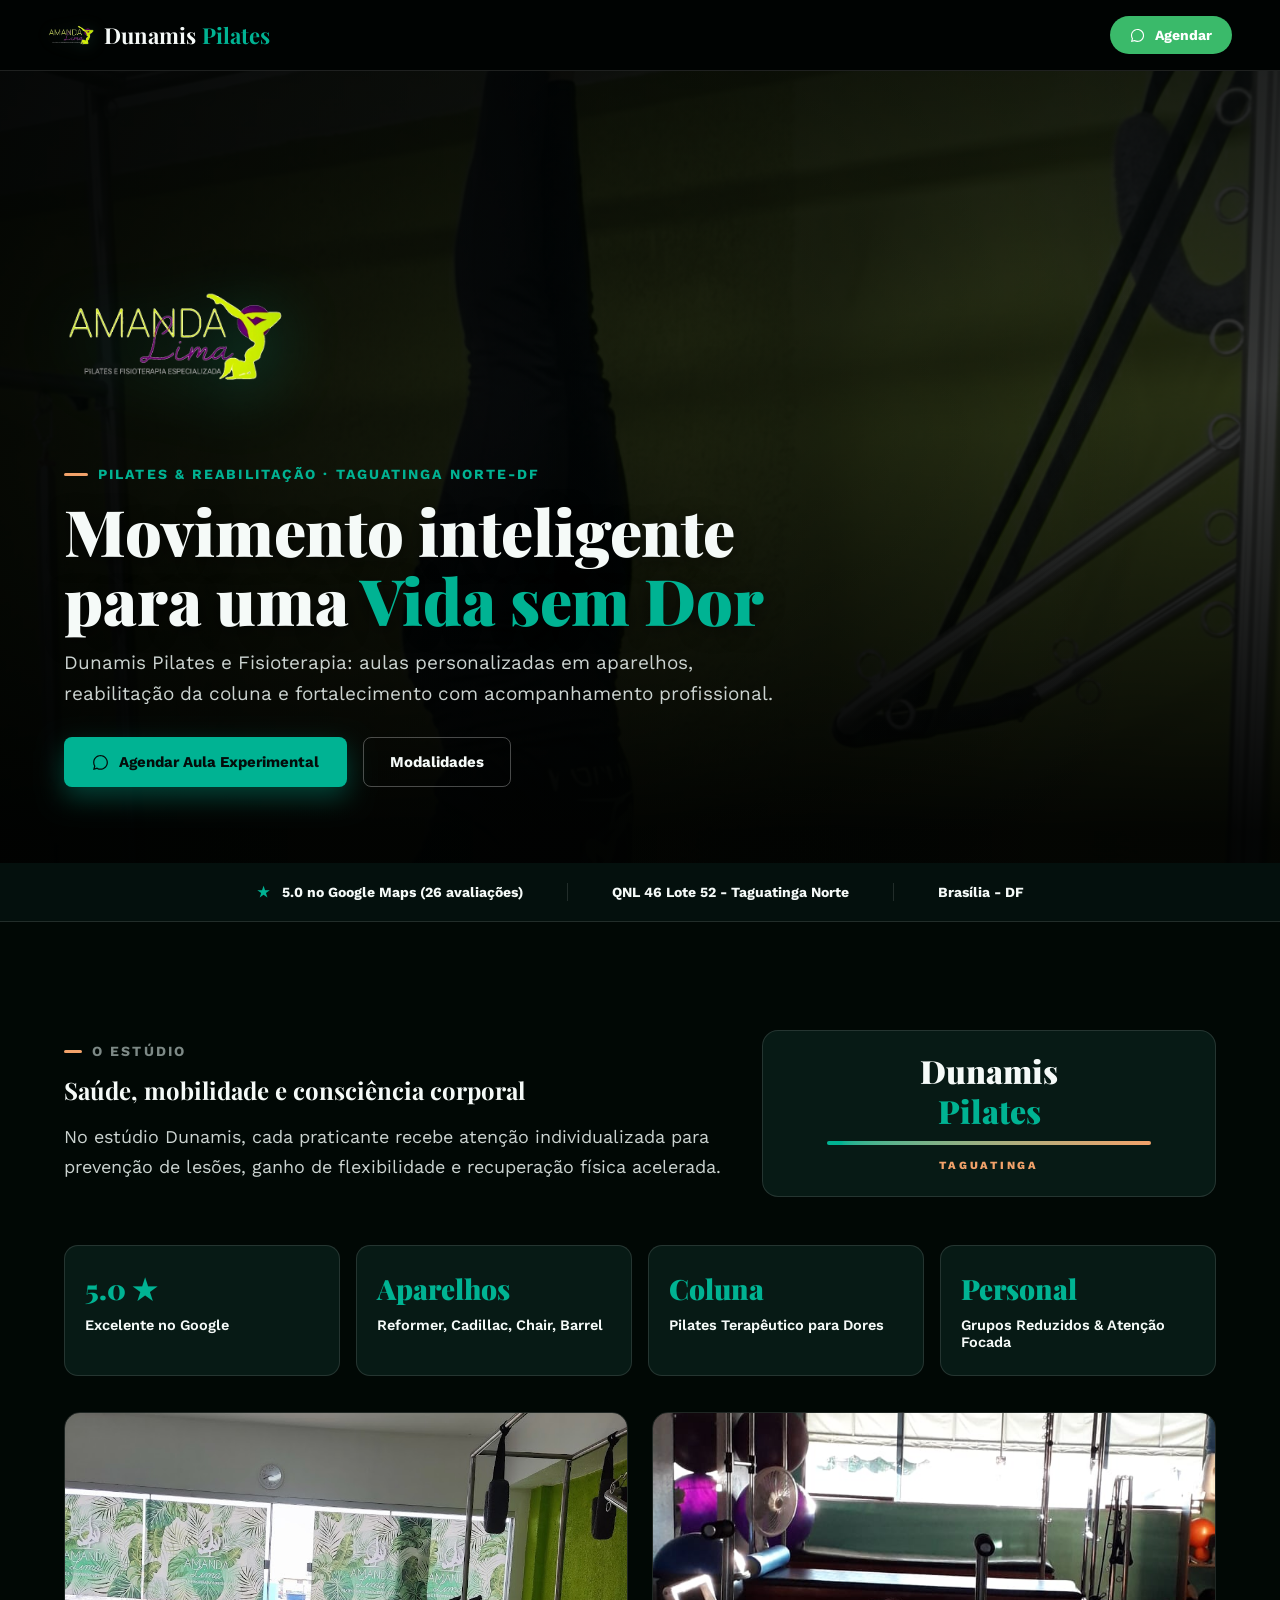
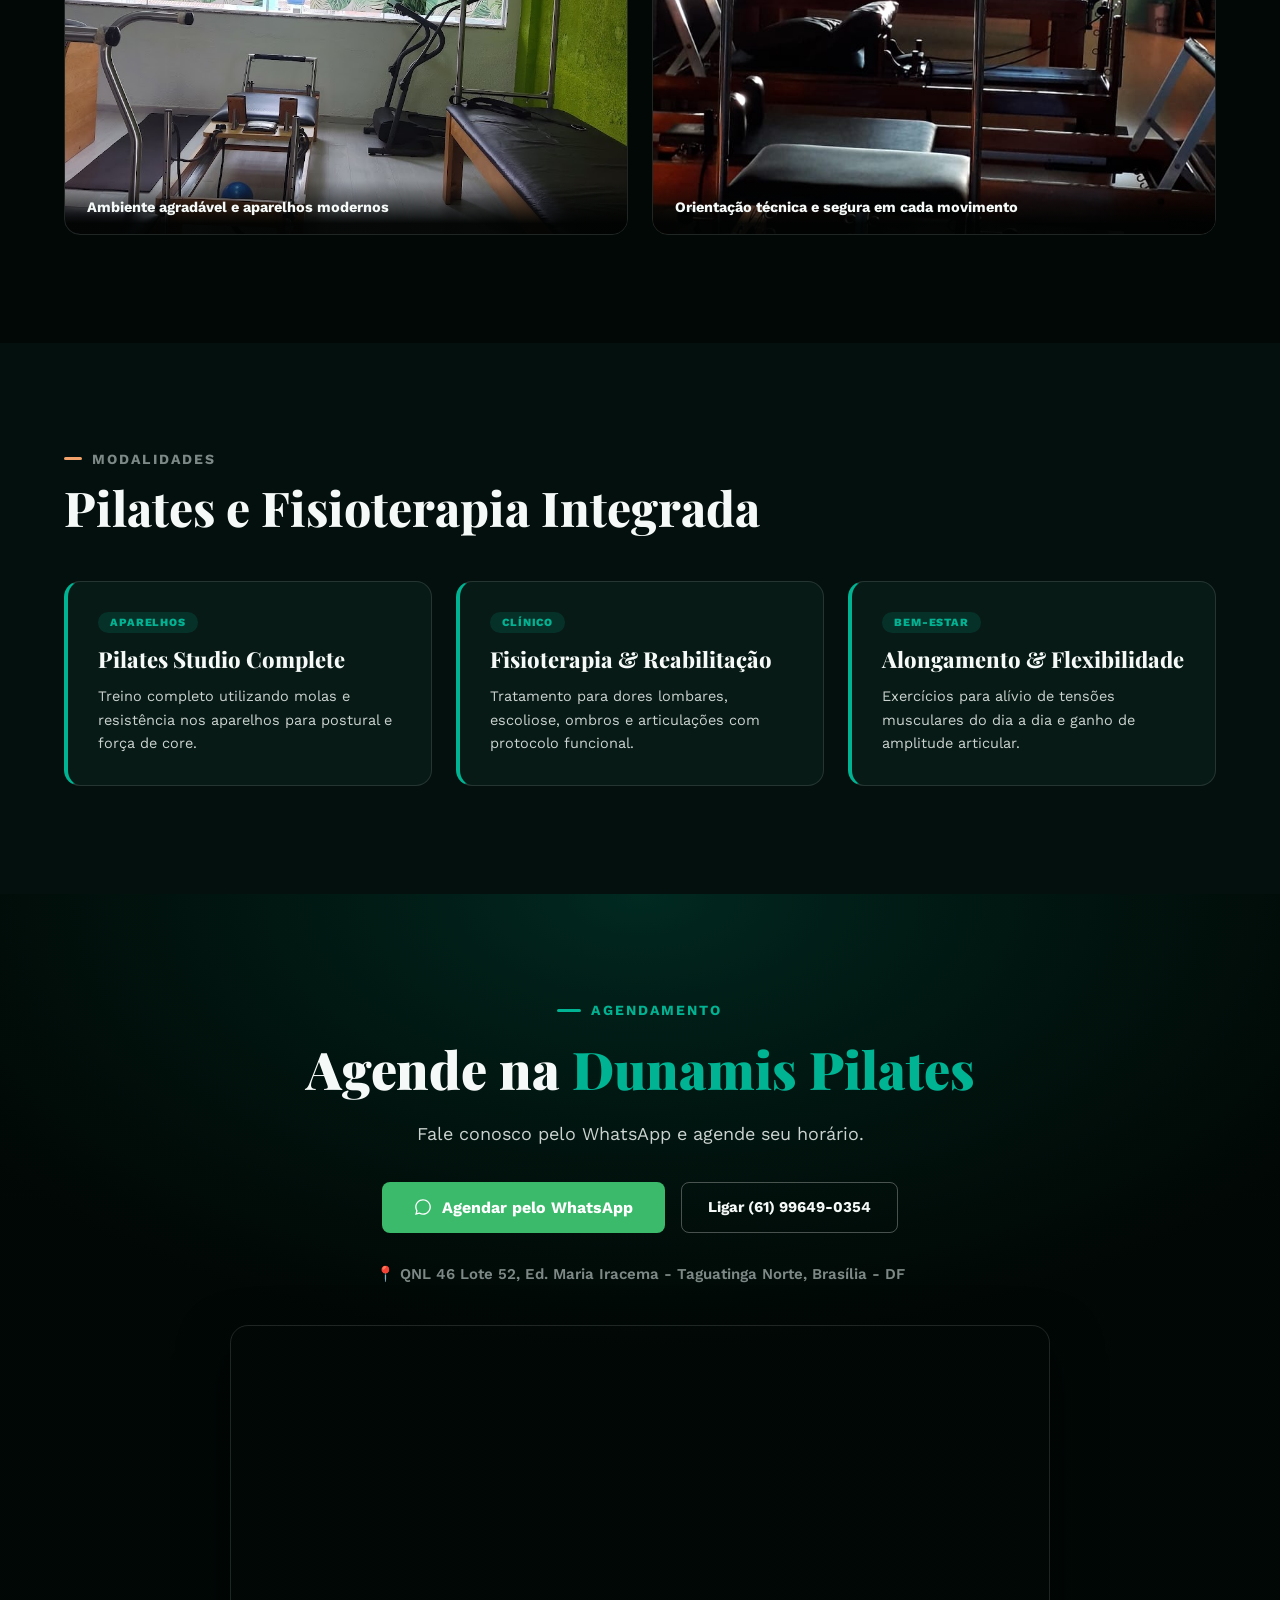
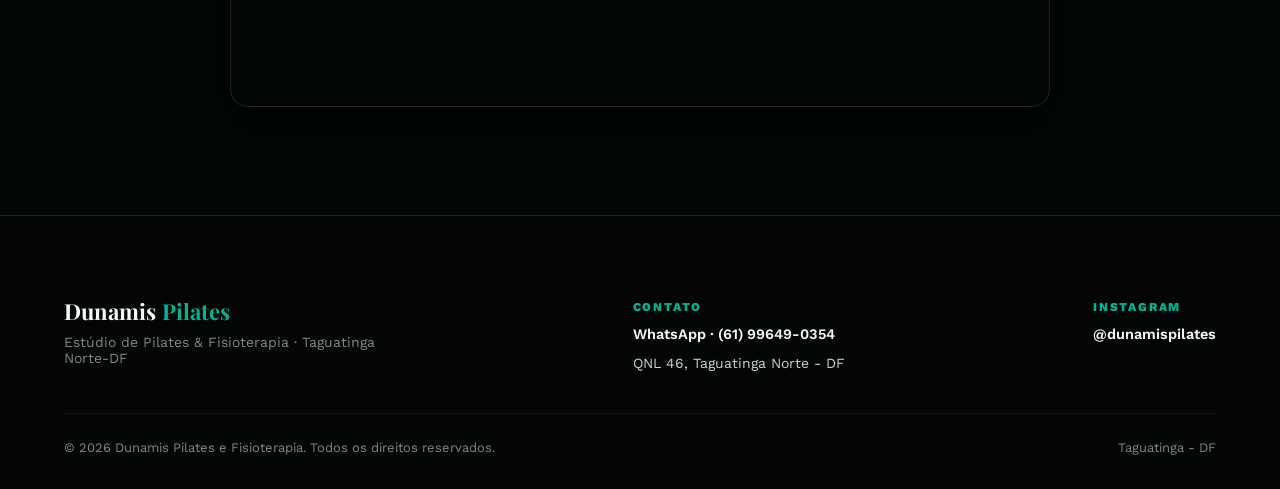
==== index.html @ 95e73da5 "Bespoke DEO benchmark build for Dunamis Pilates e Fisioterapia (Atlas VIP - Mobile-first)" ====
<!DOCTYPE html>
<html lang="pt-BR">
<head>
<meta charset="utf-8">
<meta name="viewport" content="width=device-width, initial-scale=1">
<title>Dunamis Pilates e Fisioterapia — Taguatinga Norte-DF</title>
<meta name="description" content="Dunamis Pilates e Fisioterapia no QNL 46 em Taguatinga Norte: Pilates em aparelhos, reabilitação física, coluna e postura. Nota 5.0 com 26 avaliações.">
<link rel="preconnect" href="https://fonts.googleapis.com">
<link rel="preconnect" href="https://fonts.gstatic.com" crossorigin>
<link href="https://fonts.googleapis.com/css2?family=Playfair+Display:wght@700;800;900&family=Work+Sans:wght@400;500;600;700&display=swap" rel="stylesheet">
<link rel="stylesheet" href="style.css">
</head>
<body>

<header class="site-header">
  <div class="logo-brand-wrap">
    <img src="assets/img/logo.png" alt="Dunamis Pilates Logo" class="logo-brand-img">
    <div class="logo-mark"><span class="logo-w">Dunamis</span><span class="logo-a">Pilates</span></div>
  </div>
  <a href="https://wa.me/5561996490354?text=Ol%C3%A1!%20Gostaria%20de%20agendar%20uma%20aula%20na%20Dunamis%20Pilates." class="btn btn-whatsapp" target="_blank" rel="noopener noreferrer">
    <svg width="15" height="15" viewBox="0 0 448 512" fill="none"><path d="M380.9 97.1C339 55.1 283.2 32 223.9 32c-122.4 0-222 99.6-222 222 0 39.1 10.2 77.3 29.6 111L0 480l117.7-30.9c32.4 17.7 68.9 27 106.1 27h.1c122.3 0 224.1-99.6 224.1-222 0-59.3-25.2-115-67.1-157zm-157 341.6c-33.2 0-65.7-8.9-94.1-25.7l-6.7-4-69.8 18.3L71 359.5l-4.4-7c-18.5-29.4-28.2-63.3-28.2-98.2 0-101.7 82.8-184.5 184.6-184.5 49.3 0 95.6 19.2 130.4 54.1 34.8 34.9 56.2 81.2 56.1 130.5 0 101.8-84.9 184.6-186.6 184.6z" fill="#fff"/></svg>
    Agendar
  </a>
</header>

<section class="hero">
  <img class="hero-bg" src="assets/img/photo_1.jpg" alt="Dunamis Pilates Taguatinga Norte">
  <div class="hero-scrim"></div>
  <div class="hero-content">
    <img class="hero-logo" src="assets/img/logo.png" alt="Dunamis Pilates Logo">
    <div class="hero-heading">
      <span class="eyebrow"><span class="eyebrow-bar"></span>Pilates & Reabilitação · Taguatinga Norte-DF</span>
      <h1>Movimento inteligente para uma <span class="text-accent">Vida sem Dor</span></h1>
      <p class="lede">Dunamis Pilates e Fisioterapia: aulas personalizadas em aparelhos, reabilitação da coluna e fortalecimento com acompanhamento profissional.</p>
    </div>
    <div class="hero-actions">
      <a href="https://wa.me/5561996490354?text=Ol%C3%A1!%20Quero%20agendar%20aula%20experimental%20na%20Dunamis." class="btn btn-primary" target="_blank" rel="noopener noreferrer">
        <svg width="17" height="17" viewBox="0 0 448 512" fill="none"><path d="M380.9 97.1C339 55.1 283.2 32 223.9 32c-122.4 0-222 99.6-222 222 0 39.1 10.2 77.3 29.6 111L0 480l117.7-30.9c32.4 17.7 68.9 27 106.1 27h.1c122.3 0 224.1-99.6 224.1-222 0-59.3-25.2-115-67.1-157zm-157 341.6c-33.2 0-65.7-8.9-94.1-25.7l-6.7-4-69.8 18.3L71 359.5l-4.4-7c-18.5-29.4-28.2-63.3-28.2-98.2 0-101.7 82.8-184.5 184.6-184.5 49.3 0 95.6 19.2 130.4 54.1 34.8 34.9 56.2 81.2 56.1 130.5 0 101.8-84.9 184.6-186.6 184.6z" fill="#040D0B"/></svg>
        Agendar Aula Experimental
      </a>
      <a href="#modalidades" class="btn btn-ghost">Modalidades</a>
    </div>
  </div>
</section>

<div class="trust-strip">
  <span class="trust-item"><span class="text-accent">★</span>&nbsp;5.0 no Google Maps (26 avaliações)</span>
  <span class="trust-sep"></span>
  <span class="trust-item">QNL 46 Lote 52 - Taguatinga Norte</span>
  <span class="trust-sep"></span>
  <span class="trust-item">Brasília - DF</span>
</div>

<section id="sobre" class="section">
  <div class="about-head">
    <div class="about-copy">
      <span class="eyebrow eyebrow-muted"><span class="eyebrow-bar eyebrow-bar-sm"></span>O Estúdio</span>
      <h2>Saúde, mobilidade e consciência corporal</h2>
      <p class="body-text">No estúdio Dunamis, cada praticante recebe atenção individualizada para prevenção de lesões, ganho de flexibilidade e recuperação física acelerada.</p>
    </div>
    <div class="about-wordmark">
      <span class="ww ww-white">Dunamis</span>
      <span class="ww ww-accent">Pilates</span>
      <div class="ww-underline"><span></span></div>
      <span class="ww-sub">Taguatinga</span>
    </div>
  </div>
  <div class="highlight-grid">
    <div class="highlight-cell"><span class="highlight-n">5.0 ★</span><span class="highlight-text">Excelente no Google</span></div>
    <div class="highlight-cell"><span class="highlight-n">Aparelhos</span><span class="highlight-text">Reformer, Cadillac, Chair, Barrel</span></div>
    <div class="highlight-cell"><span class="highlight-n">Coluna</span><span class="highlight-text">Pilates Terapêutico para Dores</span></div>
    <div class="highlight-cell"><span class="highlight-n">Personal</span><span class="highlight-text">Grupos Reduzidos & Atenção Focada</span></div>
  </div>
  <div class="photo-grid-2">
    <figure class="photo-card">
      <img src="assets/img/photo_2.jpg" alt="Estúdio Dunamis Pilates">
      <figcaption>Ambiente agradável e aparelhos modernos</figcaption>
    </figure>
    <figure class="photo-card">
      <img src="assets/img/photo_3.jpg" alt="Instrução de Pilates">
      <figcaption>Orientação técnica e segura em cada movimento</figcaption>
    </figure>
  </div>
</section>

<section id="modalidades" class="section section-elev">
  <div class="section-head">
    <span class="eyebrow eyebrow-muted"><span class="eyebrow-bar eyebrow-bar-sm"></span>Modalidades</span>
    <h2>Pilates e Fisioterapia Integrada</h2>
  </div>
  <div class="service-cards-grid">
    <article class="service-card">
      <span class="tag-badge tag-accent">Aparelhos</span>
      <h3>Pilates Studio Complete</h3>
      <p>Treino completo utilizando molas e resistência nos aparelhos para postural e força de core.</p>
    </article>
    <article class="service-card">
      <span class="tag-badge tag-accent">Clínico</span>
      <h3>Fisioterapia & Reabilitação</h3>
      <p>Tratamento para dores lombares, escoliose, ombros e articulações com protocolo funcional.</p>
    </article>
    <article class="service-card">
      <span class="tag-badge tag-accent">Bem-Estar</span>
      <h3>Alongamento & Flexibilidade</h3>
      <p>Exercícios para alívio de tensões musculares do dia a dia e ganho de amplitude articular.</p>
    </article>
  </div>
</section>

<section id="contato" class="section section-cta">
  <div class="cta-inner">
    <span class="eyebrow" style="color:var(--mint)"><span class="eyebrow-bar" style="background:var(--mint)"></span>Agendamento</span>
    <h2>Agende na <span class="text-accent">Dunamis Pilates</span></h2>
    <p class="body-text">Fale conosco pelo WhatsApp e agende seu horário.</p>
    <div style="display:flex;flex-wrap:wrap;gap:16px;justify-content:center;margin-top:10px">
      <a href="https://wa.me/5561996490354?text=Ol%C3%A1!%20Quero%20agendar%20aula%20experimental." class="btn btn-whatsapp" target="_blank" rel="noopener noreferrer" style="font-size:16px;padding:16px 32px;border-radius:8px">
        <svg width="18" height="18" viewBox="0 0 448 512" fill="none"><path d="M380.9 97.1C339 55.1 283.2 32 223.9 32c-122.4 0-222 99.6-222 222 0 39.1 10.2 77.3 29.6 111L0 480l117.7-30.9c32.4 17.7 68.9 27 106.1 27h.1c122.3 0 224.1-99.6 224.1-222 0-59.3-25.2-115-67.1-157zm-157 341.6c-33.2 0-65.7-8.9-94.1-25.7l-6.7-4-69.8 18.3L71 359.5l-4.4-7c-18.5-29.4-28.2-63.3-28.2-98.2 0-101.7 82.8-184.5 184.6-184.5 49.3 0 95.6 19.2 130.4 54.1 34.8 34.9 56.2 81.2 56.1 130.5 0 101.8-84.9 184.6-186.6 184.6z" fill="#fff"/></svg>
        Agendar pelo WhatsApp
      </a>
      <a href="tel:5561996490354" class="btn btn-ghost">Ligar (61) 99649-0354</a>
    </div>
    <p class="cta-address">📍 QNL 46 Lote 52, Ed. Maria Iracema - Taguatinga Norte, Brasília - DF</p>
    <div class="map-embed">
      <iframe src="https://www.google.com/maps/embed?pb=!1m18!1m12!1m3!1d30000!2d-48.07!3d-15.82!2m3!1f0!2f0!3f0!3m2!1i1024!2i768!4f13.1!3m3!1m2!1s0x0%3A0x0!2zMTXCsDQ5JzEyLjAiUyA0N8KwMDQnMTIuMCJX!5e0!3m2!1spt-BR!2sbr!4v1700000000000!5m2!1spt-BR!2sbr" title="Localização Dunamis Pilates" loading="lazy"></iframe>
    </div>
  </div>
</section>

<footer class="site-footer">
  <div class="footer-top">
    <div class="footer-brand">
      <div class="logo-mark"><span class="logo-w">Dunamis</span><span class="logo-a">Pilates</span></div>
      <span class="footer-tagline">Estúdio de Pilates & Fisioterapia · Taguatinga Norte-DF</span>
    </div>
    <div class="footer-col">
      <span class="footer-heading">Contato</span>
      <a href="https://wa.me/5561996490354" class="footer-link" target="_blank" rel="noopener noreferrer">WhatsApp · (61) 99649-0354</a>
      <span class="footer-static">QNL 46, Taguatinga Norte - DF</span>
    </div>
    <div class="footer-col">
      <span class="footer-heading">Instagram</span>
      <a href="https://www.instagram.com/dunamispilates" target="_blank" rel="noopener noreferrer" class="footer-link">@dunamispilates</a>
    </div>
  </div>
  <div class="footer-bottom">
    <span>© 2026 Dunamis Pilates e Fisioterapia. Todos os direitos reservados.</span>
    <span>Taguatinga - DF</span>
  </div>
</footer>

<script src="script.js"></script>
</body>
</html>
---- style.css ----
/* ==========================================================================
   DUNAMIS PILATES E FISIOTERAPIA — BESPOKE DESIGN SYSTEM
   DEO JIU-JITSU HQ BENCHMARK · MOBILE-FIRST
   Nordic Mint / Bronze Wellness Palette
   ========================================================================== */

@import url('https://fonts.googleapis.com/css2?family=Playfair+Display:wght@700;800;900&family=Work+Sans:wght@400;500;600;700&display=swap');

:root {
  --bg: oklch(0.12 0.018 175);
  --bg-elev: oklch(0.16 0.022 175);
  --bg-elev2: oklch(0.20 0.028 175);
  --mint: oklch(0.68 0.14 175);
  --mint-hover: oklch(0.74 0.14 175);
  --mint-tint: oklch(0.68 0.14 175 / 15%);
  --bronze: oklch(0.78 0.12 55);
  --white: oklch(0.98 0.005 175);
  --ink: oklch(0.86 0.01 175);
  --muted: oklch(0.62 0.015 175);
  --line: oklch(1 0 0 / 12%);
  --line-soft: oklch(1 0 0 / 6%);
  --wa-green: oklch(0.70 0.16 152);
  --wa-green-hover: oklch(0.76 0.16 152);
}

*{box-sizing:border-box}html{scroll-behavior:smooth}
body{margin:0;background:var(--bg);color:var(--ink);font-family:'Work Sans',sans-serif;-webkit-font-smoothing:antialiased;text-rendering:optimizeLegibility;overflow-x:hidden}
h1,h2,h3,h4{margin:0;font-family:'Playfair Display',serif;color:var(--white);line-height:1.1}
p{margin:0}a{color:inherit;text-decoration:none}a:hover{color:var(--mint)}img{max-width:100%;display:block}
::selection{background:var(--mint);color:#000}
.text-accent{color:var(--mint)}.text-bronze{color:var(--bronze)}

@keyframes underlineDraw{0%{transform:scaleX(0);opacity:.6}50%{transform:scaleX(1);opacity:1}100%{transform:scaleX(0);opacity:.6}}

.btn{display:inline-flex;align-items:center;justify-content:center;gap:10px;font-weight:700;font-size:15px;padding:16px 28px;border-radius:8px;white-space:nowrap;min-height:50px;border:none;cursor:pointer;transition:all .25s ease}
.btn-primary{background:var(--mint);color:#040D0B;box-shadow:0 10px 26px oklch(0.68 0.14 175 / 0.35)}
.btn-primary:hover{background:var(--mint-hover);color:#040D0B;transform:translateY(-2px);box-shadow:0 14px 30px oklch(0.68 0.14 175 / 0.5)}
.btn-whatsapp{background:var(--wa-green);color:#fff;padding:11px 20px;min-height:auto;font-size:14px;border-radius:24px}
.btn-whatsapp:hover{background:var(--wa-green-hover);color:#fff;transform:translateY(-2px)}
.btn-ghost{background:transparent;color:var(--white);border:1.5px solid oklch(1 0 0 / 28%);padding:15px 26px}
.btn-ghost:hover{border-color:var(--mint);background:oklch(1 0 0 / 6%);color:var(--white)}

.site-header{position:sticky;top:0;z-index:50;display:flex;align-items:center;justify-content:space-between;gap:12px;padding:12px clamp(14px,4vw,48px);background:oklch(0.09 0.018 175 / 0.92);backdrop-filter:blur(14px);-webkit-backdrop-filter:blur(14px);border-bottom:1px solid var(--line)}
.logo-brand-wrap{display:flex;align-items:center;gap:10px}
.logo-brand-img{height:clamp(36px,8vw,46px);width:auto;object-fit:contain;filter:drop-shadow(0 2px 8px rgba(60,160,140,0.3))}
.logo-mark{display:flex;align-items:baseline;gap:6px;font-family:'Playfair Display',serif;font-weight:700;font-size:clamp(16px,2.8vw,22px);line-height:1}
.logo-w{color:var(--white)}.logo-a{color:var(--mint)}

.hero{position:relative;min-height:88vh;display:flex;align-items:flex-end;overflow:hidden}
.hero-bg{position:absolute;inset:0;width:100%;height:100%;object-fit:cover;object-position:50% 25%;filter:saturate(.85) contrast(1.05) brightness(.42)}
.hero-scrim{position:absolute;inset:0;background:linear-gradient(90deg,oklch(0.07 0.018 175 / 0.82) 0%,oklch(0.07 0.018 175 / 0.3) 60%,transparent 90%),linear-gradient(180deg,oklch(0.08 0.018 175 / 0.7) 0%,oklch(0.08 0.018 175 / 0.5) 40%,oklch(0.06 0.018 175 / 0.96) 96%)}
.hero-content{position:relative;width:100%;padding:clamp(28px,6vw,64px) clamp(20px,5vw,64px) clamp(44px,7vw,76px);display:flex;flex-direction:column;gap:20px;max-width:920px}
.hero-logo{width:clamp(160px,28vw,220px);height:auto;filter:drop-shadow(0 12px 32px oklch(0.68 0.14 175 / 0.4))}
.hero-heading{display:flex;flex-direction:column;gap:14px}
.eyebrow{display:flex;align-items:center;font-weight:700;font-size:clamp(12px,1.8vw,14px);letter-spacing:.15em;text-transform:uppercase;color:var(--mint);font-family:'Work Sans',sans-serif}
.eyebrow-bar{display:inline-block;width:24px;height:3px;background:var(--bronze);margin-right:10px;border-radius:2px}.eyebrow-bar-sm{width:18px}
.eyebrow-muted{color:var(--muted)}
.hero-content h1{font-size:clamp(34px,6.5vw,64px);font-weight:900;line-height:1.08;text-shadow:0 4px 20px rgba(0,0,0,0.6)}
.lede{max-width:62ch;font-size:clamp(16px,2.2vw,19px);line-height:1.6;color:var(--ink)}
.hero-actions{display:flex;flex-wrap:wrap;gap:16px;margin-top:8px}

.trust-strip{display:flex;flex-wrap:wrap;align-items:center;justify-content:center;gap:clamp(16px,4vw,44px);padding:20px clamp(16px,4vw,48px);background:var(--bg-elev);border-bottom:1px solid var(--line)}
.trust-item{font-size:14px;font-weight:700;color:var(--white);display:flex;align-items:center;gap:8px}
.trust-sep{width:1px;height:18px;background:var(--line)}

.section{padding:clamp(64px,9vw,108px) clamp(20px,5vw,64px);background:var(--bg)}
.section-elev{background:var(--bg-elev)}
.section-head{max-width:740px;display:flex;flex-direction:column;gap:14px;margin-bottom:48px}
.section-head h2{font-size:clamp(30px,4.5vw,48px);font-weight:800}
.body-text{font-size:clamp(15.5px,2vw,18px);line-height:1.7;color:var(--ink)}

.about-head{display:flex;flex-wrap:wrap;align-items:center;justify-content:space-between;gap:38px;margin-bottom:48px}
.about-copy{max-width:660px;flex:2 1 420px;display:flex;flex-direction:column;gap:18px}
.about-wordmark{flex:1 1 240px;min-width:240px;display:flex;flex-direction:column;align-items:center;gap:8px;padding:24px;background:var(--bg-elev2);border-radius:16px;border:1px solid var(--line)}
.ww{font-family:'Playfair Display',serif;font-weight:900;font-size:clamp(22px,3.2vw,32px);line-height:1}
.ww-white{color:var(--white)}.ww-accent{color:var(--mint)}
.ww-underline{width:80%;height:3.5px;background:var(--line-soft);position:relative;overflow:hidden;margin:6px 0;border-radius:2px}
.ww-underline span{position:absolute;inset:0;background:linear-gradient(90deg,var(--mint),var(--bronze));animation:underlineDraw 3.5s ease-in-out infinite}
.ww-sub{font-weight:800;text-transform:uppercase;font-size:11px;letter-spacing:.25em;color:var(--bronze);font-family:'Work Sans',sans-serif}

.highlight-grid{display:grid;grid-template-columns:repeat(auto-fit,minmax(180px,1fr));gap:16px;margin-bottom:36px}
.highlight-cell{background:var(--bg-elev2);border:1px solid var(--line);border-radius:14px;padding:24px 20px;display:flex;flex-direction:column;gap:10px;transition:all .25s ease}
.highlight-cell:hover{transform:translateY(-4px);border-color:var(--mint)}
.highlight-n{font-family:'Playfair Display',serif;font-weight:900;font-size:28px;color:var(--mint)}
.highlight-text{font-size:14.5px;font-weight:600;color:var(--white)}

.photo-grid-2{display:grid;grid-template-columns:repeat(auto-fit,minmax(280px,1fr));gap:24px}
.photo-card{position:relative;border-radius:16px;overflow:hidden;border:1px solid var(--line);aspect-ratio:4/3;margin:0}
.photo-card img{width:100%;height:100%;object-fit:cover;transition:transform .5s ease}
.photo-card:hover img{transform:scale(1.06)}
.photo-card figcaption{position:absolute;inset:auto 0 0 0;padding:18px 22px;background:linear-gradient(0deg,oklch(0.08 0.018 175 / 0.96) 20%,transparent);font-size:14.5px;font-weight:700;color:var(--white)}

.service-cards-grid{display:grid;grid-template-columns:repeat(auto-fit,minmax(290px,1fr));gap:24px}
.service-card{background:var(--bg-elev2);border:1px solid var(--line);border-left:4px solid var(--mint);border-radius:16px;padding:30px;display:flex;flex-direction:column;gap:14px;transition:all .3s ease}
.service-card:hover{transform:translateY(-5px);border-color:var(--mint);border-left-color:var(--bronze);box-shadow:0 16px 36px oklch(0 0 0 / 0.4)}
.service-card h3{font-size:22px;font-weight:800}
.service-card p{font-size:14.5px;color:var(--ink);line-height:1.6}
.tag-badge{display:inline-flex;padding:4px 12px;border-radius:12px;font-size:11px;font-weight:800;text-transform:uppercase;letter-spacing:.08em;width:fit-content;font-family:'Work Sans',sans-serif}
.tag-accent{background:var(--mint-tint);color:var(--mint)}

.section-cta{background:radial-gradient(ellipse 85% 65% at 50% 0%,oklch(0.68 0.14 175 / 0.2),var(--bg) 75%)}
.cta-inner{display:flex;flex-direction:column;align-items:center;text-align:center;gap:22px;max-width:820px;margin:0 auto}
.cta-inner h2{font-size:clamp(30px,5vw,52px);font-weight:900}
.cta-address{font-size:15px;color:var(--muted);font-weight:600;margin-top:10px}
.map-embed{width:100%;border-radius:18px;overflow:hidden;border:1px solid var(--line);box-shadow:0 20px 50px rgba(0,0,0,0.5);margin-top:20px}
.map-embed iframe{width:100%;height:380px;border:0;display:block;filter:grayscale(.2) invert(.92) contrast(.95)}

.site-footer{padding:clamp(56px,8vw,84px) clamp(20px,5vw,64px) 34px;background:#040606;border-top:1px solid var(--line);display:flex;flex-direction:column;gap:42px}
.footer-top{display:flex;flex-wrap:wrap;justify-content:space-between;gap:38px}
.footer-brand{display:flex;flex-direction:column;gap:12px;max-width:320px}
.footer-tagline{font-size:14px;color:var(--muted)}
.footer-col{display:flex;flex-direction:column;gap:12px}
.footer-heading{font-weight:800;font-size:12px;letter-spacing:.15em;text-transform:uppercase;color:var(--mint);font-family:'Work Sans',sans-serif}
.footer-link{font-size:14.5px;color:var(--white);font-weight:600}.footer-link:hover{color:var(--mint)}
.footer-static{font-size:14px;color:var(--ink)}
.footer-bottom{display:flex;flex-wrap:wrap;justify-content:space-between;gap:16px;padding-top:26px;border-top:1px solid var(--line-soft);font-size:13px;color:var(--muted)}

@media(max-width:640px){
  .site-header{padding:10px 14px}
  .logo-mark{display:none}
  .btn-whatsapp{padding:8px 14px;font-size:13px;border-radius:20px}
  .hero-content{padding:24px 16px 40px}
  .hero-actions{flex-direction:column;width:100%;gap:10px}
  .btn-primary,.btn-ghost{width:100%;justify-content:center;box-sizing:border-box}
  .about-wordmark{width:100%}
}
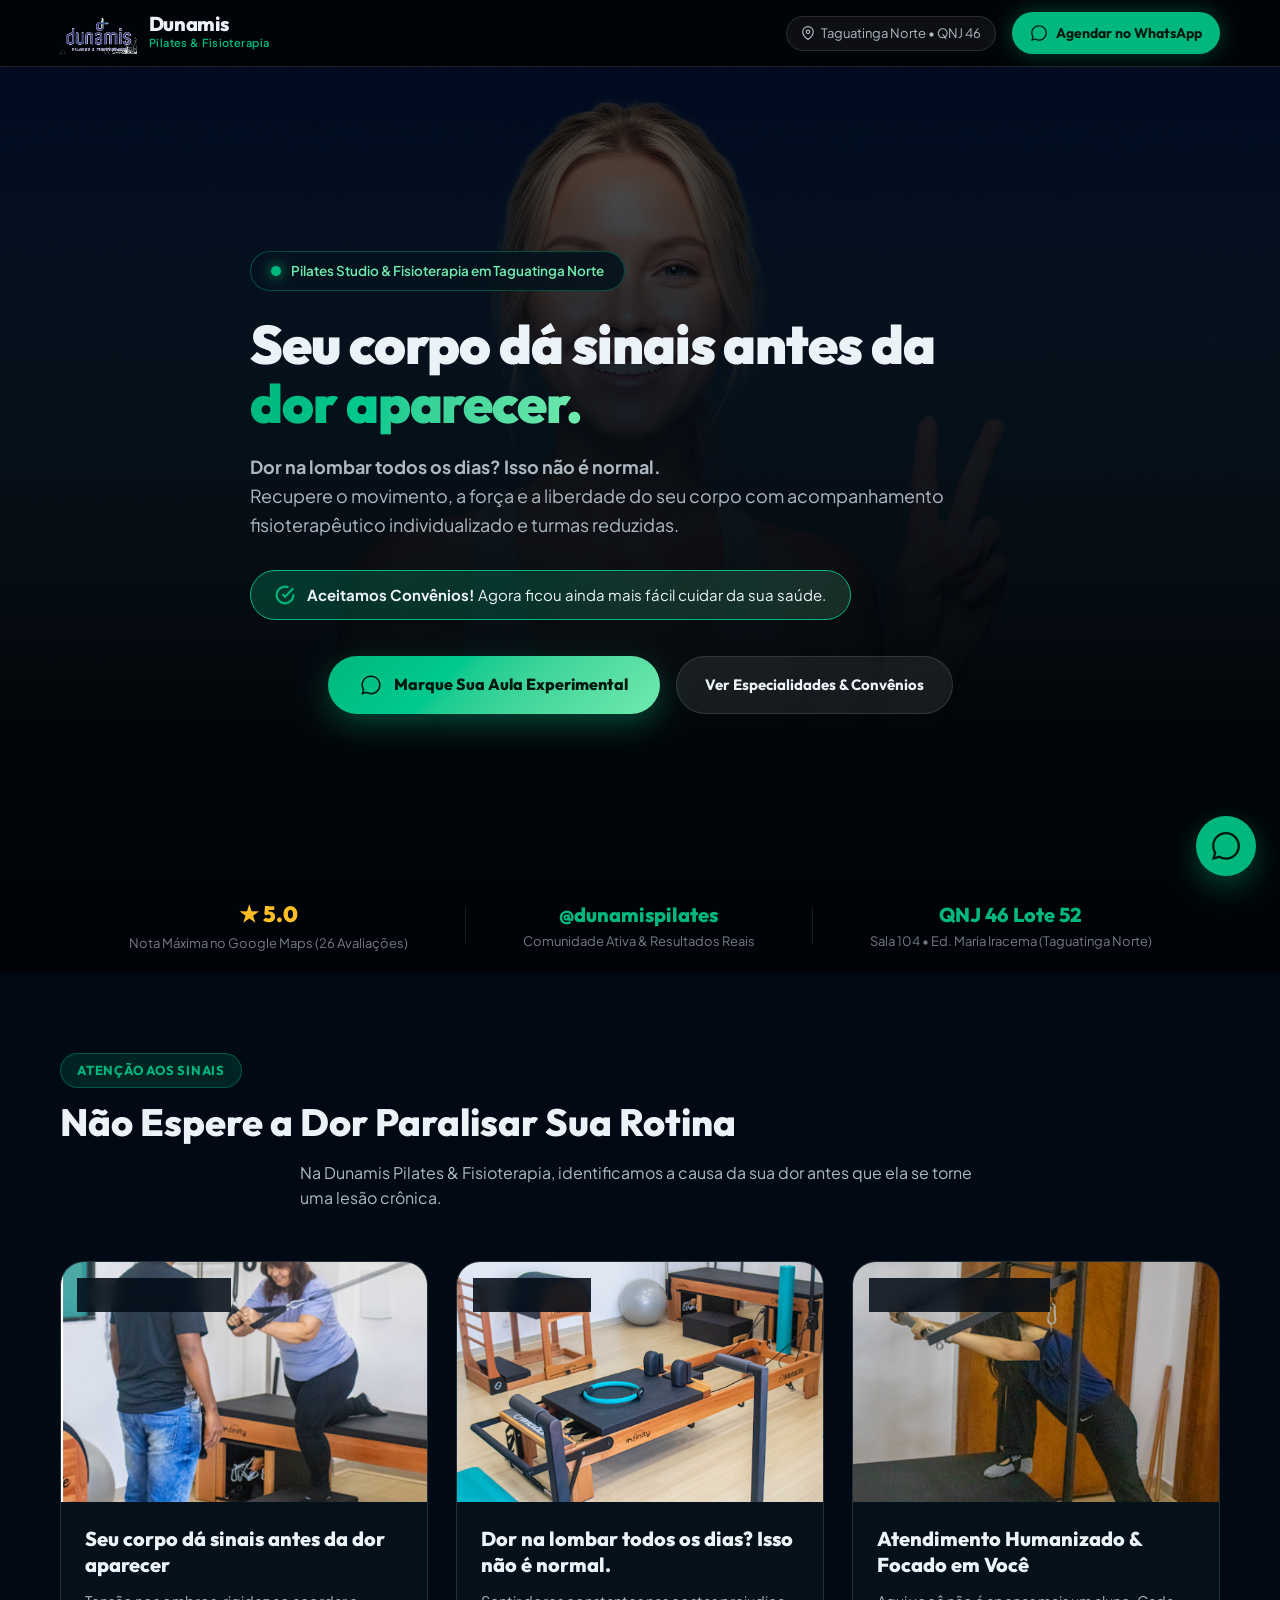
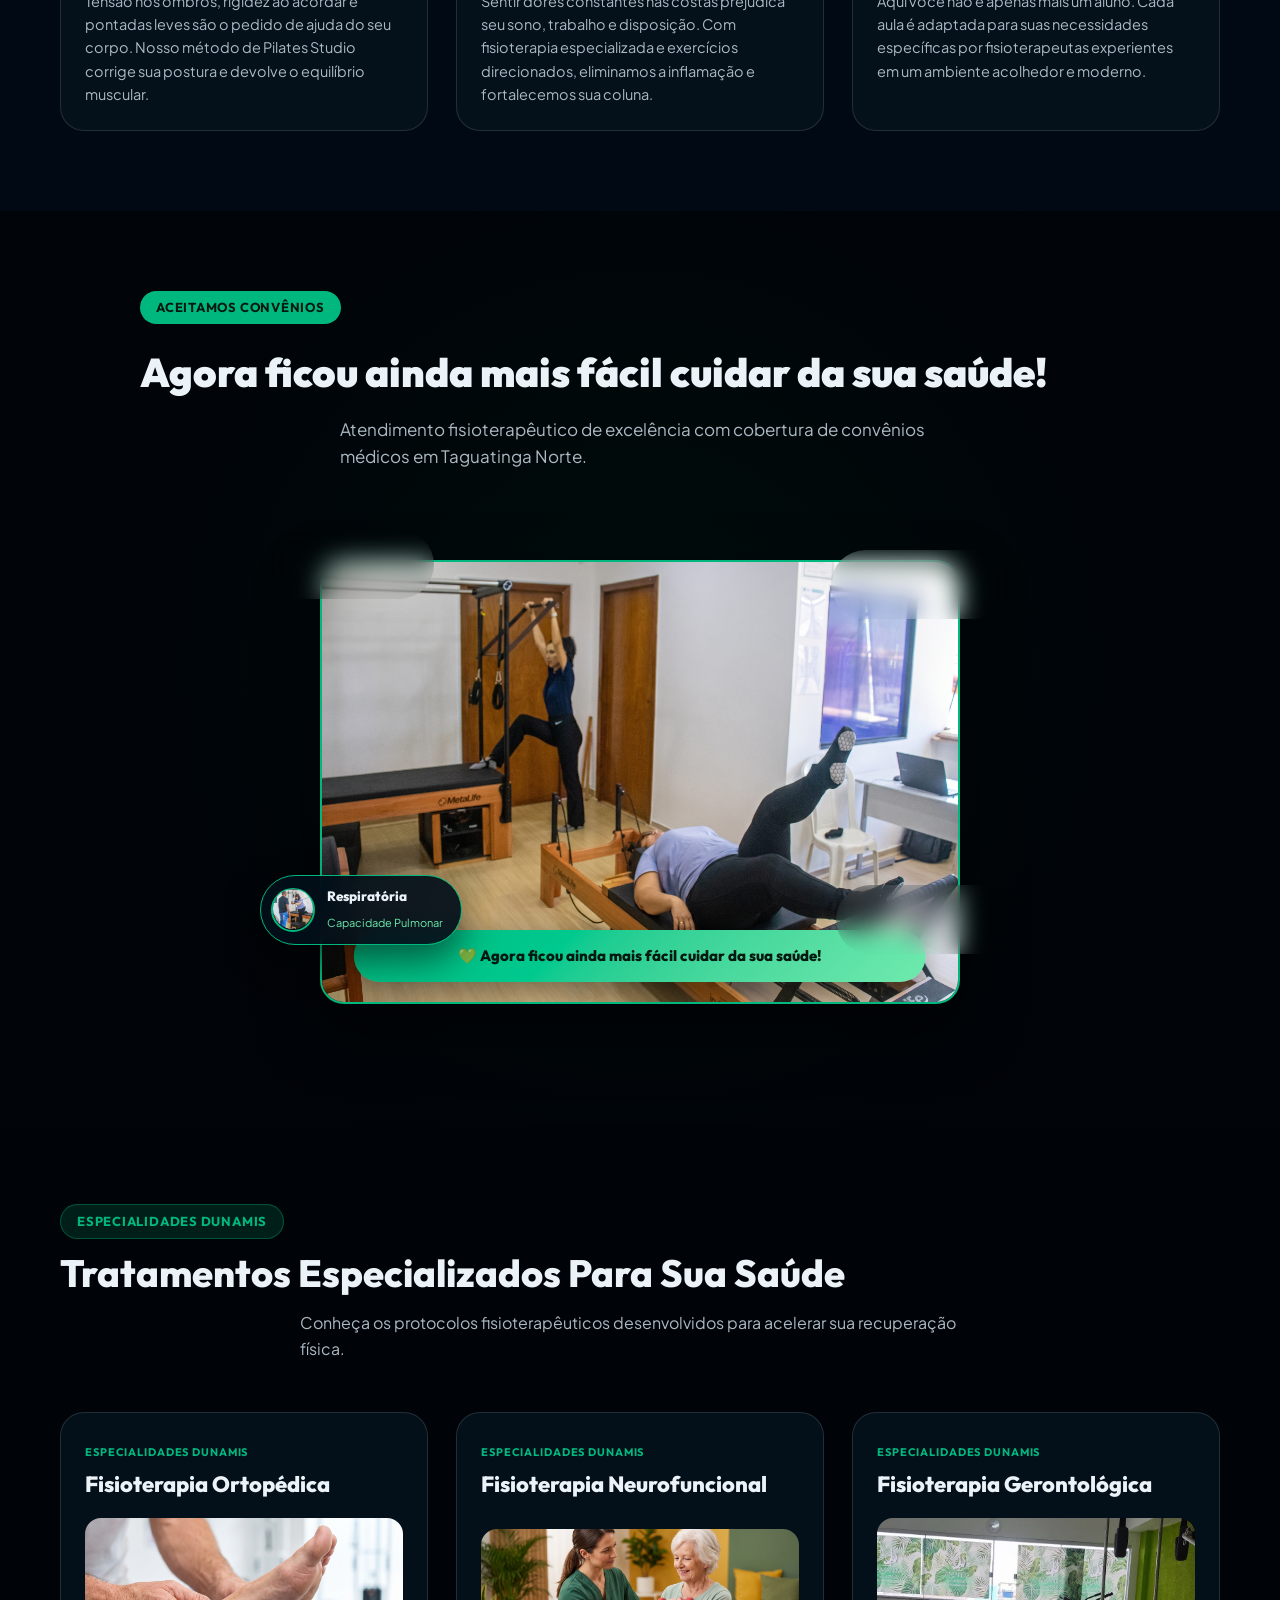
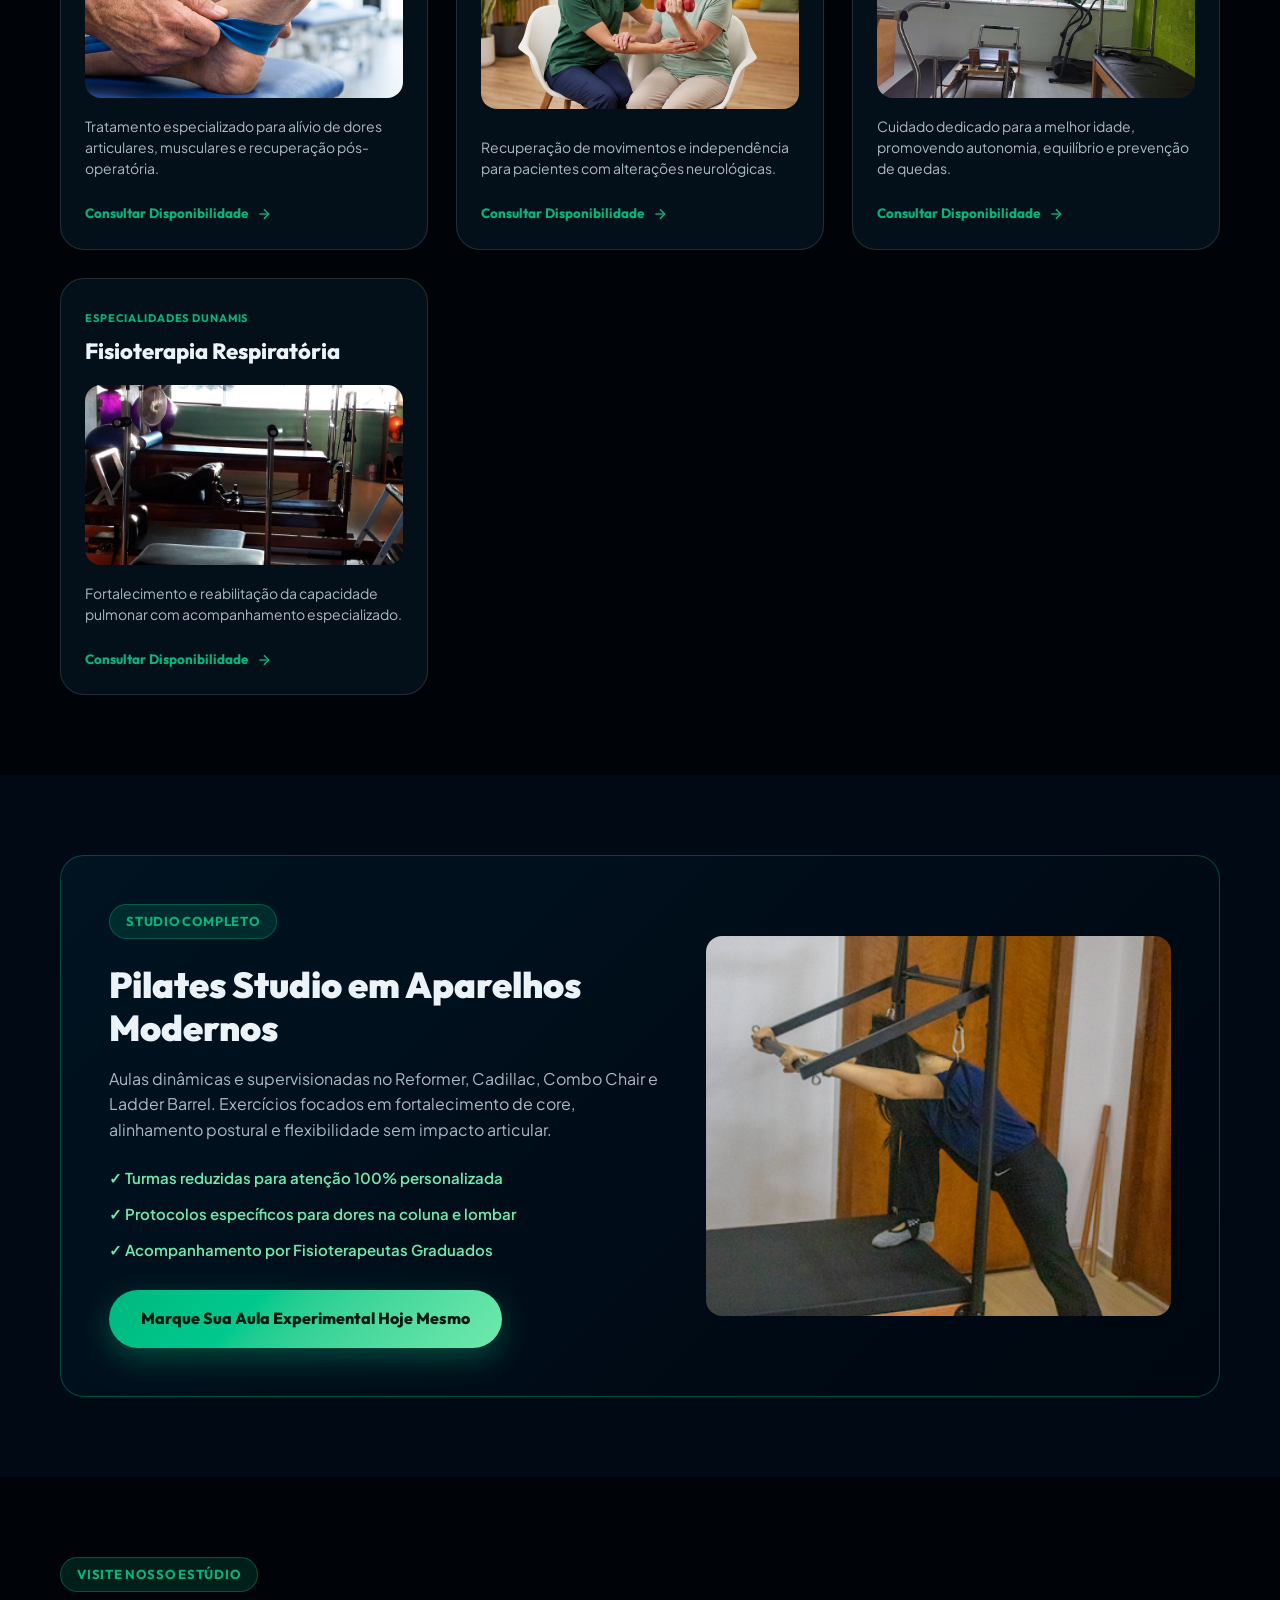
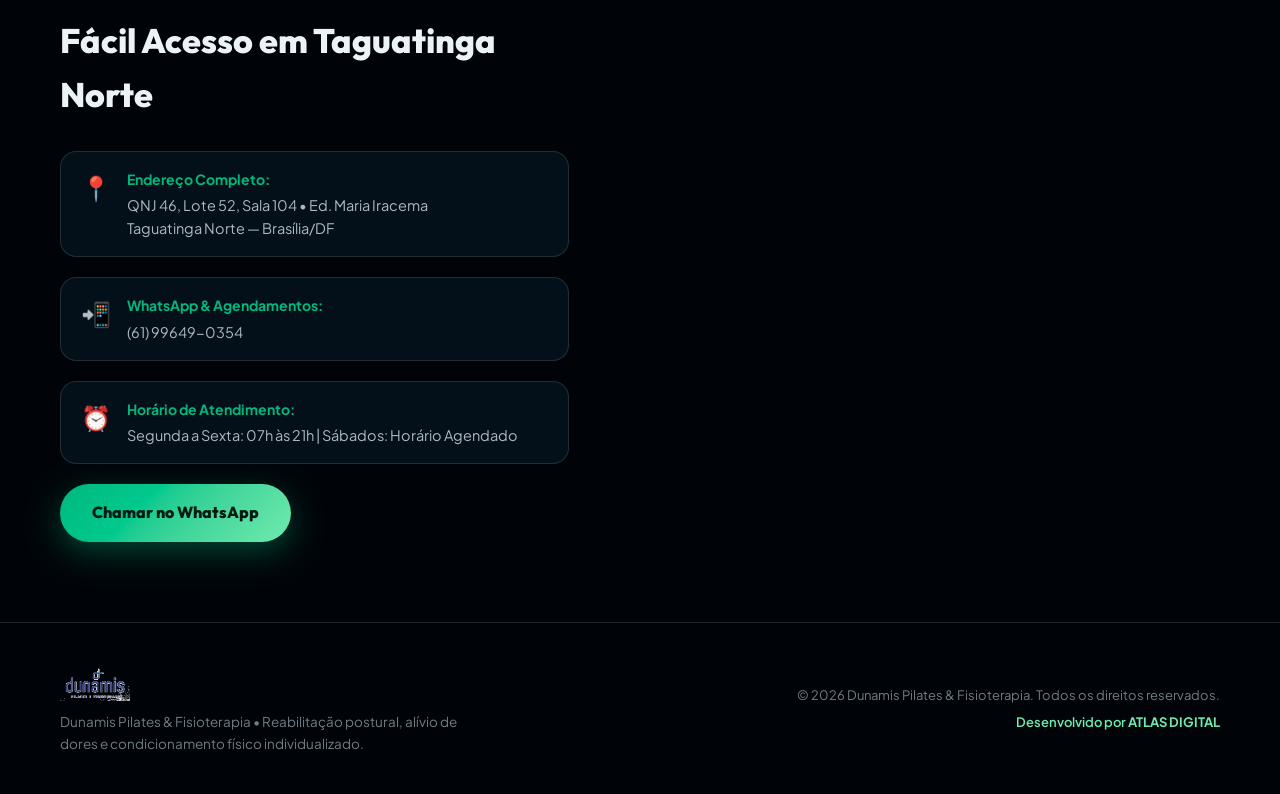
==== commit 43ec5b34: "Full bespoke UI/UX redesign for Dunamis Pilates with authentic brand assets & convenios section" ====
--- a/index.html
+++ b/index.html
@@ -3,150 +3,392 @@
 <head>
 <meta charset="utf-8">
 <meta name="viewport" content="width=device-width, initial-scale=1">
-<title>Dunamis Pilates e Fisioterapia — Taguatinga Norte-DF</title>
-<meta name="description" content="Dunamis Pilates e Fisioterapia no QNL 46 em Taguatinga Norte: Pilates em aparelhos, reabilitação física, coluna e postura. Nota 5.0 com 26 avaliações.">
+<title>Dunamis Pilates & Fisioterapia — Taguatinga Norte-DF</title>
+<meta name="description" content="Dunamis Pilates & Fisioterapia em Taguatinga Norte (QNJ 46 Ed. Maria Iracema): Pilates Studio em aparelhos, fisioterapia ortopédica, neurofuncional e gerontológica. Aceitamos Convênios. Nota 5.0 no Google.">
+
+<!-- Google Fonts -->
 <link rel="preconnect" href="https://fonts.googleapis.com">
 <link rel="preconnect" href="https://fonts.gstatic.com" crossorigin>
-<link href="https://fonts.googleapis.com/css2?family=Playfair+Display:wght@700;800;900&family=Work+Sans:wght@400;500;600;700&display=swap" rel="stylesheet">
+<link href="https://fonts.googleapis.com/css2?family=Outfit:wght@500;600;700;800;900&family=Plus+Jakarta+Sans:ital,wght@0,400;0,500;0,600;0,700;1,400&display=swap" rel="stylesheet">
+
 <link rel="stylesheet" href="style.css">
 </head>
 <body>
 
+<!-- STICKY HEADER -->
 <header class="site-header">
-  <div class="logo-brand-wrap">
-    <img src="assets/img/logo.png" alt="Dunamis Pilates Logo" class="logo-brand-img">
-    <div class="logo-mark"><span class="logo-w">Dunamis</span><span class="logo-a">Pilates</span></div>
-  </div>
-  <a href="https://wa.me/5561996490354?text=Ol%C3%A1!%20Gostaria%20de%20agendar%20uma%20aula%20na%20Dunamis%20Pilates." class="btn btn-whatsapp" target="_blank" rel="noopener noreferrer">
-    <svg width="15" height="15" viewBox="0 0 448 512" fill="none"><path d="M380.9 97.1C339 55.1 283.2 32 223.9 32c-122.4 0-222 99.6-222 222 0 39.1 10.2 77.3 29.6 111L0 480l117.7-30.9c32.4 17.7 68.9 27 106.1 27h.1c122.3 0 224.1-99.6 224.1-222 0-59.3-25.2-115-67.1-157zm-157 341.6c-33.2 0-65.7-8.9-94.1-25.7l-6.7-4-69.8 18.3L71 359.5l-4.4-7c-18.5-29.4-28.2-63.3-28.2-98.2 0-101.7 82.8-184.5 184.6-184.5 49.3 0 95.6 19.2 130.4 54.1 34.8 34.9 56.2 81.2 56.1 130.5 0 101.8-84.9 184.6-186.6 184.6z" fill="#fff"/></svg>
-    Agendar
-  </a>
+  <div class="header-container">
+    <div class="logo-brand-wrap">
+      <img src="assets/img/logo.png" alt="Dunamis Pilates & Fisioterapia Logo" class="logo-brand-img">
+      <div class="logo-text">
+        <span class="logo-main">Dunamis</span>
+        <span class="logo-sub">Pilates & Fisioterapia</span>
+      </div>
+    </div>
+    
+    <div class="header-right">
+      <span class="header-location">
+        <svg width="14" height="14" viewBox="0 0 24 24" fill="none" stroke="currentColor" stroke-width="2"><path d="M21 10c0 7-9 13-9 13s-9-6-9-13a9 9 0 0 1 18 0z"></path><circle cx="12" cy="10" r="3"></circle></svg>
+        Taguatinga Norte • QNJ 46
+      </span>
+      <a href="https://wa.me/5561996490354?text=Ol%C3%A1!%20Vim%20pelo%20site%20da%20Dunamis%20e%20gostaria%20de%20agendar%20uma%20aula%20experimental." class="btn btn-whatsapp-header" target="_blank" rel="noopener noreferrer">
+        <svg width="18" height="18" viewBox="0 0 448 512" fill="currentColor"><path d="M380.9 97.1C339 55.1 283.2 32 223.9 32c-122.4 0-222 99.6-222 222 0 39.1 10.2 77.3 29.6 111L0 480l117.7-30.9c32.4 17.7 68.9 27 106.1 27h.1c122.3 0 224.1-99.6 224.1-222 0-59.3-25.2-115-67.1-157zm-157 341.6c-33.2 0-65.7-8.9-94.1-25.7l-6.7-4-69.8 18.3L71 359.5l-4.4-7c-18.5-29.4-28.2-63.3-28.2-98.2 0-101.7 82.8-184.5 184.6-184.5 49.3 0 95.6 19.2 130.4 54.1 34.8 34.9 56.2 81.2 56.1 130.5 0 101.8-84.9 184.6-186.6 184.6z"/></svg>
+        <span>Agendar no WhatsApp</span>
+      </a>
+    </div>
+  </div>
 </header>
 
-<section class="hero">
-  <img class="hero-bg" src="assets/img/photo_1.jpg" alt="Dunamis Pilates Taguatinga Norte">
-  <div class="hero-scrim"></div>
-  <div class="hero-content">
-    <img class="hero-logo" src="assets/img/logo.png" alt="Dunamis Pilates Logo">
-    <div class="hero-heading">
-      <span class="eyebrow"><span class="eyebrow-bar"></span>Pilates & Reabilitação · Taguatinga Norte-DF</span>
-      <h1>Movimento inteligente para uma <span class="text-accent">Vida sem Dor</span></h1>
-      <p class="lede">Dunamis Pilates e Fisioterapia: aulas personalizadas em aparelhos, reabilitação da coluna e fortalecimento com acompanhamento profissional.</p>
-    </div>
-    <div class="hero-actions">
-      <a href="https://wa.me/5561996490354?text=Ol%C3%A1!%20Quero%20agendar%20aula%20experimental%20na%20Dunamis." class="btn btn-primary" target="_blank" rel="noopener noreferrer">
-        <svg width="17" height="17" viewBox="0 0 448 512" fill="none"><path d="M380.9 97.1C339 55.1 283.2 32 223.9 32c-122.4 0-222 99.6-222 222 0 39.1 10.2 77.3 29.6 111L0 480l117.7-30.9c32.4 17.7 68.9 27 106.1 27h.1c122.3 0 224.1-99.6 224.1-222 0-59.3-25.2-115-67.1-157zm-157 341.6c-33.2 0-65.7-8.9-94.1-25.7l-6.7-4-69.8 18.3L71 359.5l-4.4-7c-18.5-29.4-28.2-63.3-28.2-98.2 0-101.7 82.8-184.5 184.6-184.5 49.3 0 95.6 19.2 130.4 54.1 34.8 34.9 56.2 81.2 56.1 130.5 0 101.8-84.9 184.6-186.6 184.6z" fill="#040D0B"/></svg>
-        Agendar Aula Experimental
+<!-- HERO SECTION -->
+<section class="hero-section">
+  <div class="hero-bg-media">
+    <img src="assets/img/hero_woman.jpg" alt="Dunamis Pilates Taguatinga" class="hero-bg-img">
+    <div class="hero-scrim-overlay"></div>
+  </div>
+  
+  <div class="hero-container">
+    <div class="hero-badge">
+      <span class="badge-pulse"></span>
+      <span>Pilates Studio & Fisioterapia em Taguatinga Norte</span>
+    </div>
+    
+    <h1 class="hero-title">
+      Seu corpo dá sinais antes da <span class="highlight-teal">dor aparecer.</span>
+    </h1>
+    
+    <p class="hero-subtitle">
+      <strong>Dor na lombar todos os dias? Isso não é normal.</strong><br>
+      Recupere o movimento, a força e a liberdade do seu corpo com acompanhamento fisioterapêutico individualizado e turmas reduzidas.
+    </p>
+
+    <!-- CONVENIOS PILL HIGHLIGHT -->
+    <div class="convenios-pill-hero">
+      <div class="pill-icon">
+        <svg width="20" height="20" viewBox="0 0 24 24" fill="none" stroke="currentColor" stroke-width="2.5"><path d="M22 11.08V12a10 10 0 1 1-5.93-9.14"></path><polyline points="22 4 12 14.01 9 11.01"></polyline></svg>
+      </div>
+      <span><strong>Aceitamos Convênios!</strong> Agora ficou ainda mais fácil cuidar da sua saúde.</span>
+    </div>
+    
+    <div class="hero-cta-group">
+      <a href="https://wa.me/5561996490354?text=Ol%C3%A1!%20Quero%20agendar%20minha%20aula%20experimental%20na%20Dunamis." class="btn btn-primary-lg" target="_blank" rel="noopener noreferrer">
+        <svg width="22" height="22" viewBox="0 0 448 512" fill="currentColor"><path d="M380.9 97.1C339 55.1 283.2 32 223.9 32c-122.4 0-222 99.6-222 222 0 39.1 10.2 77.3 29.6 111L0 480l117.7-30.9c32.4 17.7 68.9 27 106.1 27h.1c122.3 0 224.1-99.6 224.1-222 0-59.3-25.2-115-67.1-157zm-157 341.6c-33.2 0-65.7-8.9-94.1-25.7l-6.7-4-69.8 18.3L71 359.5l-4.4-7c-18.5-29.4-28.2-63.3-28.2-98.2 0-101.7 82.8-184.5 184.6-184.5 49.3 0 95.6 19.2 130.4 54.1 34.9 34.9 56.2 81.2 56.1 130.5 0 101.8-84.9 184.6-186.6 184.6z"/></svg>
+        <span>Marque Sua Aula Experimental</span>
       </a>
-      <a href="#modalidades" class="btn btn-ghost">Modalidades</a>
-    </div>
-  </div>
-</section>
-
-<div class="trust-strip">
-  <span class="trust-item"><span class="text-accent">★</span>&nbsp;5.0 no Google Maps (26 avaliações)</span>
-  <span class="trust-sep"></span>
-  <span class="trust-item">QNL 46 Lote 52 - Taguatinga Norte</span>
-  <span class="trust-sep"></span>
-  <span class="trust-item">Brasília - DF</span>
+      <a href="#convenios-secao" class="btn btn-secondary-lg">
+        <span>Ver Especialidades & Convênios</span>
+      </a>
+    </div>
+  </div>
+</section>
+
+<!-- TRUST BAR / INSTAGRAM PROOF STRIP -->
+<div class="trust-bar">
+  <div class="trust-container">
+    <div class="trust-item">
+      <span class="trust-star">★ 5.0</span>
+      <span class="trust-desc">Nota Máxima no Google Maps (26 Avaliações)</span>
+    </div>
+    <div class="trust-divider"></div>
+    <div class="trust-item">
+      <span class="trust-highlight">@dunamispilates</span>
+      <span class="trust-desc">Comunidade Ativa & Resultados Reais</span>
+    </div>
+    <div class="trust-divider"></div>
+    <div class="trust-item">
+      <span class="trust-highlight">QNJ 46 Lote 52</span>
+      <span class="trust-desc">Sala 104 • Ed. Maria Iracema (Taguatinga Norte)</span>
+    </div>
+  </div>
 </div>
 
-<section id="sobre" class="section">
-  <div class="about-head">
-    <div class="about-copy">
-      <span class="eyebrow eyebrow-muted"><span class="eyebrow-bar eyebrow-bar-sm"></span>O Estúdio</span>
-      <h2>Saúde, mobilidade e consciência corporal</h2>
-      <p class="body-text">No estúdio Dunamis, cada praticante recebe atenção individualizada para prevenção de lesões, ganho de flexibilidade e recuperação física acelerada.</p>
-    </div>
-    <div class="about-wordmark">
-      <span class="ww ww-white">Dunamis</span>
-      <span class="ww ww-accent">Pilates</span>
-      <div class="ww-underline"><span></span></div>
-      <span class="ww-sub">Taguatinga</span>
-    </div>
-  </div>
-  <div class="highlight-grid">
-    <div class="highlight-cell"><span class="highlight-n">5.0 ★</span><span class="highlight-text">Excelente no Google</span></div>
-    <div class="highlight-cell"><span class="highlight-n">Aparelhos</span><span class="highlight-text">Reformer, Cadillac, Chair, Barrel</span></div>
-    <div class="highlight-cell"><span class="highlight-n">Coluna</span><span class="highlight-text">Pilates Terapêutico para Dores</span></div>
-    <div class="highlight-cell"><span class="highlight-n">Personal</span><span class="highlight-text">Grupos Reduzidos & Atenção Focada</span></div>
-  </div>
-  <div class="photo-grid-2">
-    <figure class="photo-card">
-      <img src="assets/img/photo_2.jpg" alt="Estúdio Dunamis Pilates">
-      <figcaption>Ambiente agradável e aparelhos modernos</figcaption>
-    </figure>
-    <figure class="photo-card">
-      <img src="assets/img/photo_3.jpg" alt="Instrução de Pilates">
-      <figcaption>Orientação técnica e segura em cada movimento</figcaption>
-    </figure>
-  </div>
-</section>
-
-<section id="modalidades" class="section section-elev">
-  <div class="section-head">
-    <span class="eyebrow eyebrow-muted"><span class="eyebrow-bar eyebrow-bar-sm"></span>Modalidades</span>
-    <h2>Pilates e Fisioterapia Integrada</h2>
-  </div>
-  <div class="service-cards-grid">
-    <article class="service-card">
-      <span class="tag-badge tag-accent">Aparelhos</span>
-      <h3>Pilates Studio Complete</h3>
-      <p>Treino completo utilizando molas e resistência nos aparelhos para postural e força de core.</p>
-    </article>
-    <article class="service-card">
-      <span class="tag-badge tag-accent">Clínico</span>
-      <h3>Fisioterapia & Reabilitação</h3>
-      <p>Tratamento para dores lombares, escoliose, ombros e articulações com protocolo funcional.</p>
-    </article>
-    <article class="service-card">
-      <span class="tag-badge tag-accent">Bem-Estar</span>
-      <h3>Alongamento & Flexibilidade</h3>
-      <p>Exercícios para alívio de tensões musculares do dia a dia e ganho de amplitude articular.</p>
-    </article>
-  </div>
-</section>
-
-<section id="contato" class="section section-cta">
-  <div class="cta-inner">
-    <span class="eyebrow" style="color:var(--mint)"><span class="eyebrow-bar" style="background:var(--mint)"></span>Agendamento</span>
-    <h2>Agende na <span class="text-accent">Dunamis Pilates</span></h2>
-    <p class="body-text">Fale conosco pelo WhatsApp e agende seu horário.</p>
-    <div style="display:flex;flex-wrap:wrap;gap:16px;justify-content:center;margin-top:10px">
-      <a href="https://wa.me/5561996490354?text=Ol%C3%A1!%20Quero%20agendar%20aula%20experimental." class="btn btn-whatsapp" target="_blank" rel="noopener noreferrer" style="font-size:16px;padding:16px 32px;border-radius:8px">
-        <svg width="18" height="18" viewBox="0 0 448 512" fill="none"><path d="M380.9 97.1C339 55.1 283.2 32 223.9 32c-122.4 0-222 99.6-222 222 0 39.1 10.2 77.3 29.6 111L0 480l117.7-30.9c32.4 17.7 68.9 27 106.1 27h.1c122.3 0 224.1-99.6 224.1-222 0-59.3-25.2-115-67.1-157zm-157 341.6c-33.2 0-65.7-8.9-94.1-25.7l-6.7-4-69.8 18.3L71 359.5l-4.4-7c-18.5-29.4-28.2-63.3-28.2-98.2 0-101.7 82.8-184.5 184.6-184.5 49.3 0 95.6 19.2 130.4 54.1 34.8 34.9 56.2 81.2 56.1 130.5 0 101.8-84.9 184.6-186.6 184.6z" fill="#fff"/></svg>
-        Agendar pelo WhatsApp
-      </a>
-      <a href="tel:5561996490354" class="btn btn-ghost">Ligar (61) 99649-0354</a>
-    </div>
-    <p class="cta-address">📍 QNL 46 Lote 52, Ed. Maria Iracema - Taguatinga Norte, Brasília - DF</p>
-    <div class="map-embed">
-      <iframe src="https://www.google.com/maps/embed?pb=!1m18!1m12!1m3!1d30000!2d-48.07!3d-15.82!2m3!1f0!2f0!3f0!3m2!1i1024!2i768!4f13.1!3m3!1m2!1s0x0%3A0x0!2zMTXCsDQ5JzEyLjAiUyA0N8KwMDQnMTIuMCJX!5e0!3m2!1spt-BR!2sbr!4v1700000000000!5m2!1spt-BR!2sbr" title="Localização Dunamis Pilates" loading="lazy"></iframe>
-    </div>
-  </div>
-</section>
-
+<!-- SECTION 1: ALERTAS E SINAIS DO CORPO -->
+<section class="section-padding bg-dark">
+  <div class="container">
+    <div class="section-header text-center">
+      <span class="tag-eyebrow">Atenção aos Sinais</span>
+      <h2 class="section-title">Não Espere a Dor Paralisar Sua Rotina</h2>
+      <p class="section-sub">Na Dunamis Pilates & Fisioterapia, identificamos a causa da sua dor antes que ela se torne uma lesão crônica.</p>
+    </div>
+
+    <div class="sinais-cards-grid">
+      <!-- CARD 1 -->
+      <div class="sinais-card">
+        <div class="card-media">
+          <img src="assets/img/card_sinais.png" alt="Seu corpo dá sinais antes da dor aparecer">
+          <div class="card-overlay-badge">Prevenção Inteligente</div>
+        </div>
+        <div class="card-body">
+          <h3>Seu corpo dá sinais antes da dor aparecer</h3>
+          <p>Tensão nos ombros, rigidez ao acordar e pontadas leves são o pedido de ajuda do seu corpo. Nosso método de Pilates Studio corrige sua postura e devolve o equilíbrio muscular.</p>
+        </div>
+      </div>
+
+      <!-- CARD 2 -->
+      <div class="sinais-card">
+        <div class="card-media">
+          <img src="assets/img/card_lombar.png" alt="Dor na lombar todos os dias? Isso não é normal.">
+          <div class="card-overlay-badge warning">Alerta de Saúde</div>
+        </div>
+        <div class="card-body">
+          <h3>Dor na lombar todos os dias? Isso não é normal.</h3>
+          <p>Sentir dores constantes nas costas prejudica seu sono, trabalho e disposição. Com fisioterapia especializada e exercícios direcionados, eliminamos a inflamação e fortalecemos sua coluna.</p>
+        </div>
+      </div>
+
+      <!-- CARD 3 -->
+      <div class="sinais-card">
+        <div class="card-media">
+          <img src="assets/img/card_equipe.png" alt="Atendimento Profissional Dunamis">
+          <div class="card-overlay-badge teal">Fisioterapeutas Graduados</div>
+        </div>
+        <div class="card-body">
+          <h3>Atendimento Humanizado & Focado em Você</h3>
+          <p>Aqui você não é apenas mais um aluno. Cada aula é adaptada para suas necessidades específicas por fisioterapeutas experientes em um ambiente acolhedor e moderno.</p>
+        </div>
+      </div>
+    </div>
+  </div>
+</section>
+
+<!-- SECTION 2: ACEITAMOS CONVÊNIOS COM BOLINHAS FLUTUANTES (DESIGN BENCHMARK) -->
+<section id="convenios-secao" class="section-padding bg-gradient-convenios">
+  <div class="container">
+    <div class="convenios-stage-wrapper">
+      
+      <div class="convenios-intro text-center">
+        <span class="tag-badge-bright">Aceitamos Convênios</span>
+        <h2 class="title-bright">Agora ficou ainda mais fácil cuidar da sua saúde!</h2>
+        <p class="sub-bright">Atendimento fisioterapêutico de excelência com cobertura de convênios médicos em Taguatinga Norte.</p>
+      </div>
+
+      <!-- CENTRAL HERO WITH FLOATING BUBBLE BADGES (DESIGN MATCH) -->
+      <div class="floating-bubbles-container">
+        
+        <!-- CENTRAL HERO IMAGE -->
+        <div class="central-hero-card">
+          <img src="assets/img/convenios_main.jpeg" alt="Atendimento Dunamis Pilates e Convênios" class="central-hero-img">
+          <div class="central-heart-overlay"></div>
+          
+          <div class="central-banner-pill">
+            <span>💚 Agora ficou ainda mais fácil cuidar da sua saúde!</span>
+          </div>
+        </div>
+
+        <!-- FLOATING BUBBLE BADGES AROUND THE IMAGE -->
+        <div class="floating-badge bubble-1">
+          <div class="bubble-thumb"><img src="assets/img/physio_hands.jpg" alt="Ortopédica"></div>
+          <div class="bubble-text">
+            <strong>Ortopédica</strong>
+            <span>Alívio de Dores</span>
+          </div>
+        </div>
+
+        <div class="floating-badge bubble-2">
+          <div class="bubble-thumb"><img src="assets/img/physio_elderly.jpg" alt="Gerontológica"></div>
+          <div class="bubble-text">
+            <strong>Gerontológica</strong>
+            <span>Melhor Idade</span>
+          </div>
+        </div>
+
+        <div class="floating-badge bubble-3">
+          <div class="bubble-thumb"><img src="assets/img/card_sinais.png" alt="Respiratória"></div>
+          <div class="bubble-text">
+            <strong>Respiratória</strong>
+            <span>Capacidade Pulmonar</span>
+          </div>
+        </div>
+
+        <div class="floating-badge bubble-4">
+          <div class="bubble-thumb"><img src="assets/img/card_lombar.png" alt="Neurofuncional"></div>
+          <div class="bubble-text">
+            <strong>Neurofuncional</strong>
+            <span>Independência</span>
+          </div>
+        </div>
+
+      </div>
+
+    </div>
+  </div>
+</section>
+
+<!-- SECTION 3: ESPECIALIDADES DUNAMIS -->
+<section id="especialidades" class="section-padding bg-darker">
+  <div class="container">
+    <div class="section-header text-center">
+      <span class="tag-eyebrow">Especialidades Dunamis</span>
+      <h2 class="section-title">Tratamentos Especializados Para Sua Saúde</h2>
+      <p class="section-sub">Conheça os protocolos fisioterapêuticos desenvolvidos para acelerar sua recuperação física.</p>
+    </div>
+
+    <div class="especialidades-grid">
+
+      <!-- ESPECIALIDADE 1 -->
+      <div class="especialidade-card">
+        <div class="esp-header">
+          <span class="esp-tag">Especialidades Dunamis</span>
+          <h3>Fisioterapia Ortopédica</h3>
+        </div>
+        <div class="esp-image-wrap">
+          <img src="assets/img/physio_hands.jpg" alt="Fisioterapia Ortopédica Taguatinga">
+        </div>
+        <div class="esp-body">
+          <p class="esp-legenda">Tratamento especializado para alívio de dores articulares, musculares e recuperação pós-operatória.</p>
+          <a href="https://wa.me/5561996490354?text=Ol%C3%A1!%20Gostaria%20de%20saber%20mais%20sobre%20Fisioterapia%20Ortop%C3%A9dica." class="esp-link" target="_blank" rel="noopener noreferrer">
+            <span>Consultar Disponibilidade</span>
+            <svg width="16" height="16" viewBox="0 0 24 24" fill="none" stroke="currentColor" stroke-width="2"><line x1="5" y1="12" x2="19" y2="12"></line><polyline points="12 5 19 12 12 19"></polyline></svg>
+          </a>
+        </div>
+      </div>
+
+      <!-- ESPECIALIDADE 2 -->
+      <div class="especialidade-card">
+        <div class="esp-header">
+          <span class="esp-tag">Especialidades Dunamis</span>
+          <h3>Fisioterapia Neurofuncional</h3>
+        </div>
+        <div class="esp-image-wrap">
+          <img src="assets/img/physio_elderly.jpg" alt="Fisioterapia Neurofuncional Taguatinga">
+        </div>
+        <div class="esp-body">
+          <p class="esp-legenda">Recuperação de movimentos e independência para pacientes com alterações neurológicas.</p>
+          <a href="https://wa.me/5561996490354?text=Ol%C3%A1!%20Gostaria%20de%20saber%20mais%20sobre%20Fisioterapia%20Neurofuncional." class="esp-link" target="_blank" rel="noopener noreferrer">
+            <span>Consultar Disponibilidade</span>
+            <svg width="16" height="16" viewBox="0 0 24 24" fill="none" stroke="currentColor" stroke-width="2"><line x1="5" y1="12" x2="19" y2="12"></line><polyline points="12 5 19 12 12 19"></polyline></svg>
+          </a>
+        </div>
+      </div>
+
+      <!-- ESPECIALIDADE 3 -->
+      <div class="especialidade-card">
+        <div class="esp-header">
+          <span class="esp-tag">Especialidades Dunamis</span>
+          <h3>Fisioterapia Gerontológica</h3>
+        </div>
+        <div class="esp-image-wrap">
+          <img src="assets/img/photo_2.jpg" alt="Fisioterapia Gerontológica Taguatinga">
+        </div>
+        <div class="esp-body">
+          <p class="esp-legenda">Cuidado dedicado para a melhor idade, promovendo autonomia, equilíbrio e prevenção de quedas.</p>
+          <a href="https://wa.me/5561996490354?text=Ol%C3%A1!%20Gostaria%20de%20saber%20mais%20sobre%20Fisioterapia%20Gerontol%C3%B3gica." class="esp-link" target="_blank" rel="noopener noreferrer">
+            <span>Consultar Disponibilidade</span>
+            <svg width="16" height="16" viewBox="0 0 24 24" fill="none" stroke="currentColor" stroke-width="2"><line x1="5" y1="12" x2="19" y2="12"></line><polyline points="12 5 19 12 12 19"></polyline></svg>
+          </a>
+        </div>
+      </div>
+
+      <!-- ESPECIALIDADE 4 -->
+      <div class="especialidade-card">
+        <div class="esp-header">
+          <span class="esp-tag">Especialidades Dunamis</span>
+          <h3>Fisioterapia Respiratória</h3>
+        </div>
+        <div class="esp-image-wrap">
+          <img src="assets/img/photo_3.jpg" alt="Fisioterapia Respiratória Taguatinga">
+        </div>
+        <div class="esp-body">
+          <p class="esp-legenda">Fortalecimento e reabilitação da capacidade pulmonar com acompanhamento especializado.</p>
+          <a href="https://wa.me/5561996490354?text=Ol%C3%A1!%20Gostaria%20de%20saber%20mais%20sobre%20Fisioterapia%20Respirat%C3%B3ria." class="esp-link" target="_blank" rel="noopener noreferrer">
+            <span>Consultar Disponibilidade</span>
+            <svg width="16" height="16" viewBox="0 0 24 24" fill="none" stroke="currentColor" stroke-width="2"><line x1="5" y1="12" x2="19" y2="12"></line><polyline points="12 5 19 12 12 19"></polyline></svg>
+          </a>
+        </div>
+      </div>
+
+    </div>
+  </div>
+</section>
+
+<!-- SECTION 4: PILATES STUDIO & APARELHOS -->
+<section class="section-padding bg-dark">
+  <div class="container">
+    <div class="pilates-studio-banner">
+      <div class="banner-content">
+        <span class="tag-eyebrow">Studio Completo</span>
+        <h2>Pilates Studio em Aparelhos Modernos</h2>
+        <p>Aulas dinâmicas e supervisionadas no Reformer, Cadillac, Combo Chair e Ladder Barrel. Exercícios focados em fortalecimento de core, alinhamento postural e flexibilidade sem impacto articular.</p>
+        
+        <ul class="pilates-benefits-list">
+          <li>✓ Turmas reduzidas para atenção 100% personalizada</li>
+          <li>✓ Protocolos específicos para dores na coluna e lombar</li>
+          <li>✓ Acompanhamento por Fisioterapeutas Graduados</li>
+        </ul>
+
+        <a href="https://wa.me/5561996490354?text=Ol%C3%A1!%20Quero%20agendar%20uma%20aula%20experimental%20no%20Pilates%20Studio." class="btn btn-primary-lg mt-4" target="_blank" rel="noopener noreferrer">
+          <span>Marque Sua Aula Experimental Hoje Mesmo</span>
+        </a>
+      </div>
+
+      <div class="banner-image">
+        <img src="assets/img/card_equipe.png" alt="Equipe Dunamis Pilates Taguatinga">
+      </div>
+    </div>
+  </div>
+</section>
+
+<!-- SECTION 5: LOCALIZAÇÃO E CONTATO COM GOOGLE MAPS DARK -->
+<section class="section-padding bg-darker">
+  <div class="container">
+    <div class="location-wrapper">
+      <div class="location-info">
+        <span class="tag-eyebrow">Visite Nosso Estúdio</span>
+        <h2>Fácil Acesso em Taguatinga Norte</h2>
+        
+        <div class="info-box">
+          <div class="info-icon">📍</div>
+          <div>
+            <strong>Endereço Completo:</strong>
+            <p>QNJ 46, Lote 52, Sala 104 • Ed. Maria Iracema<br>Taguatinga Norte — Brasília/DF</p>
+          </div>
+        </div>
+
+        <div class="info-box">
+          <div class="info-icon">📲</div>
+          <div>
+            <strong>WhatsApp & Agendamentos:</strong>
+            <p>(61) 99649-0354</p>
+          </div>
+        </div>
+
+        <div class="info-box">
+          <div class="info-icon">⏰</div>
+          <div>
+            <strong>Horário de Atendimento:</strong>
+            <p>Segunda a Sexta: 07h às 21h | Sábados: Horário Agendado</p>
+          </div>
+        </div>
+
+        <a href="https://wa.me/5561996490354?text=Ol%C3%A1!%20Quero%20agendar%20um%20hor%C3%A1rio%20na%20Dunamis." class="btn btn-primary-lg w-100 text-center mt-3" target="_blank" rel="noopener noreferrer">
+          <span>Chamar no WhatsApp</span>
+        </a>
+      </div>
+
+      <div class="location-map">
+        <iframe src="https://www.google.com/maps/embed?pb=!1m18!1m12!1m3!1d3838.487823485078!2d-48.08412!3d-15.80492!2m3!1f0!2f0!3f0!3m2!1i1024!2i768!4f13.1!3m3!1m2!1s0x935a331df2501659%3A0xb36712bcbe4efeb2!2sQNJ%2046%20-%20Taguatinga%2C%20Bras%C3%ADlia%20-%20DF!5e0!3m2!1spt-BR!2sbr!4v1700000000000!5m2!1spt-BR!2sbr" width="100%" height="450" style="border:0; border-radius: 20px; filter: grayscale(0.6) invert(0.9) hue-rotate(180deg);" allowfullscreen="" loading="lazy" referrerpolicy="no-referrer-when-downgrade"></iframe>
+      </div>
+    </div>
+  </div>
+</section>
+
+<!-- FOOTER -->
 <footer class="site-footer">
-  <div class="footer-top">
+  <div class="container footer-content">
     <div class="footer-brand">
-      <div class="logo-mark"><span class="logo-w">Dunamis</span><span class="logo-a">Pilates</span></div>
-      <span class="footer-tagline">Estúdio de Pilates & Fisioterapia · Taguatinga Norte-DF</span>
-    </div>
-    <div class="footer-col">
-      <span class="footer-heading">Contato</span>
-      <a href="https://wa.me/5561996490354" class="footer-link" target="_blank" rel="noopener noreferrer">WhatsApp · (61) 99649-0354</a>
-      <span class="footer-static">QNL 46, Taguatinga Norte - DF</span>
-    </div>
-    <div class="footer-col">
-      <span class="footer-heading">Instagram</span>
-      <a href="https://www.instagram.com/dunamispilates" target="_blank" rel="noopener noreferrer" class="footer-link">@dunamispilates</a>
-    </div>
-  </div>
-  <div class="footer-bottom">
-    <span>© 2026 Dunamis Pilates e Fisioterapia. Todos os direitos reservados.</span>
-    <span>Taguatinga - DF</span>
+      <img src="assets/img/logo.png" alt="Dunamis Pilates Logo" class="footer-logo">
+      <p>Dunamis Pilates & Fisioterapia • Reabilitação postural, alívio de dores e condicionamento físico individualizado.</p>
+    </div>
+    <div class="footer-copy">
+      <p>© 2026 Dunamis Pilates & Fisioterapia. Todos os direitos reservados.</p>
+      <p class="atlas-credit">Desenvolvido por <strong>ATLAS DIGITAL</strong></p>
+    </div>
   </div>
 </footer>
+
+<!-- FLOATING WHATSAPP BUTTON -->
+<a href="https://wa.me/5561996490354?text=Ol%C3%A1!%20Vim%20pelo%20site%20da%20Dunamis%20e%20quero%20agendar%20uma%20aula." class="floating-whatsapp-btn" target="_blank" rel="noopener noreferrer" aria-label="Contato via WhatsApp">
+  <svg width="32" height="32" viewBox="0 0 448 512" fill="currentColor"><path d="M380.9 97.1C339 55.1 283.2 32 223.9 32c-122.4 0-222 99.6-222 222 0 39.1 10.2 77.3 29.6 111L0 480l117.7-30.9c32.4 17.7 68.9 27 106.1 27h.1c122.3 0 224.1-99.6 224.1-222 0-59.3-25.2-115-67.1-157zm-157 341.6c-33.2 0-65.7-8.9-94.1-25.7l-6.7-4-69.8 18.3L71 359.5l-4.4-7c-18.5-29.4-28.2-63.3-28.2-98.2 0-101.7 82.8-184.5 184.6-184.5 49.3 0 95.6 19.2 130.4 54.1 34.9 34.9 56.2 81.2 56.1 130.5 0 101.8-84.9 184.6-186.6 184.6z"/></svg>
+</a>
 
 <script src="script.js"></script>
 </body>
--- a/style.css
+++ b/style.css
@@ -1,126 +1,910 @@
-/* ==========================================================================
-   DUNAMIS PILATES E FISIOTERAPIA — BESPOKE DESIGN SYSTEM
-   DEO JIU-JITSU HQ BENCHMARK · MOBILE-FIRST
-   Nordic Mint / Bronze Wellness Palette
-   ========================================================================== */
-
-@import url('https://fonts.googleapis.com/css2?family=Playfair+Display:wght@700;800;900&family=Work+Sans:wght@400;500;600;700&display=swap');
-
+/* RESET & VARIABLES */
 :root {
-  --bg: oklch(0.12 0.018 175);
-  --bg-elev: oklch(0.16 0.022 175);
-  --bg-elev2: oklch(0.20 0.028 175);
-  --mint: oklch(0.68 0.14 175);
-  --mint-hover: oklch(0.74 0.14 175);
-  --mint-tint: oklch(0.68 0.14 175 / 15%);
-  --bronze: oklch(0.78 0.12 55);
-  --white: oklch(0.98 0.005 175);
-  --ink: oklch(0.86 0.01 175);
-  --muted: oklch(0.62 0.015 175);
-  --line: oklch(1 0 0 / 12%);
-  --line-soft: oklch(1 0 0 / 6%);
-  --wa-green: oklch(0.70 0.16 152);
-  --wa-green-hover: oklch(0.76 0.16 152);
-}
-
-*{box-sizing:border-box}html{scroll-behavior:smooth}
-body{margin:0;background:var(--bg);color:var(--ink);font-family:'Work Sans',sans-serif;-webkit-font-smoothing:antialiased;text-rendering:optimizeLegibility;overflow-x:hidden}
-h1,h2,h3,h4{margin:0;font-family:'Playfair Display',serif;color:var(--white);line-height:1.1}
-p{margin:0}a{color:inherit;text-decoration:none}a:hover{color:var(--mint)}img{max-width:100%;display:block}
-::selection{background:var(--mint);color:#000}
-.text-accent{color:var(--mint)}.text-bronze{color:var(--bronze)}
-
-@keyframes underlineDraw{0%{transform:scaleX(0);opacity:.6}50%{transform:scaleX(1);opacity:1}100%{transform:scaleX(0);opacity:.6}}
-
-.btn{display:inline-flex;align-items:center;justify-content:center;gap:10px;font-weight:700;font-size:15px;padding:16px 28px;border-radius:8px;white-space:nowrap;min-height:50px;border:none;cursor:pointer;transition:all .25s ease}
-.btn-primary{background:var(--mint);color:#040D0B;box-shadow:0 10px 26px oklch(0.68 0.14 175 / 0.35)}
-.btn-primary:hover{background:var(--mint-hover);color:#040D0B;transform:translateY(-2px);box-shadow:0 14px 30px oklch(0.68 0.14 175 / 0.5)}
-.btn-whatsapp{background:var(--wa-green);color:#fff;padding:11px 20px;min-height:auto;font-size:14px;border-radius:24px}
-.btn-whatsapp:hover{background:var(--wa-green-hover);color:#fff;transform:translateY(-2px)}
-.btn-ghost{background:transparent;color:var(--white);border:1.5px solid oklch(1 0 0 / 28%);padding:15px 26px}
-.btn-ghost:hover{border-color:var(--mint);background:oklch(1 0 0 / 6%);color:var(--white)}
-
-.site-header{position:sticky;top:0;z-index:50;display:flex;align-items:center;justify-content:space-between;gap:12px;padding:12px clamp(14px,4vw,48px);background:oklch(0.09 0.018 175 / 0.92);backdrop-filter:blur(14px);-webkit-backdrop-filter:blur(14px);border-bottom:1px solid var(--line)}
-.logo-brand-wrap{display:flex;align-items:center;gap:10px}
-.logo-brand-img{height:clamp(36px,8vw,46px);width:auto;object-fit:contain;filter:drop-shadow(0 2px 8px rgba(60,160,140,0.3))}
-.logo-mark{display:flex;align-items:baseline;gap:6px;font-family:'Playfair Display',serif;font-weight:700;font-size:clamp(16px,2.8vw,22px);line-height:1}
-.logo-w{color:var(--white)}.logo-a{color:var(--mint)}
-
-.hero{position:relative;min-height:88vh;display:flex;align-items:flex-end;overflow:hidden}
-.hero-bg{position:absolute;inset:0;width:100%;height:100%;object-fit:cover;object-position:50% 25%;filter:saturate(.85) contrast(1.05) brightness(.42)}
-.hero-scrim{position:absolute;inset:0;background:linear-gradient(90deg,oklch(0.07 0.018 175 / 0.82) 0%,oklch(0.07 0.018 175 / 0.3) 60%,transparent 90%),linear-gradient(180deg,oklch(0.08 0.018 175 / 0.7) 0%,oklch(0.08 0.018 175 / 0.5) 40%,oklch(0.06 0.018 175 / 0.96) 96%)}
-.hero-content{position:relative;width:100%;padding:clamp(28px,6vw,64px) clamp(20px,5vw,64px) clamp(44px,7vw,76px);display:flex;flex-direction:column;gap:20px;max-width:920px}
-.hero-logo{width:clamp(160px,28vw,220px);height:auto;filter:drop-shadow(0 12px 32px oklch(0.68 0.14 175 / 0.4))}
-.hero-heading{display:flex;flex-direction:column;gap:14px}
-.eyebrow{display:flex;align-items:center;font-weight:700;font-size:clamp(12px,1.8vw,14px);letter-spacing:.15em;text-transform:uppercase;color:var(--mint);font-family:'Work Sans',sans-serif}
-.eyebrow-bar{display:inline-block;width:24px;height:3px;background:var(--bronze);margin-right:10px;border-radius:2px}.eyebrow-bar-sm{width:18px}
-.eyebrow-muted{color:var(--muted)}
-.hero-content h1{font-size:clamp(34px,6.5vw,64px);font-weight:900;line-height:1.08;text-shadow:0 4px 20px rgba(0,0,0,0.6)}
-.lede{max-width:62ch;font-size:clamp(16px,2.2vw,19px);line-height:1.6;color:var(--ink)}
-.hero-actions{display:flex;flex-wrap:wrap;gap:16px;margin-top:8px}
-
-.trust-strip{display:flex;flex-wrap:wrap;align-items:center;justify-content:center;gap:clamp(16px,4vw,44px);padding:20px clamp(16px,4vw,48px);background:var(--bg-elev);border-bottom:1px solid var(--line)}
-.trust-item{font-size:14px;font-weight:700;color:var(--white);display:flex;align-items:center;gap:8px}
-.trust-sep{width:1px;height:18px;background:var(--line)}
-
-.section{padding:clamp(64px,9vw,108px) clamp(20px,5vw,64px);background:var(--bg)}
-.section-elev{background:var(--bg-elev)}
-.section-head{max-width:740px;display:flex;flex-direction:column;gap:14px;margin-bottom:48px}
-.section-head h2{font-size:clamp(30px,4.5vw,48px);font-weight:800}
-.body-text{font-size:clamp(15.5px,2vw,18px);line-height:1.7;color:var(--ink)}
-
-.about-head{display:flex;flex-wrap:wrap;align-items:center;justify-content:space-between;gap:38px;margin-bottom:48px}
-.about-copy{max-width:660px;flex:2 1 420px;display:flex;flex-direction:column;gap:18px}
-.about-wordmark{flex:1 1 240px;min-width:240px;display:flex;flex-direction:column;align-items:center;gap:8px;padding:24px;background:var(--bg-elev2);border-radius:16px;border:1px solid var(--line)}
-.ww{font-family:'Playfair Display',serif;font-weight:900;font-size:clamp(22px,3.2vw,32px);line-height:1}
-.ww-white{color:var(--white)}.ww-accent{color:var(--mint)}
-.ww-underline{width:80%;height:3.5px;background:var(--line-soft);position:relative;overflow:hidden;margin:6px 0;border-radius:2px}
-.ww-underline span{position:absolute;inset:0;background:linear-gradient(90deg,var(--mint),var(--bronze));animation:underlineDraw 3.5s ease-in-out infinite}
-.ww-sub{font-weight:800;text-transform:uppercase;font-size:11px;letter-spacing:.25em;color:var(--bronze);font-family:'Work Sans',sans-serif}
-
-.highlight-grid{display:grid;grid-template-columns:repeat(auto-fit,minmax(180px,1fr));gap:16px;margin-bottom:36px}
-.highlight-cell{background:var(--bg-elev2);border:1px solid var(--line);border-radius:14px;padding:24px 20px;display:flex;flex-direction:column;gap:10px;transition:all .25s ease}
-.highlight-cell:hover{transform:translateY(-4px);border-color:var(--mint)}
-.highlight-n{font-family:'Playfair Display',serif;font-weight:900;font-size:28px;color:var(--mint)}
-.highlight-text{font-size:14.5px;font-weight:600;color:var(--white)}
-
-.photo-grid-2{display:grid;grid-template-columns:repeat(auto-fit,minmax(280px,1fr));gap:24px}
-.photo-card{position:relative;border-radius:16px;overflow:hidden;border:1px solid var(--line);aspect-ratio:4/3;margin:0}
-.photo-card img{width:100%;height:100%;object-fit:cover;transition:transform .5s ease}
-.photo-card:hover img{transform:scale(1.06)}
-.photo-card figcaption{position:absolute;inset:auto 0 0 0;padding:18px 22px;background:linear-gradient(0deg,oklch(0.08 0.018 175 / 0.96) 20%,transparent);font-size:14.5px;font-weight:700;color:var(--white)}
-
-.service-cards-grid{display:grid;grid-template-columns:repeat(auto-fit,minmax(290px,1fr));gap:24px}
-.service-card{background:var(--bg-elev2);border:1px solid var(--line);border-left:4px solid var(--mint);border-radius:16px;padding:30px;display:flex;flex-direction:column;gap:14px;transition:all .3s ease}
-.service-card:hover{transform:translateY(-5px);border-color:var(--mint);border-left-color:var(--bronze);box-shadow:0 16px 36px oklch(0 0 0 / 0.4)}
-.service-card h3{font-size:22px;font-weight:800}
-.service-card p{font-size:14.5px;color:var(--ink);line-height:1.6}
-.tag-badge{display:inline-flex;padding:4px 12px;border-radius:12px;font-size:11px;font-weight:800;text-transform:uppercase;letter-spacing:.08em;width:fit-content;font-family:'Work Sans',sans-serif}
-.tag-accent{background:var(--mint-tint);color:var(--mint)}
-
-.section-cta{background:radial-gradient(ellipse 85% 65% at 50% 0%,oklch(0.68 0.14 175 / 0.2),var(--bg) 75%)}
-.cta-inner{display:flex;flex-direction:column;align-items:center;text-align:center;gap:22px;max-width:820px;margin:0 auto}
-.cta-inner h2{font-size:clamp(30px,5vw,52px);font-weight:900}
-.cta-address{font-size:15px;color:var(--muted);font-weight:600;margin-top:10px}
-.map-embed{width:100%;border-radius:18px;overflow:hidden;border:1px solid var(--line);box-shadow:0 20px 50px rgba(0,0,0,0.5);margin-top:20px}
-.map-embed iframe{width:100%;height:380px;border:0;display:block;filter:grayscale(.2) invert(.92) contrast(.95)}
-
-.site-footer{padding:clamp(56px,8vw,84px) clamp(20px,5vw,64px) 34px;background:#040606;border-top:1px solid var(--line);display:flex;flex-direction:column;gap:42px}
-.footer-top{display:flex;flex-wrap:wrap;justify-content:space-between;gap:38px}
-.footer-brand{display:flex;flex-direction:column;gap:12px;max-width:320px}
-.footer-tagline{font-size:14px;color:var(--muted)}
-.footer-col{display:flex;flex-direction:column;gap:12px}
-.footer-heading{font-weight:800;font-size:12px;letter-spacing:.15em;text-transform:uppercase;color:var(--mint);font-family:'Work Sans',sans-serif}
-.footer-link{font-size:14.5px;color:var(--white);font-weight:600}.footer-link:hover{color:var(--mint)}
-.footer-static{font-size:14px;color:var(--ink)}
-.footer-bottom{display:flex;flex-wrap:wrap;justify-content:space-between;gap:16px;padding-top:26px;border-top:1px solid var(--line-soft);font-size:13px;color:var(--muted)}
-
-@media(max-width:640px){
-  .site-header{padding:10px 14px}
-  .logo-mark{display:none}
-  .btn-whatsapp{padding:8px 14px;font-size:13px;border-radius:20px}
-  .hero-content{padding:24px 16px 40px}
-  .hero-actions{flex-direction:column;width:100%;gap:10px}
-  .btn-primary,.btn-ghost{width:100%;justify-content:center;box-sizing:border-box}
-  .about-wordmark{width:100%}
-}
+  --bg-dark: oklch(0.14 0.03 240);
+  --bg-darker: oklch(0.10 0.02 240);
+  --bg-card: oklch(0.18 0.03 240 / 0.85);
+  --bg-card-hover: oklch(0.22 0.04 240 / 0.95);
+  
+  --primary-teal: oklch(0.68 0.17 165);
+  --primary-teal-glow: oklch(0.68 0.17 165 / 0.35);
+  --accent-mint: oklch(0.85 0.14 160);
+  --accent-blue: oklch(0.60 0.18 240);
+  --warning-pink: oklch(0.65 0.22 15);
+
+  --text-main: oklch(0.96 0.01 240);
+  --text-sub: oklch(0.78 0.02 240);
+  --text-muted: oklch(0.58 0.02 240);
+
+  --font-heading: 'Outfit', sans-serif;
+  --font-body: 'Plus Jakarta Sans', sans-serif;
+
+  --border-glass: 1px solid oklch(1 0 0 / 0.12);
+  --border-teal: 1px solid oklch(0.68 0.17 165 / 0.35);
+  --radius-lg: 24px;
+  --radius-md: 16px;
+  --radius-sm: 10px;
+}
+
+*, *::before, *::after {
+  box-sizing: border-box;
+  margin: 0;
+  padding: 0;
+}
+
+html {
+  scroll-behavior: smooth;
+  font-family: var(--font-body);
+  background-color: var(--bg-darker);
+  color: var(--text-main);
+  line-height: 1.6;
+}
+
+body {
+  overflow-x: hidden;
+}
+
+a {
+  color: inherit;
+  text-decoration: none;
+}
+
+img {
+  max-width: 100%;
+  height: auto;
+  display: block;
+}
+
+.container {
+  width: 100%;
+  max-width: 1200px;
+  margin: 0 auto;
+  padding: 0 20px;
+}
+
+.section-padding {
+  padding: 80px 0;
+}
+
+@media (max-width: 768px) {
+  .section-padding {
+    padding: 50px 0;
+  }
+}
+
+/* TYPOGRAPHY UTILS */
+.tag-eyebrow, .tag-badge-bright, .tag-badge {
+  display: inline-flex;
+  align-items: center;
+  gap: 6px;
+  padding: 6px 16px;
+  border-radius: 50px;
+  font-family: var(--font-heading);
+  font-size: 13px;
+  font-weight: 700;
+  letter-spacing: 0.06em;
+  text-transform: uppercase;
+}
+
+.tag-eyebrow {
+  background: oklch(0.68 0.17 165 / 0.15);
+  color: var(--primary-teal);
+  border: var(--border-teal);
+  margin-bottom: 12px;
+}
+
+.tag-badge-bright {
+  background: var(--accent-mint);
+  color: #061e14;
+}
+
+.section-title {
+  font-family: var(--font-heading);
+  font-size: 38px;
+  font-weight: 800;
+  line-height: 1.2;
+  color: var(--text-main);
+  margin-bottom: 14px;
+}
+
+.section-sub {
+  font-size: 16px;
+  color: var(--text-sub);
+  max-width: 680px;
+  margin: 0 auto;
+}
+
+@media (max-width: 768px) {
+  .section-title {
+    font-size: 28px;
+  }
+}
+
+/* STICKY HEADER */
+.site-header {
+  position: sticky;
+  top: 0;
+  z-index: 100;
+  background: oklch(0.10 0.02 240 / 0.88);
+  backdrop-filter: blur(12px);
+  border-bottom: var(--border-glass);
+  padding: 12px 0;
+}
+
+.header-container {
+  display: flex;
+  align-items: center;
+  justify-content: space-between;
+  max-width: 1200px;
+  margin: 0 auto;
+  padding: 0 20px;
+}
+
+.logo-brand-wrap {
+  display: flex;
+  align-items: center;
+  gap: 12px;
+}
+
+.logo-brand-img {
+  height: 42px;
+  width: auto;
+  object-fit: contain;
+}
+
+.logo-text {
+  display: flex;
+  flex-direction: column;
+}
+
+.logo-main {
+  font-family: var(--font-heading);
+  font-size: 20px;
+  font-weight: 800;
+  letter-spacing: -0.02em;
+  color: var(--text-main);
+  line-height: 1;
+}
+
+.logo-sub {
+  font-size: 11px;
+  color: var(--primary-teal);
+  font-weight: 600;
+  letter-spacing: 0.04em;
+}
+
+.header-right {
+  display: flex;
+  align-items: center;
+  gap: 16px;
+}
+
+.header-location {
+  display: flex;
+  align-items: center;
+  gap: 6px;
+  font-size: 13px;
+  color: var(--text-sub);
+  background: oklch(1 0 0 / 0.05);
+  padding: 6px 14px;
+  border-radius: 30px;
+  border: var(--border-glass);
+}
+
+@media (max-width: 768px) {
+  .header-location {
+    display: none;
+  }
+}
+
+.btn-whatsapp-header {
+  display: inline-flex;
+  align-items: center;
+  gap: 8px;
+  background: var(--primary-teal);
+  color: #041a10;
+  font-family: var(--font-heading);
+  font-weight: 700;
+  font-size: 14px;
+  padding: 10px 18px;
+  border-radius: 30px;
+  box-shadow: 0 0 20px var(--primary-teal-glow);
+  transition: all 0.3s ease;
+}
+
+.btn-whatsapp-header:hover {
+  transform: translateY(-2px);
+  background: var(--accent-mint);
+}
+
+/* HERO SECTION */
+.hero-section {
+  position: relative;
+  min-height: 90vh;
+  display: flex;
+  align-items: center;
+  padding: 100px 0 80px;
+  overflow: hidden;
+}
+
+.hero-bg-media {
+  position: absolute;
+  inset: 0;
+  z-index: 1;
+}
+
+.hero-bg-img {
+  width: 100%;
+  height: 100%;
+  object-fit: cover;
+  object-position: center;
+  filter: contrast(1.1) brightness(0.65);
+}
+
+.hero-scrim-overlay {
+  position: absolute;
+  inset: 0;
+  background: linear-gradient(0deg, var(--bg-darker) 15%, oklch(0.14 0.03 240 / 0.85) 60%, oklch(0.14 0.03 240 / 0.4) 100%);
+}
+
+.hero-container {
+  position: relative;
+  z-index: 2;
+  max-width: 820px;
+  margin: 0 auto;
+  padding: 0 20px;
+  text-center: center;
+}
+
+.hero-badge {
+  display: inline-flex;
+  align-items: center;
+  gap: 10px;
+  background: oklch(0.18 0.03 240 / 0.9);
+  border: var(--border-teal);
+  padding: 8px 20px;
+  border-radius: 50px;
+  font-size: 13.5px;
+  font-weight: 600;
+  color: var(--accent-mint);
+  margin-bottom: 24px;
+  backdrop-filter: blur(10px);
+}
+
+.badge-pulse {
+  width: 10px;
+  height: 10px;
+  background: var(--primary-teal);
+  border-radius: 50%;
+  box-shadow: 0 0 12px var(--primary-teal);
+  animation: pulse 1.8s infinite;
+}
+
+@keyframes pulse {
+  0% { transform: scale(0.95); box-shadow: 0 0 0 0 oklch(0.68 0.17 165 / 0.7); }
+  70% { transform: scale(1.1); box-shadow: 0 0 0 10px oklch(0.68 0.17 165 / 0); }
+  100% { transform: scale(0.95); box-shadow: 0 0 0 0 oklch(0.68 0.17 165 / 0); }
+}
+
+.hero-title {
+  font-family: var(--font-heading);
+  font-size: 54px;
+  font-weight: 900;
+  line-height: 1.1;
+  color: var(--text-main);
+  margin-bottom: 20px;
+  letter-spacing: -0.02em;
+}
+
+.highlight-teal {
+  color: var(--primary-teal);
+  background: linear-gradient(90deg, var(--primary-teal), var(--accent-mint));
+  -webkit-background-clip: text;
+  -webkit-text-fill-color: transparent;
+}
+
+.hero-subtitle {
+  font-size: 18px;
+  color: var(--text-sub);
+  margin-bottom: 30px;
+  line-height: 1.6;
+}
+
+.convenios-pill-hero {
+  display: inline-flex;
+  align-items: center;
+  gap: 12px;
+  background: linear-gradient(135deg, oklch(0.68 0.17 165 / 0.25), oklch(0.85 0.14 160 / 0.15));
+  border: 1px solid var(--primary-teal);
+  padding: 12px 24px;
+  border-radius: 50px;
+  color: var(--text-main);
+  font-size: 15px;
+  margin-bottom: 36px;
+  backdrop-filter: blur(8px);
+}
+
+.pill-icon {
+  color: var(--primary-teal);
+  display: flex;
+}
+
+.hero-cta-group {
+  display: flex;
+  align-items: center;
+  justify-content: center;
+  gap: 16px;
+  flex-wrap: wrap;
+}
+
+.btn-primary-lg {
+  display: inline-flex;
+  align-items: center;
+  gap: 12px;
+  background: linear-gradient(135deg, var(--primary-teal), var(--accent-mint));
+  color: #041a10;
+  font-family: var(--font-heading);
+  font-weight: 800;
+  font-size: 16px;
+  padding: 16px 32px;
+  border-radius: 40px;
+  box-shadow: 0 10px 30px var(--primary-teal-glow);
+  transition: all 0.3s ease;
+}
+
+.btn-primary-lg:hover {
+  transform: translateY(-3px);
+  box-shadow: 0 15px 40px var(--primary-teal-glow);
+}
+
+.btn-secondary-lg {
+  display: inline-flex;
+  align-items: center;
+  gap: 10px;
+  background: oklch(1 0 0 / 0.08);
+  border: var(--border-glass);
+  color: var(--text-main);
+  font-family: var(--font-heading);
+  font-weight: 700;
+  font-size: 15px;
+  padding: 16px 28px;
+  border-radius: 40px;
+  transition: all 0.3s ease;
+}
+
+.btn-secondary-lg:hover {
+  background: oklch(1 0 0 / 0.15);
+  transform: translateY(-2px);
+}
+
+@media (max-width: 768px) {
+  .hero-title { font-size: 36px; }
+  .hero-subtitle { font-size: 16px; }
+  .convenios-pill-hero { font-size: 13.5px; padding: 10px 18px; }
+  .btn-primary-lg, .btn-secondary-lg { width: 100%; justify-content: center; }
+}
+
+/* TRUST BAR */
+.trust-bar {
+  background: var(--bg-darker);
+  border-y: var(--border-glass);
+  padding: 20px 0;
+}
+
+.trust-container {
+  display: flex;
+  align-items: center;
+  justify-content: space-around;
+  max-width: 1100px;
+  margin: 0 auto;
+  padding: 0 20px;
+  flex-wrap: wrap;
+  gap: 20px;
+}
+
+.trust-item {
+  display: flex;
+  flex-direction: column;
+  align-items: center;
+  text-align: center;
+}
+
+.trust-star {
+  font-family: var(--font-heading);
+  font-size: 22px;
+  font-weight: 900;
+  color: #fbbf24;
+}
+
+.trust-highlight {
+  font-family: var(--font-heading);
+  font-size: 20px;
+  font-weight: 800;
+  color: var(--primary-teal);
+}
+
+.trust-desc {
+  font-size: 13px;
+  color: var(--text-muted);
+}
+
+.trust-divider {
+  width: 1px;
+  height: 36px;
+  background: oklch(1 0 0 / 0.1);
+}
+
+@media (max-width: 768px) {
+  .trust-divider { display: none; }
+  .trust-container { justify-content: center; }
+}
+
+/* SECTION UTILS */
+.bg-dark { background: var(--bg-dark); }
+.bg-darker { background: var(--bg-darker); }
+
+/* SINAIS CARDS GRID */
+.sinais-cards-grid {
+  display: grid;
+  grid-template-columns: repeat(auto-fit, minmax(320px, 1fr));
+  gap: 28px;
+  margin-top: 50px;
+}
+
+.sinais-card {
+  background: var(--bg-card);
+  border: var(--border-glass);
+  border-radius: var(--radius-lg);
+  overflow: hidden;
+  transition: all 0.35s ease;
+}
+
+.sinais-card:hover {
+  transform: translateY(-6px);
+  border-color: var(--primary-teal);
+  box-shadow: 0 20px 40px oklch(0 0 0 / 0.4);
+}
+
+.card-media {
+  position: relative;
+  height: 240px;
+  overflow: hidden;
+}
+
+.card-media img {
+  width: 100%;
+  height: 100%;
+  object-fit: cover;
+  transition: transform 0.5s ease;
+}
+
+.sinais-card:hover .card-media img {
+  transform: scale(1.06);
+}
+
+.card-overlay-badge {
+  position: absolute;
+  top: 16px;
+  left: 16px;
+  background: oklch(0.14 0.03 240 / 0.85);
+  border: var(--border-teal);
+  color: var(--primary-teal);
+  font-family: var(--font-heading);
+  font-weight: 700;
+  font-size: 12px;
+  padding: 6px 14px;
+  border-radius: 20px;
+  backdrop-filter: blur(8px);
+}
+
+.card-overlay-badge.warning {
+  border-color: var(--warning-pink);
+  color: var(--warning-pink);
+}
+
+.card-overlay-badge.teal {
+  border-color: var(--accent-mint);
+  color: var(--accent-mint);
+}
+
+.card-body {
+  padding: 24px;
+}
+
+.card-body h3 {
+  font-family: var(--font-heading);
+  font-size: 20px;
+  font-weight: 800;
+  margin-bottom: 12px;
+  color: var(--text-main);
+  line-height: 1.3;
+}
+
+.card-body p {
+  font-size: 14.5px;
+  color: var(--text-sub);
+  line-height: 1.6;
+}
+
+/* SECTION 2: ACEITAMOS CONVÊNIOS WITH FLOATING BUBBLES */
+.bg-gradient-convenios {
+  background: radial-gradient(circle at 50% 50%, oklch(0.20 0.05 165 / 0.4), var(--bg-darker) 70%);
+  position: relative;
+}
+
+.convenios-stage-wrapper {
+  max-width: 1000px;
+  margin: 0 auto;
+}
+
+.tag-badge-bright {
+  background: var(--primary-teal);
+  color: #041a10;
+  margin-bottom: 16px;
+}
+
+.title-bright {
+  font-family: var(--font-heading);
+  font-size: 40px;
+  font-weight: 900;
+  color: var(--text-main);
+  margin-bottom: 12px;
+}
+
+.sub-bright {
+  font-size: 17px;
+  color: var(--text-sub);
+  max-width: 600px;
+  margin: 0 auto 50px;
+}
+
+/* FLOATING BUBBLES CONTAINER */
+.floating-bubbles-container {
+  position: relative;
+  max-width: 640px;
+  margin: 0 auto;
+  padding: 40px 0;
+}
+
+.central-hero-card {
+  position: relative;
+  border-radius: var(--radius-lg);
+  overflow: hidden;
+  border: 2px solid var(--primary-teal);
+  box-shadow: 0 25px 60px oklch(0 0 0 / 0.6);
+}
+
+.central-hero-img {
+  width: 100%;
+  height: 440px;
+  object-fit: cover;
+  object-position: center;
+}
+
+.central-banner-pill {
+  position: absolute;
+  bottom: 20px;
+  left: 50%;
+  transform: translateX(-50%);
+  width: 90%;
+  background: linear-gradient(135deg, var(--primary-teal), var(--accent-mint));
+  color: #041a10;
+  font-family: var(--font-heading);
+  font-weight: 800;
+  font-size: 15px;
+  padding: 14px 20px;
+  border-radius: 40px;
+  text-align: center;
+  box-shadow: 0 10px 30px oklch(0 0 0 / 0.4);
+}
+
+/* BUBBLES */
+.floating-badge {
+  position: absolute;
+  z-index: 10;
+  display: flex;
+  align-items: center;
+  gap: 12px;
+  background: oklch(0.16 0.03 240 / 0.92);
+  border: 1px solid var(--primary-teal);
+  padding: 10px 18px 10px 10px;
+  border-radius: 50px;
+  backdrop-filter: blur(12px);
+  box-shadow: 0 15px 35px oklch(0 0 0 / 0.5);
+  animation: floatBubble 4s ease-in-out infinite alternate;
+}
+
+.bubble-thumb {
+  width: 44px;
+  height: 44px;
+  border-radius: 50%;
+  overflow: hidden;
+  border: 2px solid var(--primary-teal);
+}
+
+.bubble-thumb img {
+  width: 100%;
+  height: 100%;
+  object-fit: cover;
+}
+
+.bubble-text strong {
+  display: block;
+  font-family: var(--font-heading);
+  font-size: 13.5px;
+  font-weight: 800;
+  color: var(--text-main);
+}
+
+.bubble-text span {
+  font-size: 11px;
+  color: var(--accent-mint);
+}
+
+/* POSITIONS FOR BUBBLES */
+.bubble-1 { top: 10px; left: -50px; }
+.bubble-2 { top: 30px; right: -50px; animation-delay: 1s; }
+.bubble-3 { bottom: 100px; left: -60px; animation-delay: 2s; }
+.bubble-4 { bottom: 90px; right: -60px; animation-delay: 1.5s; }
+
+@keyframes floatBubble {
+  0% { transform: translateY(0px); }
+  100% { transform: translateY(-10px); }
+}
+
+@media (max-width: 992px) {
+  .floating-badge { position: relative; inset: auto; margin: 10px auto; width: max-content; }
+  .floating-bubbles-container { padding: 0; }
+  .title-bright { font-size: 30px; }
+}
+
+/* SECTION 3: ESPECIALIDADES DUNAMIS */
+.especialidades-grid {
+  display: grid;
+  grid-template-columns: repeat(auto-fit, minmax(280px, 1fr));
+  gap: 28px;
+  margin-top: 50px;
+}
+
+.especialidade-card {
+  background: var(--bg-card);
+  border: var(--border-glass);
+  border-radius: var(--radius-lg);
+  padding: 24px;
+  display: flex;
+  flex-direction: column;
+  justify-content: space-between;
+  transition: all 0.35s ease;
+}
+
+.especialidade-card:hover {
+  background: var(--bg-card-hover);
+  border-color: var(--primary-teal);
+  transform: translateY(-5px);
+}
+
+.esp-tag {
+  display: inline-block;
+  font-family: var(--font-heading);
+  font-size: 11px;
+  font-weight: 700;
+  color: var(--primary-teal);
+  text-transform: uppercase;
+  letter-spacing: 0.08em;
+  margin-bottom: 6px;
+}
+
+.esp-header h3 {
+  font-family: var(--font-heading);
+  font-size: 22px;
+  font-weight: 800;
+  color: var(--text-main);
+  margin-bottom: 16px;
+}
+
+.esp-image-wrap {
+  height: 180px;
+  border-radius: var(--radius-md);
+  overflow: hidden;
+  margin-bottom: 18px;
+}
+
+.esp-image-wrap img {
+  width: 100%;
+  height: 100%;
+  object-fit: cover;
+}
+
+.esp-legenda {
+  font-size: 14px;
+  color: var(--text-sub);
+  margin-bottom: 20px;
+  line-height: 1.5;
+}
+
+.esp-link {
+  display: inline-flex;
+  align-items: center;
+  gap: 8px;
+  font-family: var(--font-heading);
+  font-size: 13.5px;
+  font-weight: 700;
+  color: var(--primary-teal);
+  transition: gap 0.2s ease;
+}
+
+.esp-link:hover {
+  gap: 12px;
+  color: var(--accent-mint);
+}
+
+/* PILATES STUDIO BANNER */
+.pilates-studio-banner {
+  display: grid;
+  grid-template-columns: 1.2fr 1fr;
+  gap: 40px;
+  align-items: center;
+  background: linear-gradient(135deg, oklch(0.18 0.04 240), oklch(0.12 0.03 240));
+  border: var(--border-teal);
+  border-radius: var(--radius-lg);
+  padding: 48px;
+  overflow: hidden;
+}
+
+.banner-content h2 {
+  font-family: var(--font-heading);
+  font-size: 36px;
+  font-weight: 900;
+  margin: 12px 0 16px;
+  line-height: 1.2;
+}
+
+.banner-content p {
+  font-size: 16px;
+  color: var(--text-sub);
+  margin-bottom: 24px;
+}
+
+.pilates-benefits-list {
+  list-style: none;
+  display: flex;
+  flex-direction: column;
+  gap: 12px;
+  margin-bottom: 28px;
+}
+
+.pilates-benefits-list li {
+  font-size: 15px;
+  font-weight: 600;
+  color: var(--accent-mint);
+}
+
+.banner-image {
+  border-radius: var(--radius-md);
+  overflow: hidden;
+}
+
+.banner-image img {
+  width: 100%;
+  height: 380px;
+  object-fit: cover;
+}
+
+@media (max-width: 992px) {
+  .pilates-studio-banner {
+    grid-template-columns: 1fr;
+    padding: 28px;
+  }
+  .banner-image img { height: 260px; }
+  .banner-content h2 { font-size: 26px; }
+}
+
+/* LOCATION SECTION */
+.location-wrapper {
+  display: grid;
+  grid-template-columns: 1fr 1.2fr;
+  gap: 40px;
+  align-items: center;
+}
+
+.location-info h2 {
+  font-family: var(--font-heading);
+  font-size: 34px;
+  font-weight: 800;
+  margin: 10px 0 28px;
+}
+
+.info-box {
+  display: flex;
+  gap: 16px;
+  margin-bottom: 20px;
+  background: var(--bg-card);
+  padding: 16px 20px;
+  border-radius: var(--radius-md);
+  border: var(--border-glass);
+}
+
+.info-icon {
+  font-size: 24px;
+}
+
+.info-box strong {
+  display: block;
+  font-size: 14px;
+  color: var(--primary-teal);
+  margin-bottom: 4px;
+}
+
+.info-box p {
+  font-size: 14.5px;
+  color: var(--text-sub);
+}
+
+@media (max-width: 992px) {
+  .location-wrapper { grid-template-columns: 1fr; }
+}
+
+/* FOOTER */
+.site-footer {
+  background: var(--bg-darker);
+  border-top: var(--border-glass);
+  padding: 40px 0;
+}
+
+.footer-content {
+  display: flex;
+  align-items: center;
+  justify-content: space-between;
+  flex-wrap: wrap;
+  gap: 20px;
+}
+
+.footer-logo {
+  height: 38px;
+  margin-bottom: 10px;
+}
+
+.footer-brand p {
+  font-size: 13.5px;
+  color: var(--text-muted);
+  max-width: 420px;
+}
+
+.footer-copy {
+  text-align: right;
+  font-size: 13px;
+  color: var(--text-muted);
+}
+
+.atlas-credit {
+  margin-top: 6px;
+  color: var(--accent-mint);
+  font-weight: 600;
+}
+
+@media (max-width: 768px) {
+  .footer-content { flex-direction: column; text-align: center; }
+  .footer-copy { text-align: center; }
+}
+
+/* FLOATING WHATSAPP BUTTON */
+.floating-whatsapp-btn {
+  position: fixed;
+  bottom: 24px;
+  right: 24px;
+  z-index: 999;
+  width: 60px;
+  height: 60px;
+  background: var(--primary-teal);
+  color: #041a10;
+  border-radius: 50%;
+  display: flex;
+  align-items: center;
+  justify-content: center;
+  box-shadow: 0 10px 30px var(--primary-teal-glow);
+  transition: all 0.3s ease;
+}
+
+.floating-whatsapp-btn:hover {
+  transform: scale(1.1);
+  background: var(--accent-mint);
+}
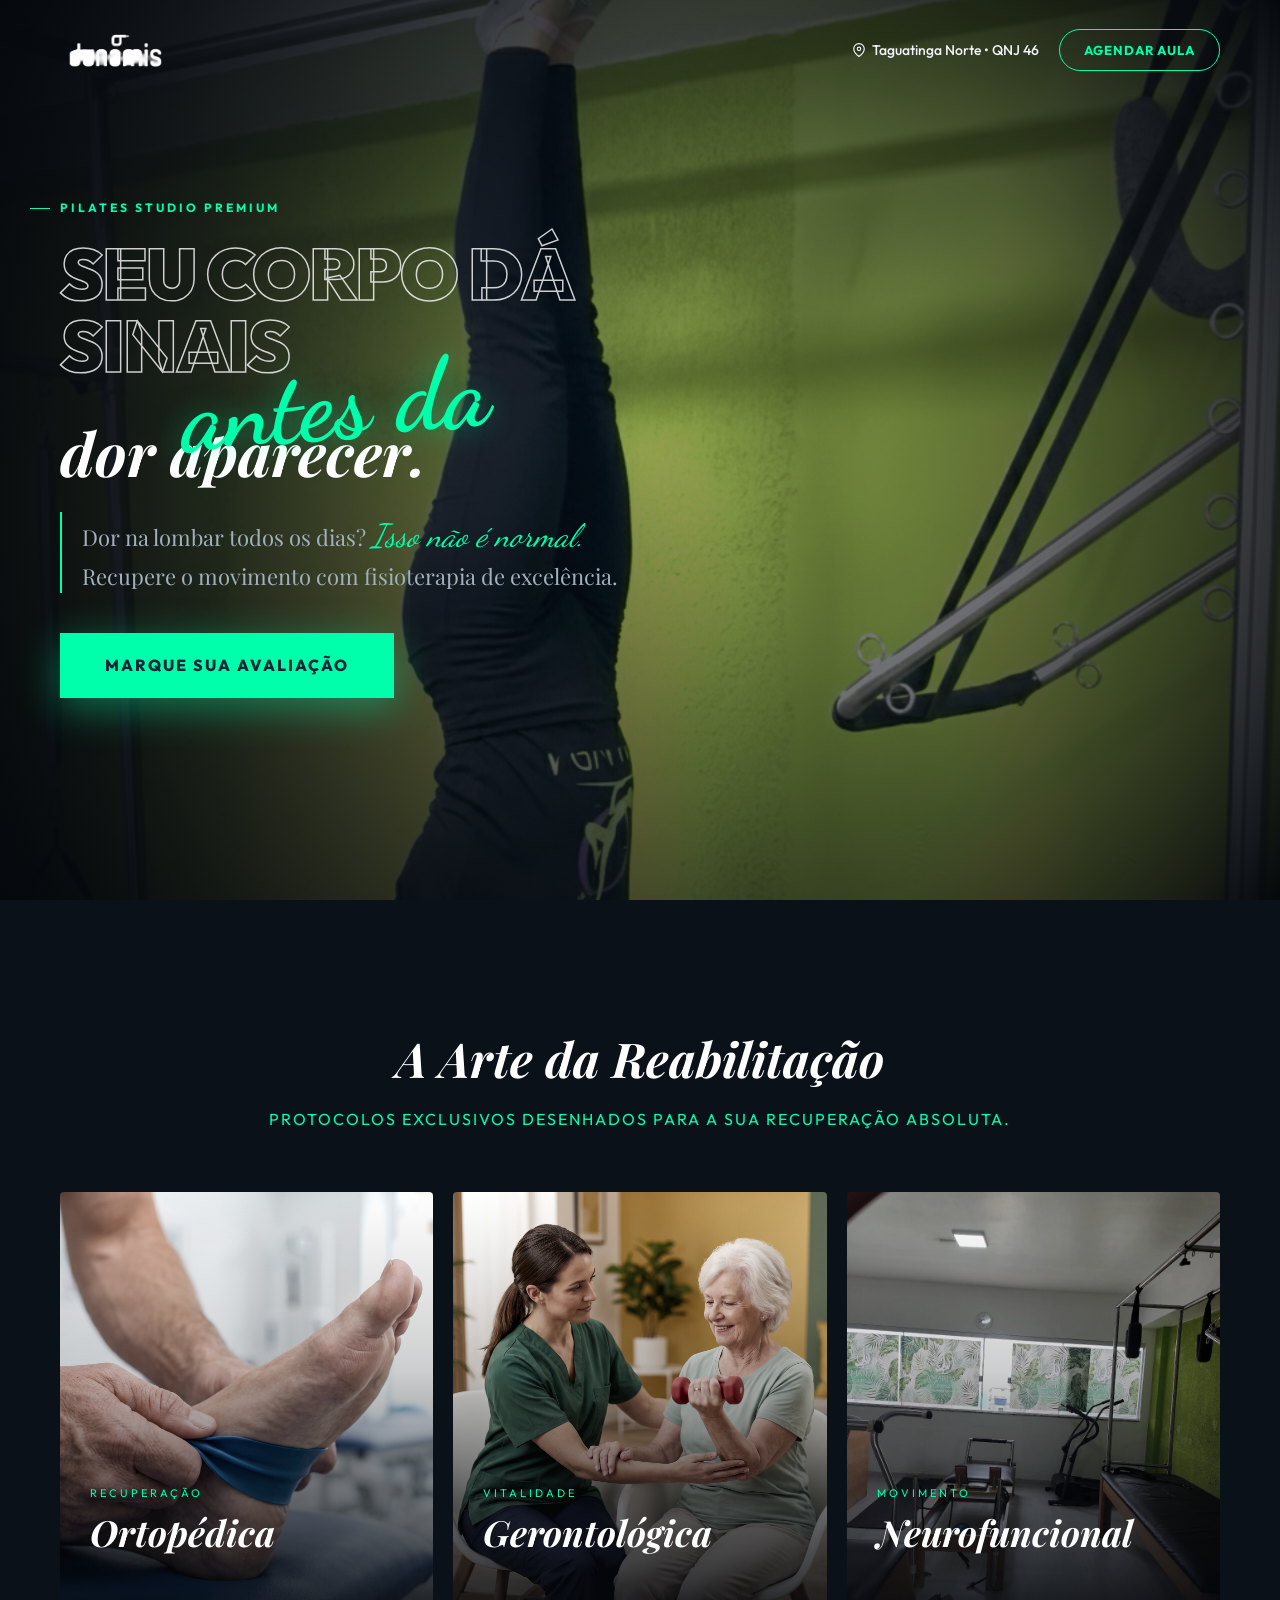
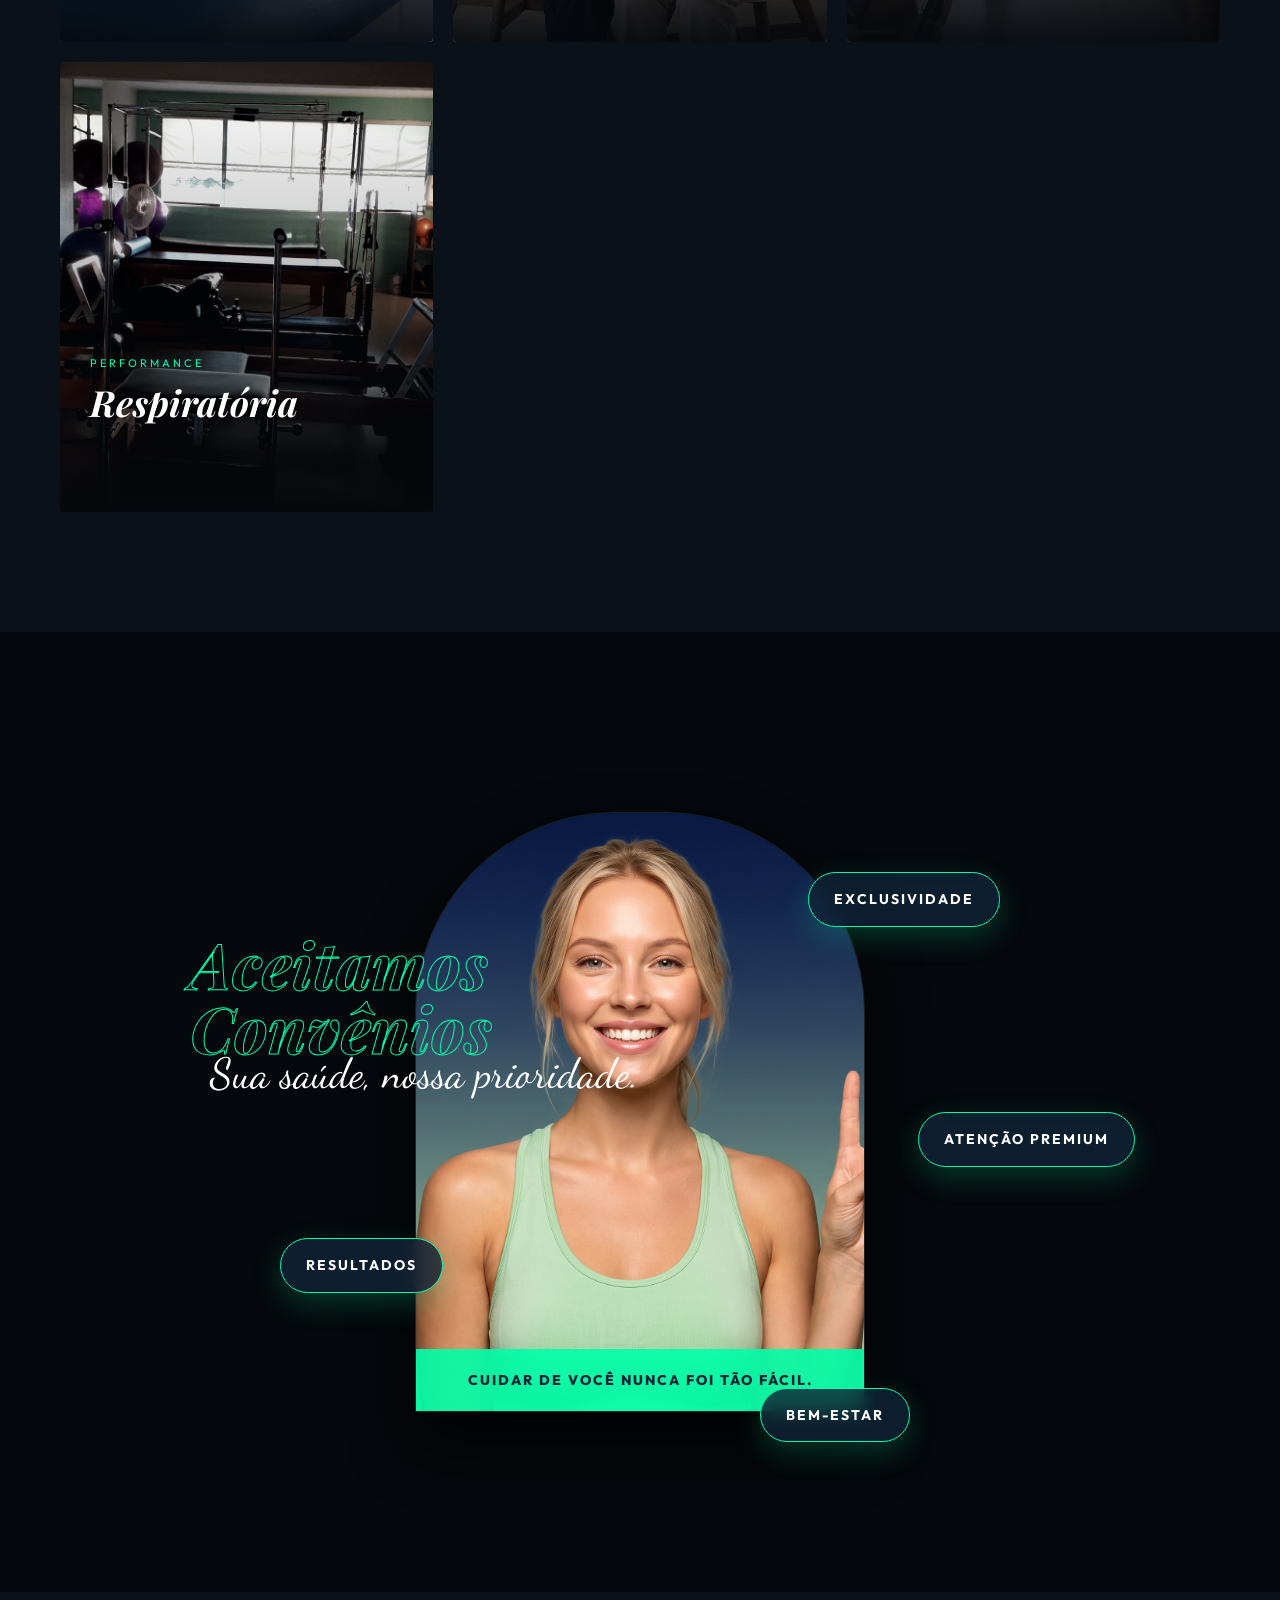
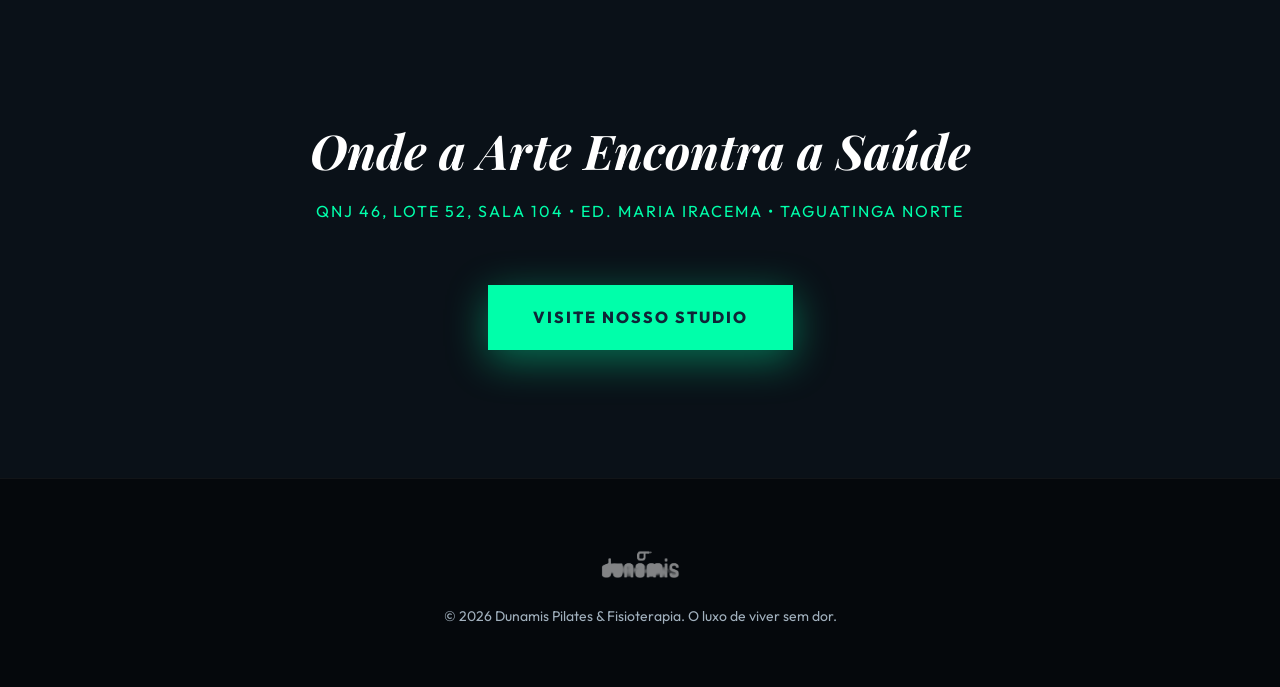
==== commit e660a02a: "Boutique redesign e atualizações" ====
--- a/index.html
+++ b/index.html
@@ -3,13 +3,13 @@
 <head>
 <meta charset="utf-8">
 <meta name="viewport" content="width=device-width, initial-scale=1">
-<title>Dunamis Pilates & Fisioterapia — Taguatinga Norte-DF</title>
-<meta name="description" content="Dunamis Pilates & Fisioterapia em Taguatinga Norte (QNJ 46 Ed. Maria Iracema): Pilates Studio em aparelhos, fisioterapia ortopédica, neurofuncional e gerontológica. Aceitamos Convênios. Nota 5.0 no Google.">
-
-<!-- Google Fonts -->
+<title>Dunamis Pilates & Fisioterapia — Premium Studio</title>
+<meta name="description" content="Dunamis Pilates & Fisioterapia em Taguatinga Norte. Uma experiência boutique em reabilitação e condicionamento físico.">
+
+<!-- Google Fonts: Playfair Display for elegant serif/handwritten feel, Outfit for modern sans-serif -->
 <link rel="preconnect" href="https://fonts.googleapis.com">
 <link rel="preconnect" href="https://fonts.gstatic.com" crossorigin>
-<link href="https://fonts.googleapis.com/css2?family=Outfit:wght@500;600;700;800;900&family=Plus+Jakarta+Sans:ital,wght@0,400;0,500;0,600;0,700;1,400&display=swap" rel="stylesheet">
+<link href="https://fonts.googleapis.com/css2?family=Outfit:wght@300;400;500;700;900&family=Playfair+Display:ital,wght@0,400;0,700;1,400;1,700&family=Dancing+Script:wght@700&display=swap" rel="stylesheet">
 
 <link rel="stylesheet" href="style.css">
 </head>
@@ -19,11 +19,7 @@
 <header class="site-header">
   <div class="header-container">
     <div class="logo-brand-wrap">
-      <img src="assets/img/logo.png" alt="Dunamis Pilates & Fisioterapia Logo" class="logo-brand-img">
-      <div class="logo-text">
-        <span class="logo-main">Dunamis</span>
-        <span class="logo-sub">Pilates & Fisioterapia</span>
-      </div>
+      <img src="assets/img/logo.png" alt="Dunamis Pilates Logo" class="logo-brand-img">
     </div>
     
     <div class="header-right">
@@ -31,364 +27,176 @@
         <svg width="14" height="14" viewBox="0 0 24 24" fill="none" stroke="currentColor" stroke-width="2"><path d="M21 10c0 7-9 13-9 13s-9-6-9-13a9 9 0 0 1 18 0z"></path><circle cx="12" cy="10" r="3"></circle></svg>
         Taguatinga Norte • QNJ 46
       </span>
-      <a href="https://wa.me/5561996490354?text=Ol%C3%A1!%20Vim%20pelo%20site%20da%20Dunamis%20e%20gostaria%20de%20agendar%20uma%20aula%20experimental." class="btn btn-whatsapp-header" target="_blank" rel="noopener noreferrer">
-        <svg width="18" height="18" viewBox="0 0 448 512" fill="currentColor"><path d="M380.9 97.1C339 55.1 283.2 32 223.9 32c-122.4 0-222 99.6-222 222 0 39.1 10.2 77.3 29.6 111L0 480l117.7-30.9c32.4 17.7 68.9 27 106.1 27h.1c122.3 0 224.1-99.6 224.1-222 0-59.3-25.2-115-67.1-157zm-157 341.6c-33.2 0-65.7-8.9-94.1-25.7l-6.7-4-69.8 18.3L71 359.5l-4.4-7c-18.5-29.4-28.2-63.3-28.2-98.2 0-101.7 82.8-184.5 184.6-184.5 49.3 0 95.6 19.2 130.4 54.1 34.8 34.9 56.2 81.2 56.1 130.5 0 101.8-84.9 184.6-186.6 184.6z"/></svg>
-        <span>Agendar no WhatsApp</span>
+      <a href="https://wa.me/5561996490354" class="btn btn-whatsapp-header" target="_blank">
+        Agendar Aula
       </a>
     </div>
   </div>
 </header>
 
-<!-- HERO SECTION -->
+<!-- HERO SECTION: Boutique Typography Overlay -->
 <section class="hero-section">
   <div class="hero-bg-media">
-    <img src="assets/img/hero_woman.jpg" alt="Dunamis Pilates Taguatinga" class="hero-bg-img">
+    <img src="assets/img/photo_1.jpg" alt="Dunamis Pilates Taguatinga" class="hero-bg-img">
     <div class="hero-scrim-overlay"></div>
   </div>
   
   <div class="hero-container">
-    <div class="hero-badge">
-      <span class="badge-pulse"></span>
-      <span>Pilates Studio & Fisioterapia em Taguatinga Norte</span>
-    </div>
-    
-    <h1 class="hero-title">
-      Seu corpo dá sinais antes da <span class="highlight-teal">dor aparecer.</span>
-    </h1>
-    
-    <p class="hero-subtitle">
-      <strong>Dor na lombar todos os dias? Isso não é normal.</strong><br>
-      Recupere o movimento, a força e a liberdade do seu corpo com acompanhamento fisioterapêutico individualizado e turmas reduzidas.
-    </p>
-
-    <!-- CONVENIOS PILL HIGHLIGHT -->
-    <div class="convenios-pill-hero">
-      <div class="pill-icon">
-        <svg width="20" height="20" viewBox="0 0 24 24" fill="none" stroke="currentColor" stroke-width="2.5"><path d="M22 11.08V12a10 10 0 1 1-5.93-9.14"></path><polyline points="22 4 12 14.01 9 11.01"></polyline></svg>
-      </div>
-      <span><strong>Aceitamos Convênios!</strong> Agora ficou ainda mais fácil cuidar da sua saúde.</span>
-    </div>
-    
-    <div class="hero-cta-group">
-      <a href="https://wa.me/5561996490354?text=Ol%C3%A1!%20Quero%20agendar%20minha%20aula%20experimental%20na%20Dunamis." class="btn btn-primary-lg" target="_blank" rel="noopener noreferrer">
-        <svg width="22" height="22" viewBox="0 0 448 512" fill="currentColor"><path d="M380.9 97.1C339 55.1 283.2 32 223.9 32c-122.4 0-222 99.6-222 222 0 39.1 10.2 77.3 29.6 111L0 480l117.7-30.9c32.4 17.7 68.9 27 106.1 27h.1c122.3 0 224.1-99.6 224.1-222 0-59.3-25.2-115-67.1-157zm-157 341.6c-33.2 0-65.7-8.9-94.1-25.7l-6.7-4-69.8 18.3L71 359.5l-4.4-7c-18.5-29.4-28.2-63.3-28.2-98.2 0-101.7 82.8-184.5 184.6-184.5 49.3 0 95.6 19.2 130.4 54.1 34.9 34.9 56.2 81.2 56.1 130.5 0 101.8-84.9 184.6-186.6 184.6z"/></svg>
-        <span>Marque Sua Aula Experimental</span>
-      </a>
-      <a href="#convenios-secao" class="btn btn-secondary-lg">
-        <span>Ver Especialidades & Convênios</span>
-      </a>
-    </div>
-  </div>
-</section>
-
-<!-- TRUST BAR / INSTAGRAM PROOF STRIP -->
-<div class="trust-bar">
-  <div class="trust-container">
-    <div class="trust-item">
-      <span class="trust-star">★ 5.0</span>
-      <span class="trust-desc">Nota Máxima no Google Maps (26 Avaliações)</span>
-    </div>
-    <div class="trust-divider"></div>
-    <div class="trust-item">
-      <span class="trust-highlight">@dunamispilates</span>
-      <span class="trust-desc">Comunidade Ativa & Resultados Reais</span>
-    </div>
-    <div class="trust-divider"></div>
-    <div class="trust-item">
-      <span class="trust-highlight">QNJ 46 Lote 52</span>
-      <span class="trust-desc">Sala 104 • Ed. Maria Iracema (Taguatinga Norte)</span>
-    </div>
-  </div>
-</div>
-
-<!-- SECTION 1: ALERTAS E SINAIS DO CORPO -->
-<section class="section-padding bg-dark">
+    <div class="hero-content-box">
+      <div class="hero-badge">Pilates Studio Premium</div>
+      
+      <h1 class="hero-title">
+        <span class="title-line-1">Seu corpo dá sinais</span>
+        <span class="title-line-2">antes da</span>
+        <span class="title-line-3">dor aparecer.</span>
+      </h1>
+      
+      <p class="hero-subtitle">
+        Dor na lombar todos os dias? <em>Isso não é normal.</em><br>
+        Recupere o movimento com fisioterapia de excelência.
+      </p>
+      
+      <div class="hero-cta-group">
+        <a href="https://wa.me/5561996490354" class="btn btn-primary-lux" target="_blank">
+          Marque Sua Avaliação
+        </a>
+      </div>
+    </div>
+  </div>
+</section>
+
+<!-- GRID DE ESPECIALIDADES: Artistic Poster Style -->
+<section id="especialidades" class="section-padding bg-dark">
   <div class="container">
     <div class="section-header text-center">
-      <span class="tag-eyebrow">Atenção aos Sinais</span>
-      <h2 class="section-title">Não Espere a Dor Paralisar Sua Rotina</h2>
-      <p class="section-sub">Na Dunamis Pilates & Fisioterapia, identificamos a causa da sua dor antes que ela se torne uma lesão crônica.</p>
-    </div>
-
-    <div class="sinais-cards-grid">
-      <!-- CARD 1 -->
-      <div class="sinais-card">
-        <div class="card-media">
-          <img src="assets/img/card_sinais.png" alt="Seu corpo dá sinais antes da dor aparecer">
-          <div class="card-overlay-badge">Prevenção Inteligente</div>
-        </div>
-        <div class="card-body">
-          <h3>Seu corpo dá sinais antes da dor aparecer</h3>
-          <p>Tensão nos ombros, rigidez ao acordar e pontadas leves são o pedido de ajuda do seu corpo. Nosso método de Pilates Studio corrige sua postura e devolve o equilíbrio muscular.</p>
-        </div>
-      </div>
-
-      <!-- CARD 2 -->
-      <div class="sinais-card">
-        <div class="card-media">
-          <img src="assets/img/card_lombar.png" alt="Dor na lombar todos os dias? Isso não é normal.">
-          <div class="card-overlay-badge warning">Alerta de Saúde</div>
-        </div>
-        <div class="card-body">
-          <h3>Dor na lombar todos os dias? Isso não é normal.</h3>
-          <p>Sentir dores constantes nas costas prejudica seu sono, trabalho e disposição. Com fisioterapia especializada e exercícios direcionados, eliminamos a inflamação e fortalecemos sua coluna.</p>
-        </div>
-      </div>
-
-      <!-- CARD 3 -->
-      <div class="sinais-card">
-        <div class="card-media">
-          <img src="assets/img/card_equipe.png" alt="Atendimento Profissional Dunamis">
-          <div class="card-overlay-badge teal">Fisioterapeutas Graduados</div>
-        </div>
-        <div class="card-body">
-          <h3>Atendimento Humanizado & Focado em Você</h3>
-          <p>Aqui você não é apenas mais um aluno. Cada aula é adaptada para suas necessidades específicas por fisioterapeutas experientes em um ambiente acolhedor e moderno.</p>
-        </div>
-      </div>
-    </div>
-  </div>
-</section>
-
-<!-- SECTION 2: ACEITAMOS CONVÊNIOS COM BOLINHAS FLUTUANTES (DESIGN BENCHMARK) -->
-<section id="convenios-secao" class="section-padding bg-gradient-convenios">
+      <h2 class="section-title">A Arte da Reabilitação</h2>
+      <p class="section-sub">Protocolos exclusivos desenhados para a sua recuperação absoluta.</p>
+    </div>
+
+    <div class="art-grid">
+      
+      <!-- Especialidade 1 -->
+      <div class="art-card">
+        <img src="assets/img/physio_hands.jpg" alt="Ortopédica" class="art-card-img">
+        <div class="art-card-overlay">
+          <div class="art-card-content">
+            <span class="art-card-tag">Recuperação</span>
+            <h3 class="art-card-title">Ortopédica</h3>
+            <p class="art-card-desc">Alívio profundo para dores articulares e musculares.</p>
+          </div>
+        </div>
+      </div>
+
+      <!-- Especialidade 2 -->
+      <div class="art-card">
+        <img src="assets/img/physio_elderly.jpg" alt="Gerontológica" class="art-card-img">
+        <div class="art-card-overlay">
+          <div class="art-card-content">
+            <span class="art-card-tag">Vitalidade</span>
+            <h3 class="art-card-title">Gerontológica</h3>
+            <p class="art-card-desc">Autonomia e equilíbrio para a melhor idade, com cuidado premium.</p>
+          </div>
+        </div>
+      </div>
+
+      <!-- Especialidade 3 -->
+      <div class="art-card">
+        <img src="assets/img/photo_2.jpg" alt="Neurofuncional" class="art-card-img">
+        <div class="art-card-overlay">
+          <div class="art-card-content">
+            <span class="art-card-tag">Movimento</span>
+            <h3 class="art-card-title">Neurofuncional</h3>
+            <p class="art-card-desc">Independência e precisão no tratamento neurológico.</p>
+          </div>
+        </div>
+      </div>
+
+      <!-- Especialidade 4 -->
+      <div class="art-card">
+        <img src="assets/img/photo_3.jpg" alt="Respiratória" class="art-card-img">
+        <div class="art-card-overlay">
+          <div class="art-card-content">
+            <span class="art-card-tag">Performance</span>
+            <h3 class="art-card-title">Respiratória</h3>
+            <p class="art-card-desc">Expanda sua capacidade pulmonar com técnicas avançadas.</p>
+          </div>
+        </div>
+      </div>
+
+    </div>
+  </div>
+</section>
+
+<!-- SEÇÃO DE CONVÊNIOS: Animated Floating Graphics -->
+<section id="convenios-secao" class="section-padding bg-darker">
   <div class="container">
     <div class="convenios-stage-wrapper">
       
-      <div class="convenios-intro text-center">
-        <span class="tag-badge-bright">Aceitamos Convênios</span>
-        <h2 class="title-bright">Agora ficou ainda mais fácil cuidar da sua saúde!</h2>
-        <p class="sub-bright">Atendimento fisioterapêutico de excelência com cobertura de convênios médicos em Taguatinga Norte.</p>
-      </div>
-
-      <!-- CENTRAL HERO WITH FLOATING BUBBLE BADGES (DESIGN MATCH) -->
+      <!-- CENTRAL HERO WITH FLOATING BUBBLE BADGES (V Model) -->
       <div class="floating-bubbles-container">
         
-        <!-- CENTRAL HERO IMAGE -->
+        <div class="convenios-text-float">
+          <h2 class="title-bright">Aceitamos<br>Convênios</h2>
+          <p class="sub-bright">Sua saúde, nossa prioridade.</p>
+        </div>
+
         <div class="central-hero-card">
-          <img src="assets/img/convenios_main.jpeg" alt="Atendimento Dunamis Pilates e Convênios" class="central-hero-img">
-          <div class="central-heart-overlay"></div>
+          <!-- The model doing peace sign "V" -->
+          <img src="assets/img/hero_woman.jpg" alt="Modelo Fazendo V" class="central-hero-img">
           
           <div class="central-banner-pill">
-            <span>💚 Agora ficou ainda mais fácil cuidar da sua saúde!</span>
+            <span>Cuidar de você nunca foi tão fácil.</span>
           </div>
         </div>
 
         <!-- FLOATING BUBBLE BADGES AROUND THE IMAGE -->
         <div class="floating-badge bubble-1">
-          <div class="bubble-thumb"><img src="assets/img/physio_hands.jpg" alt="Ortopédica"></div>
-          <div class="bubble-text">
-            <strong>Ortopédica</strong>
-            <span>Alívio de Dores</span>
+          <div class="bubble-text">
+            <strong>Exclusividade</strong>
           </div>
         </div>
 
         <div class="floating-badge bubble-2">
-          <div class="bubble-thumb"><img src="assets/img/physio_elderly.jpg" alt="Gerontológica"></div>
-          <div class="bubble-text">
-            <strong>Gerontológica</strong>
-            <span>Melhor Idade</span>
+          <div class="bubble-text">
+            <strong>Atenção Premium</strong>
           </div>
         </div>
 
         <div class="floating-badge bubble-3">
-          <div class="bubble-thumb"><img src="assets/img/card_sinais.png" alt="Respiratória"></div>
-          <div class="bubble-text">
-            <strong>Respiratória</strong>
-            <span>Capacidade Pulmonar</span>
+          <div class="bubble-text">
+            <strong>Resultados</strong>
           </div>
         </div>
 
         <div class="floating-badge bubble-4">
-          <div class="bubble-thumb"><img src="assets/img/card_lombar.png" alt="Neurofuncional"></div>
-          <div class="bubble-text">
-            <strong>Neurofuncional</strong>
-            <span>Independência</span>
-          </div>
-        </div>
-
-      </div>
-
-    </div>
-  </div>
-</section>
-
-<!-- SECTION 3: ESPECIALIDADES DUNAMIS -->
-<section id="especialidades" class="section-padding bg-darker">
-  <div class="container">
-    <div class="section-header text-center">
-      <span class="tag-eyebrow">Especialidades Dunamis</span>
-      <h2 class="section-title">Tratamentos Especializados Para Sua Saúde</h2>
-      <p class="section-sub">Conheça os protocolos fisioterapêuticos desenvolvidos para acelerar sua recuperação física.</p>
-    </div>
-
-    <div class="especialidades-grid">
-
-      <!-- ESPECIALIDADE 1 -->
-      <div class="especialidade-card">
-        <div class="esp-header">
-          <span class="esp-tag">Especialidades Dunamis</span>
-          <h3>Fisioterapia Ortopédica</h3>
-        </div>
-        <div class="esp-image-wrap">
-          <img src="assets/img/physio_hands.jpg" alt="Fisioterapia Ortopédica Taguatinga">
-        </div>
-        <div class="esp-body">
-          <p class="esp-legenda">Tratamento especializado para alívio de dores articulares, musculares e recuperação pós-operatória.</p>
-          <a href="https://wa.me/5561996490354?text=Ol%C3%A1!%20Gostaria%20de%20saber%20mais%20sobre%20Fisioterapia%20Ortop%C3%A9dica." class="esp-link" target="_blank" rel="noopener noreferrer">
-            <span>Consultar Disponibilidade</span>
-            <svg width="16" height="16" viewBox="0 0 24 24" fill="none" stroke="currentColor" stroke-width="2"><line x1="5" y1="12" x2="19" y2="12"></line><polyline points="12 5 19 12 12 19"></polyline></svg>
-          </a>
-        </div>
-      </div>
-
-      <!-- ESPECIALIDADE 2 -->
-      <div class="especialidade-card">
-        <div class="esp-header">
-          <span class="esp-tag">Especialidades Dunamis</span>
-          <h3>Fisioterapia Neurofuncional</h3>
-        </div>
-        <div class="esp-image-wrap">
-          <img src="assets/img/physio_elderly.jpg" alt="Fisioterapia Neurofuncional Taguatinga">
-        </div>
-        <div class="esp-body">
-          <p class="esp-legenda">Recuperação de movimentos e independência para pacientes com alterações neurológicas.</p>
-          <a href="https://wa.me/5561996490354?text=Ol%C3%A1!%20Gostaria%20de%20saber%20mais%20sobre%20Fisioterapia%20Neurofuncional." class="esp-link" target="_blank" rel="noopener noreferrer">
-            <span>Consultar Disponibilidade</span>
-            <svg width="16" height="16" viewBox="0 0 24 24" fill="none" stroke="currentColor" stroke-width="2"><line x1="5" y1="12" x2="19" y2="12"></line><polyline points="12 5 19 12 12 19"></polyline></svg>
-          </a>
-        </div>
-      </div>
-
-      <!-- ESPECIALIDADE 3 -->
-      <div class="especialidade-card">
-        <div class="esp-header">
-          <span class="esp-tag">Especialidades Dunamis</span>
-          <h3>Fisioterapia Gerontológica</h3>
-        </div>
-        <div class="esp-image-wrap">
-          <img src="assets/img/photo_2.jpg" alt="Fisioterapia Gerontológica Taguatinga">
-        </div>
-        <div class="esp-body">
-          <p class="esp-legenda">Cuidado dedicado para a melhor idade, promovendo autonomia, equilíbrio e prevenção de quedas.</p>
-          <a href="https://wa.me/5561996490354?text=Ol%C3%A1!%20Gostaria%20de%20saber%20mais%20sobre%20Fisioterapia%20Gerontol%C3%B3gica." class="esp-link" target="_blank" rel="noopener noreferrer">
-            <span>Consultar Disponibilidade</span>
-            <svg width="16" height="16" viewBox="0 0 24 24" fill="none" stroke="currentColor" stroke-width="2"><line x1="5" y1="12" x2="19" y2="12"></line><polyline points="12 5 19 12 12 19"></polyline></svg>
-          </a>
-        </div>
-      </div>
-
-      <!-- ESPECIALIDADE 4 -->
-      <div class="especialidade-card">
-        <div class="esp-header">
-          <span class="esp-tag">Especialidades Dunamis</span>
-          <h3>Fisioterapia Respiratória</h3>
-        </div>
-        <div class="esp-image-wrap">
-          <img src="assets/img/photo_3.jpg" alt="Fisioterapia Respiratória Taguatinga">
-        </div>
-        <div class="esp-body">
-          <p class="esp-legenda">Fortalecimento e reabilitação da capacidade pulmonar com acompanhamento especializado.</p>
-          <a href="https://wa.me/5561996490354?text=Ol%C3%A1!%20Gostaria%20de%20saber%20mais%20sobre%20Fisioterapia%20Respirat%C3%B3ria." class="esp-link" target="_blank" rel="noopener noreferrer">
-            <span>Consultar Disponibilidade</span>
-            <svg width="16" height="16" viewBox="0 0 24 24" fill="none" stroke="currentColor" stroke-width="2"><line x1="5" y1="12" x2="19" y2="12"></line><polyline points="12 5 19 12 12 19"></polyline></svg>
-          </a>
-        </div>
-      </div>
-
-    </div>
-  </div>
-</section>
-
-<!-- SECTION 4: PILATES STUDIO & APARELHOS -->
+          <div class="bubble-text">
+            <strong>Bem-Estar</strong>
+          </div>
+        </div>
+
+      </div>
+    </div>
+  </div>
+</section>
+
+<!-- LOCATION -->
 <section class="section-padding bg-dark">
-  <div class="container">
-    <div class="pilates-studio-banner">
-      <div class="banner-content">
-        <span class="tag-eyebrow">Studio Completo</span>
-        <h2>Pilates Studio em Aparelhos Modernos</h2>
-        <p>Aulas dinâmicas e supervisionadas no Reformer, Cadillac, Combo Chair e Ladder Barrel. Exercícios focados em fortalecimento de core, alinhamento postural e flexibilidade sem impacto articular.</p>
-        
-        <ul class="pilates-benefits-list">
-          <li>✓ Turmas reduzidas para atenção 100% personalizada</li>
-          <li>✓ Protocolos específicos para dores na coluna e lombar</li>
-          <li>✓ Acompanhamento por Fisioterapeutas Graduados</li>
-        </ul>
-
-        <a href="https://wa.me/5561996490354?text=Ol%C3%A1!%20Quero%20agendar%20uma%20aula%20experimental%20no%20Pilates%20Studio." class="btn btn-primary-lg mt-4" target="_blank" rel="noopener noreferrer">
-          <span>Marque Sua Aula Experimental Hoje Mesmo</span>
-        </a>
-      </div>
-
-      <div class="banner-image">
-        <img src="assets/img/card_equipe.png" alt="Equipe Dunamis Pilates Taguatinga">
-      </div>
-    </div>
-  </div>
-</section>
-
-<!-- SECTION 5: LOCALIZAÇÃO E CONTATO COM GOOGLE MAPS DARK -->
-<section class="section-padding bg-darker">
-  <div class="container">
-    <div class="location-wrapper">
-      <div class="location-info">
-        <span class="tag-eyebrow">Visite Nosso Estúdio</span>
-        <h2>Fácil Acesso em Taguatinga Norte</h2>
-        
-        <div class="info-box">
-          <div class="info-icon">📍</div>
-          <div>
-            <strong>Endereço Completo:</strong>
-            <p>QNJ 46, Lote 52, Sala 104 • Ed. Maria Iracema<br>Taguatinga Norte — Brasília/DF</p>
-          </div>
-        </div>
-
-        <div class="info-box">
-          <div class="info-icon">📲</div>
-          <div>
-            <strong>WhatsApp & Agendamentos:</strong>
-            <p>(61) 99649-0354</p>
-          </div>
-        </div>
-
-        <div class="info-box">
-          <div class="info-icon">⏰</div>
-          <div>
-            <strong>Horário de Atendimento:</strong>
-            <p>Segunda a Sexta: 07h às 21h | Sábados: Horário Agendado</p>
-          </div>
-        </div>
-
-        <a href="https://wa.me/5561996490354?text=Ol%C3%A1!%20Quero%20agendar%20um%20hor%C3%A1rio%20na%20Dunamis." class="btn btn-primary-lg w-100 text-center mt-3" target="_blank" rel="noopener noreferrer">
-          <span>Chamar no WhatsApp</span>
-        </a>
-      </div>
-
-      <div class="location-map">
-        <iframe src="https://www.google.com/maps/embed?pb=!1m18!1m12!1m3!1d3838.487823485078!2d-48.08412!3d-15.80492!2m3!1f0!2f0!3f0!3m2!1i1024!2i768!4f13.1!3m3!1m2!1s0x935a331df2501659%3A0xb36712bcbe4efeb2!2sQNJ%2046%20-%20Taguatinga%2C%20Bras%C3%ADlia%20-%20DF!5e0!3m2!1spt-BR!2sbr!4v1700000000000!5m2!1spt-BR!2sbr" width="100%" height="450" style="border:0; border-radius: 20px; filter: grayscale(0.6) invert(0.9) hue-rotate(180deg);" allowfullscreen="" loading="lazy" referrerpolicy="no-referrer-when-downgrade"></iframe>
-      </div>
-    </div>
+  <div class="container text-center">
+    <h2 class="section-title">Onde a Arte Encontra a Saúde</h2>
+    <p class="section-sub mb-4">QNJ 46, Lote 52, Sala 104 • Ed. Maria Iracema • Taguatinga Norte</p>
+    <a href="https://wa.me/5561996490354" class="btn btn-primary-lux" target="_blank">
+      Visite Nosso Studio
+    </a>
   </div>
 </section>
 
 <!-- FOOTER -->
-<footer class="site-footer">
-  <div class="container footer-content">
-    <div class="footer-brand">
-      <img src="assets/img/logo.png" alt="Dunamis Pilates Logo" class="footer-logo">
-      <p>Dunamis Pilates & Fisioterapia • Reabilitação postural, alívio de dores e condicionamento físico individualizado.</p>
-    </div>
-    <div class="footer-copy">
-      <p>© 2026 Dunamis Pilates & Fisioterapia. Todos os direitos reservados.</p>
-      <p class="atlas-credit">Desenvolvido por <strong>ATLAS DIGITAL</strong></p>
-    </div>
+<footer class="site-footer bg-darker">
+  <div class="container footer-content text-center">
+    <img src="assets/img/logo.png" alt="Dunamis Pilates Logo" class="footer-logo mx-auto">
+    <p class="mt-3">© 2026 Dunamis Pilates & Fisioterapia. O luxo de viver sem dor.</p>
   </div>
 </footer>
-
-<!-- FLOATING WHATSAPP BUTTON -->
-<a href="https://wa.me/5561996490354?text=Ol%C3%A1!%20Vim%20pelo%20site%20da%20Dunamis%20e%20quero%20agendar%20uma%20aula." class="floating-whatsapp-btn" target="_blank" rel="noopener noreferrer" aria-label="Contato via WhatsApp">
-  <svg width="32" height="32" viewBox="0 0 448 512" fill="currentColor"><path d="M380.9 97.1C339 55.1 283.2 32 223.9 32c-122.4 0-222 99.6-222 222 0 39.1 10.2 77.3 29.6 111L0 480l117.7-30.9c32.4 17.7 68.9 27 106.1 27h.1c122.3 0 224.1-99.6 224.1-222 0-59.3-25.2-115-67.1-157zm-157 341.6c-33.2 0-65.7-8.9-94.1-25.7l-6.7-4-69.8 18.3L71 359.5l-4.4-7c-18.5-29.4-28.2-63.3-28.2-98.2 0-101.7 82.8-184.5 184.6-184.5 49.3 0 95.6 19.2 130.4 54.1 34.9 34.9 56.2 81.2 56.1 130.5 0 101.8-84.9 184.6-186.6 184.6z"/></svg>
-</a>
 
 <script src="script.js"></script>
 </body>
--- a/style.css
+++ b/style.css
@@ -1,28 +1,18 @@
 /* RESET & VARIABLES */
 :root {
-  --bg-dark: oklch(0.14 0.03 240);
-  --bg-darker: oklch(0.10 0.02 240);
-  --bg-card: oklch(0.18 0.03 240 / 0.85);
-  --bg-card-hover: oklch(0.22 0.04 240 / 0.95);
+  --bg-dark: #0a1118;
+  --bg-darker: #05080c;
   
-  --primary-teal: oklch(0.68 0.17 165);
-  --primary-teal-glow: oklch(0.68 0.17 165 / 0.35);
-  --accent-mint: oklch(0.85 0.14 160);
-  --accent-blue: oklch(0.60 0.18 240);
-  --warning-pink: oklch(0.65 0.22 15);
-
-  --text-main: oklch(0.96 0.01 240);
-  --text-sub: oklch(0.78 0.02 240);
-  --text-muted: oklch(0.58 0.02 240);
-
-  --font-heading: 'Outfit', sans-serif;
-  --font-body: 'Plus Jakarta Sans', sans-serif;
-
-  --border-glass: 1px solid oklch(1 0 0 / 0.12);
-  --border-teal: 1px solid oklch(0.68 0.17 165 / 0.35);
-  --radius-lg: 24px;
-  --radius-md: 16px;
-  --radius-sm: 10px;
+  --primary-teal: #00ffaa;
+  --primary-teal-glow: rgba(0, 255, 170, 0.4);
+  --navy-blue: #0f2537;
+  
+  --text-main: #f0f4f8;
+  --text-sub: #a1b0bd;
+  
+  --font-sans: 'Outfit', sans-serif;
+  --font-serif: 'Playfair Display', serif;
+  --font-hand: 'Dancing Script', cursive;
 }
 
 *, *::before, *::after {
@@ -33,7 +23,7 @@
 
 html {
   scroll-behavior: smooth;
-  font-family: var(--font-body);
+  font-family: var(--font-sans);
   background-color: var(--bg-darker);
   color: var(--text-main);
   line-height: 1.6;
@@ -43,868 +33,396 @@
   overflow-x: hidden;
 }
 
-a {
-  color: inherit;
-  text-decoration: none;
-}
-
-img {
-  max-width: 100%;
-  height: auto;
-  display: block;
-}
-
-.container {
-  width: 100%;
-  max-width: 1200px;
-  margin: 0 auto;
-  padding: 0 20px;
-}
-
-.section-padding {
-  padding: 80px 0;
-}
-
-@media (max-width: 768px) {
-  .section-padding {
-    padding: 50px 0;
-  }
-}
-
-/* TYPOGRAPHY UTILS */
-.tag-eyebrow, .tag-badge-bright, .tag-badge {
-  display: inline-flex;
-  align-items: center;
-  gap: 6px;
-  padding: 6px 16px;
-  border-radius: 50px;
-  font-family: var(--font-heading);
+a { text-decoration: none; color: inherit; }
+img { max-width: 100%; height: auto; display: block; }
+
+.container { width: 100%; max-width: 1200px; margin: 0 auto; padding: 0 20px; }
+.section-padding { padding: 120px 0; }
+.text-center { text-align: center; }
+.mx-auto { margin-left: auto; margin-right: auto; }
+.mt-3 { margin-top: 1rem; }
+.mb-4 { margin-bottom: 2rem; }
+
+.bg-dark { background: var(--bg-dark); }
+.bg-darker { background: var(--bg-darker); }
+
+/* HEADER */
+.site-header {
+  position: absolute;
+  top: 0; left: 0; right: 0;
+  z-index: 100;
+  padding: 20px 0;
+  background: transparent;
+}
+.header-container {
+  display: flex; justify-content: space-between; align-items: center;
+  max-width: 1200px; margin: 0 auto; padding: 0 20px;
+}
+.logo-brand-img {
+  height: 60px;
+  filter: brightness(0) invert(1);
+}
+.header-right { display: flex; align-items: center; gap: 20px; }
+.header-location { color: var(--text-main); font-size: 14px; font-weight: 500; display: flex; align-items: center; gap: 6px;}
+
+.btn-whatsapp-header {
+  background: transparent;
+  border: 1px solid var(--primary-teal);
+  color: var(--primary-teal);
+  padding: 10px 24px;
+  border-radius: 30px;
+  font-weight: 700;
+  text-transform: uppercase;
+  letter-spacing: 1px;
   font-size: 13px;
-  font-weight: 700;
-  letter-spacing: 0.06em;
-  text-transform: uppercase;
-}
-
-.tag-eyebrow {
-  background: oklch(0.68 0.17 165 / 0.15);
-  color: var(--primary-teal);
-  border: var(--border-teal);
-  margin-bottom: 12px;
-}
-
-.tag-badge-bright {
-  background: var(--accent-mint);
-  color: #061e14;
-}
-
-.section-title {
-  font-family: var(--font-heading);
-  font-size: 38px;
-  font-weight: 800;
-  line-height: 1.2;
-  color: var(--text-main);
-  margin-bottom: 14px;
-}
-
-.section-sub {
-  font-size: 16px;
-  color: var(--text-sub);
-  max-width: 680px;
-  margin: 0 auto;
-}
-
-@media (max-width: 768px) {
-  .section-title {
-    font-size: 28px;
-  }
-}
-
-/* STICKY HEADER */
-.site-header {
-  position: sticky;
-  top: 0;
-  z-index: 100;
-  background: oklch(0.10 0.02 240 / 0.88);
-  backdrop-filter: blur(12px);
-  border-bottom: var(--border-glass);
-  padding: 12px 0;
-}
-
-.header-container {
-  display: flex;
-  align-items: center;
-  justify-content: space-between;
-  max-width: 1200px;
-  margin: 0 auto;
-  padding: 0 20px;
-}
-
-.logo-brand-wrap {
-  display: flex;
-  align-items: center;
-  gap: 12px;
-}
-
-.logo-brand-img {
-  height: 42px;
-  width: auto;
-  object-fit: contain;
-}
-
-.logo-text {
-  display: flex;
-  flex-direction: column;
-}
-
-.logo-main {
-  font-family: var(--font-heading);
-  font-size: 20px;
-  font-weight: 800;
-  letter-spacing: -0.02em;
-  color: var(--text-main);
-  line-height: 1;
-}
-
-.logo-sub {
-  font-size: 11px;
-  color: var(--primary-teal);
-  font-weight: 600;
-  letter-spacing: 0.04em;
-}
-
-.header-right {
-  display: flex;
-  align-items: center;
-  gap: 16px;
-}
-
-.header-location {
-  display: flex;
-  align-items: center;
-  gap: 6px;
-  font-size: 13px;
-  color: var(--text-sub);
-  background: oklch(1 0 0 / 0.05);
-  padding: 6px 14px;
-  border-radius: 30px;
-  border: var(--border-glass);
-}
-
-@media (max-width: 768px) {
-  .header-location {
-    display: none;
-  }
-}
-
-.btn-whatsapp-header {
-  display: inline-flex;
-  align-items: center;
-  gap: 8px;
+  transition: 0.3s ease;
+}
+.btn-whatsapp-header:hover {
   background: var(--primary-teal);
-  color: #041a10;
-  font-family: var(--font-heading);
-  font-weight: 700;
-  font-size: 14px;
-  padding: 10px 18px;
-  border-radius: 30px;
+  color: var(--bg-darker);
   box-shadow: 0 0 20px var(--primary-teal-glow);
-  transition: all 0.3s ease;
-}
-
-.btn-whatsapp-header:hover {
-  transform: translateY(-2px);
-  background: var(--accent-mint);
-}
-
-/* HERO SECTION */
+}
+
+/* HERO SECTION - ARTISTIC TYPOGRAPHY */
 .hero-section {
   position: relative;
-  min-height: 90vh;
-  display: flex;
-  align-items: center;
-  padding: 100px 0 80px;
-  overflow: hidden;
-}
-
-.hero-bg-media {
-  position: absolute;
-  inset: 0;
-  z-index: 1;
-}
-
-.hero-bg-img {
-  width: 100%;
-  height: 100%;
-  object-fit: cover;
-  object-position: center;
-  filter: contrast(1.1) brightness(0.65);
-}
-
-.hero-scrim-overlay {
-  position: absolute;
-  inset: 0;
-  background: linear-gradient(0deg, var(--bg-darker) 15%, oklch(0.14 0.03 240 / 0.85) 60%, oklch(0.14 0.03 240 / 0.4) 100%);
-}
-
-.hero-container {
-  position: relative;
-  z-index: 2;
-  max-width: 820px;
-  margin: 0 auto;
-  padding: 0 20px;
-  text-center: center;
-}
-
-.hero-badge {
-  display: inline-flex;
-  align-items: center;
-  gap: 10px;
-  background: oklch(0.18 0.03 240 / 0.9);
-  border: var(--border-teal);
-  padding: 8px 20px;
-  border-radius: 50px;
-  font-size: 13.5px;
-  font-weight: 600;
-  color: var(--accent-mint);
-  margin-bottom: 24px;
-  backdrop-filter: blur(10px);
-}
-
-.badge-pulse {
-  width: 10px;
-  height: 10px;
-  background: var(--primary-teal);
-  border-radius: 50%;
-  box-shadow: 0 0 12px var(--primary-teal);
-  animation: pulse 1.8s infinite;
-}
-
-@keyframes pulse {
-  0% { transform: scale(0.95); box-shadow: 0 0 0 0 oklch(0.68 0.17 165 / 0.7); }
-  70% { transform: scale(1.1); box-shadow: 0 0 0 10px oklch(0.68 0.17 165 / 0); }
-  100% { transform: scale(0.95); box-shadow: 0 0 0 0 oklch(0.68 0.17 165 / 0); }
-}
-
-.hero-title {
-  font-family: var(--font-heading);
-  font-size: 54px;
-  font-weight: 900;
-  line-height: 1.1;
-  color: var(--text-main);
-  margin-bottom: 20px;
-  letter-spacing: -0.02em;
-}
-
-.highlight-teal {
-  color: var(--primary-teal);
-  background: linear-gradient(90deg, var(--primary-teal), var(--accent-mint));
-  -webkit-background-clip: text;
-  -webkit-text-fill-color: transparent;
-}
-
-.hero-subtitle {
-  font-size: 18px;
-  color: var(--text-sub);
-  margin-bottom: 30px;
-  line-height: 1.6;
-}
-
-.convenios-pill-hero {
-  display: inline-flex;
-  align-items: center;
-  gap: 12px;
-  background: linear-gradient(135deg, oklch(0.68 0.17 165 / 0.25), oklch(0.85 0.14 160 / 0.15));
-  border: 1px solid var(--primary-teal);
-  padding: 12px 24px;
-  border-radius: 50px;
-  color: var(--text-main);
-  font-size: 15px;
-  margin-bottom: 36px;
-  backdrop-filter: blur(8px);
-}
-
-.pill-icon {
-  color: var(--primary-teal);
-  display: flex;
-}
-
-.hero-cta-group {
+  min-height: 100vh;
   display: flex;
   align-items: center;
   justify-content: center;
-  gap: 16px;
-  flex-wrap: wrap;
-}
-
-.btn-primary-lg {
-  display: inline-flex;
-  align-items: center;
-  gap: 12px;
-  background: linear-gradient(135deg, var(--primary-teal), var(--accent-mint));
-  color: #041a10;
-  font-family: var(--font-heading);
+  overflow: hidden;
+}
+
+.hero-bg-media {
+  position: absolute; inset: 0; z-index: 1;
+}
+.hero-bg-img {
+  width: 100%; height: 100%; object-fit: cover; object-position: center 20%;
+  filter: saturate(0.8) contrast(1.2);
+}
+.hero-scrim-overlay {
+  position: absolute; inset: 0;
+  background: radial-gradient(circle at center, transparent 0%, var(--bg-darker) 100%), 
+              linear-gradient(to right, rgba(10,17,24,0.9) 0%, rgba(10,17,24,0.4) 50%, rgba(10,17,24,0.1) 100%);
+}
+
+.hero-container {
+  position: relative; z-index: 2;
+  width: 100%; max-width: 1200px;
+  padding: 0 20px;
+  display: flex;
+  justify-content: flex-start;
+}
+
+.hero-content-box {
+  max-width: 700px;
+}
+
+.hero-badge {
+  display: inline-block;
+  font-family: var(--font-sans);
+  font-weight: 700;
+  font-size: 12px;
+  letter-spacing: 3px;
+  text-transform: uppercase;
+  color: var(--primary-teal);
+  margin-bottom: 20px;
+  position: relative;
+}
+.hero-badge::before {
+  content: '';
+  position: absolute; top: 50%; left: -30px;
+  width: 20px; height: 1px; background: var(--primary-teal);
+}
+
+.hero-title {
+  display: flex;
+  flex-direction: column;
+  line-height: 1;
+  margin-bottom: 30px;
+}
+
+.title-line-1 {
+  font-family: var(--font-sans);
+  font-size: 6vw;
+  font-weight: 900;
+  text-transform: uppercase;
+  color: transparent;
+  -webkit-text-stroke: 1.5px rgba(255, 255, 255, 0.8);
+  letter-spacing: -2px;
+}
+
+.title-line-2 {
+  font-family: var(--font-hand);
+  font-size: 8vw;
+  color: var(--primary-teal);
+  margin-top: -3vw;
+  margin-left: 10vw;
+  text-shadow: 0 0 30px var(--primary-teal-glow);
+  transform: rotate(-5deg);
+}
+
+.title-line-3 {
+  font-family: var(--font-serif);
+  font-size: 5vw;
+  font-weight: 700;
+  font-style: italic;
+  color: #ffffff;
+  margin-top: -1vw;
+}
+
+@media (min-width: 1200px) {
+  .title-line-1 { font-size: 72px; }
+  .title-line-2 { font-size: 100px; margin-top: -40px; margin-left: 120px; }
+  .title-line-3 { font-size: 60px; margin-top: -20px; }
+}
+
+.hero-subtitle {
+  font-family: var(--font-serif);
+  font-size: 22px;
+  color: var(--text-sub);
+  margin-bottom: 40px;
+  line-height: 1.5;
+  border-left: 2px solid var(--primary-teal);
+  padding-left: 20px;
+}
+.hero-subtitle em {
+  color: var(--primary-teal);
+  font-family: var(--font-hand);
+  font-size: 32px;
+}
+
+.btn-primary-lux {
+  display: inline-block;
+  background: var(--primary-teal);
+  color: var(--navy-blue);
+  font-family: var(--font-sans);
   font-weight: 800;
   font-size: 16px;
-  padding: 16px 32px;
-  border-radius: 40px;
-  box-shadow: 0 10px 30px var(--primary-teal-glow);
-  transition: all 0.3s ease;
-}
-
-.btn-primary-lg:hover {
-  transform: translateY(-3px);
-  box-shadow: 0 15px 40px var(--primary-teal-glow);
-}
-
-.btn-secondary-lg {
-  display: inline-flex;
-  align-items: center;
-  gap: 10px;
-  background: oklch(1 0 0 / 0.08);
-  border: var(--border-glass);
-  color: var(--text-main);
-  font-family: var(--font-heading);
-  font-weight: 700;
-  font-size: 15px;
-  padding: 16px 28px;
-  border-radius: 40px;
-  transition: all 0.3s ease;
-}
-
-.btn-secondary-lg:hover {
-  background: oklch(1 0 0 / 0.15);
-  transform: translateY(-2px);
-}
-
-@media (max-width: 768px) {
-  .hero-title { font-size: 36px; }
-  .hero-subtitle { font-size: 16px; }
-  .convenios-pill-hero { font-size: 13.5px; padding: 10px 18px; }
-  .btn-primary-lg, .btn-secondary-lg { width: 100%; justify-content: center; }
-}
-
-/* TRUST BAR */
-.trust-bar {
-  background: var(--bg-darker);
-  border-y: var(--border-glass);
-  padding: 20px 0;
-}
-
-.trust-container {
+  text-transform: uppercase;
+  letter-spacing: 2px;
+  padding: 20px 45px;
+  border-radius: 0;
+  position: relative;
+  overflow: hidden;
+  transition: 0.4s ease;
+  box-shadow: 0 10px 40px var(--primary-teal-glow);
+}
+.btn-primary-lux::before {
+  content: ''; position: absolute; top: 0; left: -100%; width: 100%; height: 100%;
+  background: linear-gradient(90deg, transparent, rgba(255,255,255,0.4), transparent);
+  transition: 0.5s ease;
+}
+.btn-primary-lux:hover {
+  transform: scale(1.05);
+  box-shadow: 0 15px 50px var(--primary-teal-glow);
+}
+.btn-primary-lux:hover::before {
+  left: 100%;
+}
+
+/* ARTISTIC GRID (ESPECIALIDADES) */
+.section-title {
+  font-family: var(--font-serif);
+  font-size: 48px;
+  color: #fff;
+  margin-bottom: 10px;
+  font-style: italic;
+}
+.section-sub {
+  font-family: var(--font-sans);
+  font-size: 16px;
+  color: var(--primary-teal);
+  text-transform: uppercase;
+  letter-spacing: 2px;
+  margin-bottom: 60px;
+}
+
+.art-grid {
+  display: grid;
+  grid-template-columns: repeat(auto-fit, minmax(280px, 1fr));
+  gap: 20px;
+}
+
+.art-card {
+  position: relative;
+  height: 450px;
+  overflow: hidden;
+  border-radius: 4px;
+  cursor: pointer;
+}
+
+.art-card-img {
+  width: 100%; height: 100%; object-fit: cover;
+  transition: 0.7s ease;
+  filter: grayscale(0.4) contrast(1.1);
+}
+
+.art-card-overlay {
+  position: absolute; inset: 0;
+  background: linear-gradient(to top, rgba(5,8,12,0.95) 0%, rgba(5,8,12,0.2) 60%, transparent 100%);
   display: flex;
-  align-items: center;
-  justify-content: space-around;
-  max-width: 1100px;
-  margin: 0 auto;
-  padding: 0 20px;
-  flex-wrap: wrap;
-  gap: 20px;
-}
-
-.trust-item {
-  display: flex;
-  flex-direction: column;
-  align-items: center;
-  text-align: center;
-}
-
-.trust-star {
-  font-family: var(--font-heading);
-  font-size: 22px;
-  font-weight: 900;
-  color: #fbbf24;
-}
-
-.trust-highlight {
-  font-family: var(--font-heading);
-  font-size: 20px;
-  font-weight: 800;
-  color: var(--primary-teal);
-}
-
-.trust-desc {
-  font-size: 13px;
-  color: var(--text-muted);
-}
-
-.trust-divider {
-  width: 1px;
-  height: 36px;
-  background: oklch(1 0 0 / 0.1);
-}
-
-@media (max-width: 768px) {
-  .trust-divider { display: none; }
-  .trust-container { justify-content: center; }
-}
-
-/* SECTION UTILS */
-.bg-dark { background: var(--bg-dark); }
-.bg-darker { background: var(--bg-darker); }
-
-/* SINAIS CARDS GRID */
-.sinais-cards-grid {
-  display: grid;
-  grid-template-columns: repeat(auto-fit, minmax(320px, 1fr));
-  gap: 28px;
-  margin-top: 50px;
-}
-
-.sinais-card {
-  background: var(--bg-card);
-  border: var(--border-glass);
-  border-radius: var(--radius-lg);
+  align-items: flex-end;
+  padding: 30px;
+  transition: 0.5s ease;
+}
+
+.art-card:hover .art-card-img {
+  transform: scale(1.1);
+  filter: grayscale(0) contrast(1.2);
+}
+.art-card:hover .art-card-overlay {
+  background: linear-gradient(to top, rgba(0,255,170,0.9) 0%, rgba(5,8,12,0.6) 60%, transparent 100%);
+}
+
+.art-card-content {
+  position: relative; z-index: 2;
+}
+
+.art-card-tag {
+  font-family: var(--font-sans);
+  font-size: 11px;
+  text-transform: uppercase;
+  letter-spacing: 3px;
+  color: var(--primary-teal);
+  display: block;
+  margin-bottom: 10px;
+  transition: 0.3s;
+}
+
+.art-card-title {
+  font-family: var(--font-serif);
+  font-size: 36px;
+  color: #fff;
+  line-height: 1.1;
+  margin-bottom: 15px;
+  font-style: italic;
+  transition: 0.3s;
+}
+
+.art-card-desc {
+  font-family: var(--font-sans);
+  font-size: 14px;
+  color: var(--text-sub);
+  opacity: 0;
+  transform: translateY(20px);
+  transition: 0.4s ease;
+}
+
+.art-card:hover .art-card-tag { color: var(--navy-blue); }
+.art-card:hover .art-card-title { color: var(--navy-blue); }
+.art-card:hover .art-card-desc {
+  opacity: 1; transform: translateY(0); color: var(--navy-blue); font-weight: 500;
+}
+
+/* FLOATING CONVÊNIOS SECTION */
+.convenios-stage-wrapper {
+  position: relative;
+  display: flex; justify-content: center; align-items: center;
+  min-height: 80vh;
+}
+
+.floating-bubbles-container {
+  position: relative;
+  width: 100%; max-width: 900px;
+  display: flex; justify-content: center; align-items: center;
+}
+
+.convenios-text-float {
+  position: absolute;
+  left: 0;
+  top: 20%;
+  z-index: 10;
+  pointer-events: none;
+}
+.title-bright {
+  font-family: var(--font-serif);
+  font-size: 64px;
+  color: transparent;
+  -webkit-text-stroke: 1px var(--primary-teal);
+  line-height: 1;
+  font-style: italic;
+}
+.sub-bright {
+  font-family: var(--font-hand);
+  font-size: 42px;
+  color: #fff;
+  margin-top: -20px;
+  margin-left: 20px;
+}
+
+.central-hero-card {
+  position: relative;
+  width: 450px;
+  height: 600px;
+  border-radius: 200px 200px 0 0;
   overflow: hidden;
-  transition: all 0.35s ease;
-}
-
-.sinais-card:hover {
-  transform: translateY(-6px);
-  border-color: var(--primary-teal);
-  box-shadow: 0 20px 40px oklch(0 0 0 / 0.4);
-}
-
-.card-media {
-  position: relative;
-  height: 240px;
-  overflow: hidden;
-}
-
-.card-media img {
-  width: 100%;
-  height: 100%;
-  object-fit: cover;
-  transition: transform 0.5s ease;
-}
-
-.sinais-card:hover .card-media img {
-  transform: scale(1.06);
-}
-
-.card-overlay-badge {
-  position: absolute;
-  top: 16px;
-  left: 16px;
-  background: oklch(0.14 0.03 240 / 0.85);
-  border: var(--border-teal);
-  color: var(--primary-teal);
-  font-family: var(--font-heading);
-  font-weight: 700;
-  font-size: 12px;
-  padding: 6px 14px;
-  border-radius: 20px;
-  backdrop-filter: blur(8px);
-}
-
-.card-overlay-badge.warning {
-  border-color: var(--warning-pink);
-  color: var(--warning-pink);
-}
-
-.card-overlay-badge.teal {
-  border-color: var(--accent-mint);
-  color: var(--accent-mint);
-}
-
-.card-body {
-  padding: 24px;
-}
-
-.card-body h3 {
-  font-family: var(--font-heading);
-  font-size: 20px;
-  font-weight: 800;
-  margin-bottom: 12px;
-  color: var(--text-main);
-  line-height: 1.3;
-}
-
-.card-body p {
-  font-size: 14.5px;
-  color: var(--text-sub);
-  line-height: 1.6;
-}
-
-/* SECTION 2: ACEITAMOS CONVÊNIOS WITH FLOATING BUBBLES */
-.bg-gradient-convenios {
-  background: radial-gradient(circle at 50% 50%, oklch(0.20 0.05 165 / 0.4), var(--bg-darker) 70%);
-  position: relative;
-}
-
-.convenios-stage-wrapper {
-  max-width: 1000px;
-  margin: 0 auto;
-}
-
-.tag-badge-bright {
-  background: var(--primary-teal);
-  color: #041a10;
-  margin-bottom: 16px;
-}
-
-.title-bright {
-  font-family: var(--font-heading);
-  font-size: 40px;
-  font-weight: 900;
-  color: var(--text-main);
-  margin-bottom: 12px;
-}
-
-.sub-bright {
-  font-size: 17px;
-  color: var(--text-sub);
-  max-width: 600px;
-  margin: 0 auto 50px;
-}
-
-/* FLOATING BUBBLES CONTAINER */
-.floating-bubbles-container {
-  position: relative;
-  max-width: 640px;
-  margin: 0 auto;
-  padding: 40px 0;
-}
-
-.central-hero-card {
-  position: relative;
-  border-radius: var(--radius-lg);
-  overflow: hidden;
-  border: 2px solid var(--primary-teal);
-  box-shadow: 0 25px 60px oklch(0 0 0 / 0.6);
-}
-
+  border: 1px solid rgba(255,255,255,0.1);
+  box-shadow: 0 30px 60px rgba(0,0,0,0.8);
+}
 .central-hero-img {
-  width: 100%;
-  height: 440px;
-  object-fit: cover;
-  object-position: center;
-}
-
+  width: 100%; height: 100%; object-fit: cover;
+}
 .central-banner-pill {
   position: absolute;
-  bottom: 20px;
-  left: 50%;
-  transform: translateX(-50%);
-  width: 90%;
-  background: linear-gradient(135deg, var(--primary-teal), var(--accent-mint));
-  color: #041a10;
-  font-family: var(--font-heading);
+  bottom: 0; left: 0; right: 0;
+  background: rgba(0, 255, 170, 0.9);
+  backdrop-filter: blur(10px);
+  padding: 20px;
+  text-align: center;
+  color: var(--navy-blue);
+  font-family: var(--font-sans);
   font-weight: 800;
-  font-size: 15px;
-  padding: 14px 20px;
-  border-radius: 40px;
-  text-align: center;
-  box-shadow: 0 10px 30px oklch(0 0 0 / 0.4);
+  font-size: 14px;
+  text-transform: uppercase;
+  letter-spacing: 2px;
 }
 
 /* BUBBLES */
 .floating-badge {
   position: absolute;
-  z-index: 10;
-  display: flex;
-  align-items: center;
-  gap: 12px;
-  background: oklch(0.16 0.03 240 / 0.92);
+  background: rgba(15,37,55,0.8);
   border: 1px solid var(--primary-teal);
-  padding: 10px 18px 10px 10px;
+  padding: 15px 25px;
   border-radius: 50px;
-  backdrop-filter: blur(12px);
-  box-shadow: 0 15px 35px oklch(0 0 0 / 0.5);
-  animation: floatBubble 4s ease-in-out infinite alternate;
-}
-
-.bubble-thumb {
-  width: 44px;
-  height: 44px;
-  border-radius: 50%;
-  overflow: hidden;
-  border: 2px solid var(--primary-teal);
-}
-
-.bubble-thumb img {
-  width: 100%;
-  height: 100%;
-  object-fit: cover;
-}
-
-.bubble-text strong {
-  display: block;
-  font-family: var(--font-heading);
-  font-size: 13.5px;
-  font-weight: 800;
-  color: var(--text-main);
-}
-
-.bubble-text span {
-  font-size: 11px;
-  color: var(--accent-mint);
-}
-
-/* POSITIONS FOR BUBBLES */
-.bubble-1 { top: 10px; left: -50px; }
-.bubble-2 { top: 30px; right: -50px; animation-delay: 1s; }
-.bubble-3 { bottom: 100px; left: -60px; animation-delay: 2s; }
-.bubble-4 { bottom: 90px; right: -60px; animation-delay: 1.5s; }
-
-@keyframes floatBubble {
-  0% { transform: translateY(0px); }
-  100% { transform: translateY(-10px); }
+  backdrop-filter: blur(10px);
+  box-shadow: 0 10px 30px rgba(0,255,170,0.2);
+  animation: floatAnim 6s ease-in-out infinite alternate;
+  color: #fff;
+  font-family: var(--font-sans);
+  font-size: 14px;
+  text-transform: uppercase;
+  letter-spacing: 2px;
+}
+.bubble-1 { top: 10%; right: 10%; animation-delay: 0s; }
+.bubble-2 { top: 50%; right: -5%; animation-delay: 2s; }
+.bubble-3 { bottom: 20%; left: 10%; animation-delay: 1s; }
+.bubble-4 { bottom: -5%; right: 20%; animation-delay: 3s; }
+
+@keyframes floatAnim {
+  0% { transform: translateY(0px) rotate(0deg); }
+  50% { transform: translateY(-20px) rotate(2deg); }
+  100% { transform: translateY(10px) rotate(-2deg); }
 }
 
 @media (max-width: 992px) {
-  .floating-badge { position: relative; inset: auto; margin: 10px auto; width: max-content; }
-  .floating-bubbles-container { padding: 0; }
-  .title-bright { font-size: 30px; }
-}
-
-/* SECTION 3: ESPECIALIDADES DUNAMIS */
-.especialidades-grid {
-  display: grid;
-  grid-template-columns: repeat(auto-fit, minmax(280px, 1fr));
-  gap: 28px;
-  margin-top: 50px;
-}
-
-.especialidade-card {
-  background: var(--bg-card);
-  border: var(--border-glass);
-  border-radius: var(--radius-lg);
-  padding: 24px;
-  display: flex;
-  flex-direction: column;
-  justify-content: space-between;
-  transition: all 0.35s ease;
-}
-
-.especialidade-card:hover {
-  background: var(--bg-card-hover);
-  border-color: var(--primary-teal);
-  transform: translateY(-5px);
-}
-
-.esp-tag {
-  display: inline-block;
-  font-family: var(--font-heading);
-  font-size: 11px;
-  font-weight: 700;
-  color: var(--primary-teal);
-  text-transform: uppercase;
-  letter-spacing: 0.08em;
-  margin-bottom: 6px;
-}
-
-.esp-header h3 {
-  font-family: var(--font-heading);
-  font-size: 22px;
-  font-weight: 800;
-  color: var(--text-main);
-  margin-bottom: 16px;
-}
-
-.esp-image-wrap {
-  height: 180px;
-  border-radius: var(--radius-md);
-  overflow: hidden;
-  margin-bottom: 18px;
-}
-
-.esp-image-wrap img {
-  width: 100%;
-  height: 100%;
-  object-fit: cover;
-}
-
-.esp-legenda {
-  font-size: 14px;
-  color: var(--text-sub);
-  margin-bottom: 20px;
-  line-height: 1.5;
-}
-
-.esp-link {
-  display: inline-flex;
-  align-items: center;
-  gap: 8px;
-  font-family: var(--font-heading);
-  font-size: 13.5px;
-  font-weight: 700;
-  color: var(--primary-teal);
-  transition: gap 0.2s ease;
-}
-
-.esp-link:hover {
-  gap: 12px;
-  color: var(--accent-mint);
-}
-
-/* PILATES STUDIO BANNER */
-.pilates-studio-banner {
-  display: grid;
-  grid-template-columns: 1.2fr 1fr;
-  gap: 40px;
-  align-items: center;
-  background: linear-gradient(135deg, oklch(0.18 0.04 240), oklch(0.12 0.03 240));
-  border: var(--border-teal);
-  border-radius: var(--radius-lg);
-  padding: 48px;
-  overflow: hidden;
-}
-
-.banner-content h2 {
-  font-family: var(--font-heading);
-  font-size: 36px;
-  font-weight: 900;
-  margin: 12px 0 16px;
-  line-height: 1.2;
-}
-
-.banner-content p {
-  font-size: 16px;
-  color: var(--text-sub);
-  margin-bottom: 24px;
-}
-
-.pilates-benefits-list {
-  list-style: none;
-  display: flex;
-  flex-direction: column;
-  gap: 12px;
-  margin-bottom: 28px;
-}
-
-.pilates-benefits-list li {
-  font-size: 15px;
-  font-weight: 600;
-  color: var(--accent-mint);
-}
-
-.banner-image {
-  border-radius: var(--radius-md);
-  overflow: hidden;
-}
-
-.banner-image img {
-  width: 100%;
-  height: 380px;
-  object-fit: cover;
-}
-
-@media (max-width: 992px) {
-  .pilates-studio-banner {
-    grid-template-columns: 1fr;
-    padding: 28px;
-  }
-  .banner-image img { height: 260px; }
-  .banner-content h2 { font-size: 26px; }
-}
-
-/* LOCATION SECTION */
-.location-wrapper {
-  display: grid;
-  grid-template-columns: 1fr 1.2fr;
-  gap: 40px;
-  align-items: center;
-}
-
-.location-info h2 {
-  font-family: var(--font-heading);
-  font-size: 34px;
-  font-weight: 800;
-  margin: 10px 0 28px;
-}
-
-.info-box {
-  display: flex;
-  gap: 16px;
-  margin-bottom: 20px;
-  background: var(--bg-card);
-  padding: 16px 20px;
-  border-radius: var(--radius-md);
-  border: var(--border-glass);
-}
-
-.info-icon {
-  font-size: 24px;
-}
-
-.info-box strong {
-  display: block;
-  font-size: 14px;
-  color: var(--primary-teal);
-  margin-bottom: 4px;
-}
-
-.info-box p {
-  font-size: 14.5px;
-  color: var(--text-sub);
-}
-
-@media (max-width: 992px) {
-  .location-wrapper { grid-template-columns: 1fr; }
+  .floating-bubbles-container { flex-direction: column; }
+  .convenios-text-float { position: relative; left: auto; top: auto; text-align: center; margin-bottom: 40px; }
+  .central-hero-card { width: 100%; height: 400px; border-radius: 20px; }
+  .floating-badge { position: relative; inset: auto; margin: 10px auto; }
 }
 
 /* FOOTER */
 .site-footer {
-  background: var(--bg-darker);
-  border-top: var(--border-glass);
-  padding: 40px 0;
-}
-
-.footer-content {
-  display: flex;
-  align-items: center;
-  justify-content: space-between;
-  flex-wrap: wrap;
-  gap: 20px;
-}
-
+  padding: 60px 0;
+  border-top: 1px solid rgba(255,255,255,0.05);
+}
 .footer-logo {
-  height: 38px;
-  margin-bottom: 10px;
-}
-
-.footer-brand p {
-  font-size: 13.5px;
-  color: var(--text-muted);
-  max-width: 420px;
-}
-
-.footer-copy {
-  text-align: right;
-  font-size: 13px;
-  color: var(--text-muted);
-}
-
-.atlas-credit {
-  margin-top: 6px;
-  color: var(--accent-mint);
-  font-weight: 600;
-}
-
-@media (max-width: 768px) {
-  .footer-content { flex-direction: column; text-align: center; }
-  .footer-copy { text-align: center; }
-}
-
-/* FLOATING WHATSAPP BUTTON */
-.floating-whatsapp-btn {
-  position: fixed;
-  bottom: 24px;
-  right: 24px;
-  z-index: 999;
-  width: 60px;
-  height: 60px;
-  background: var(--primary-teal);
-  color: #041a10;
-  border-radius: 50%;
-  display: flex;
-  align-items: center;
-  justify-content: center;
-  box-shadow: 0 10px 30px var(--primary-teal-glow);
-  transition: all 0.3s ease;
-}
-
-.floating-whatsapp-btn:hover {
-  transform: scale(1.1);
-  background: var(--accent-mint);
-}
+  height: 50px;
+  filter: brightness(0) invert(1);
+  opacity: 0.5;
+}
+.site-footer p {
+  color: var(--text-sub);
+  font-size: 14px;
+}
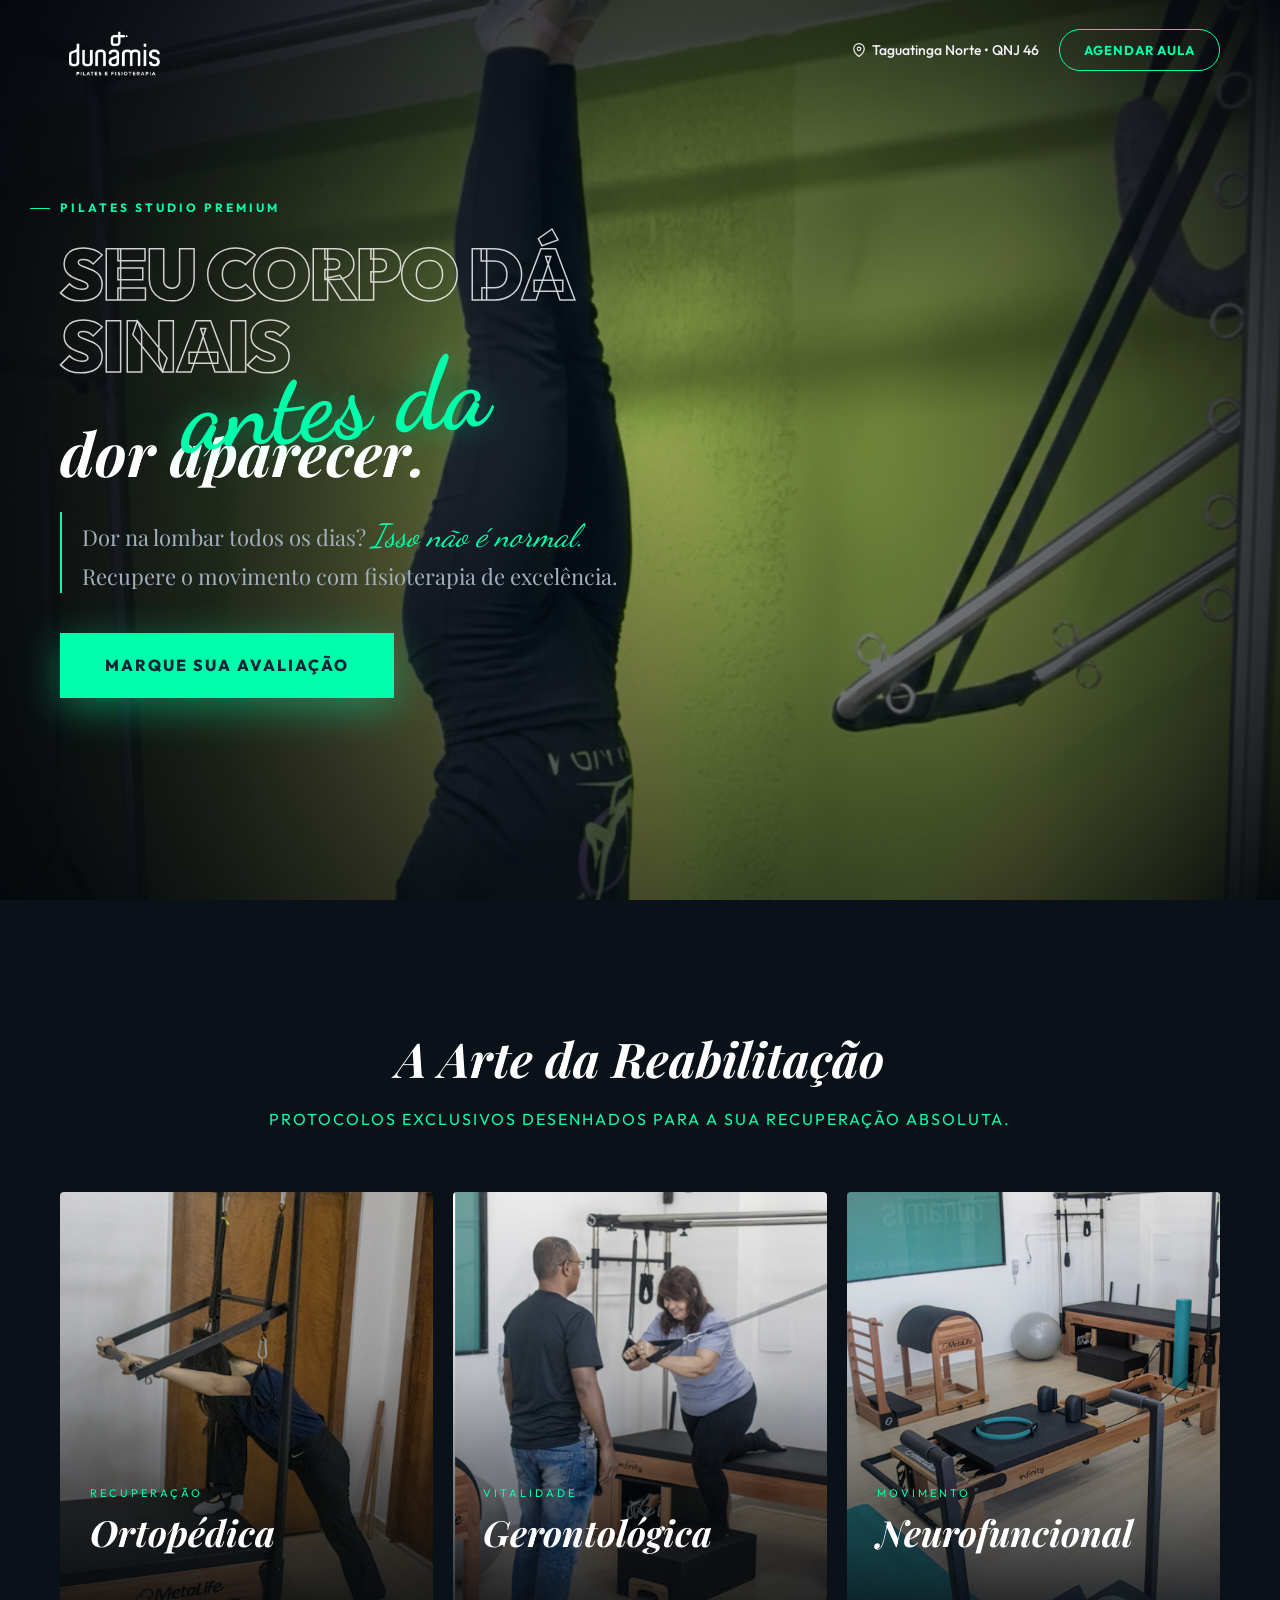
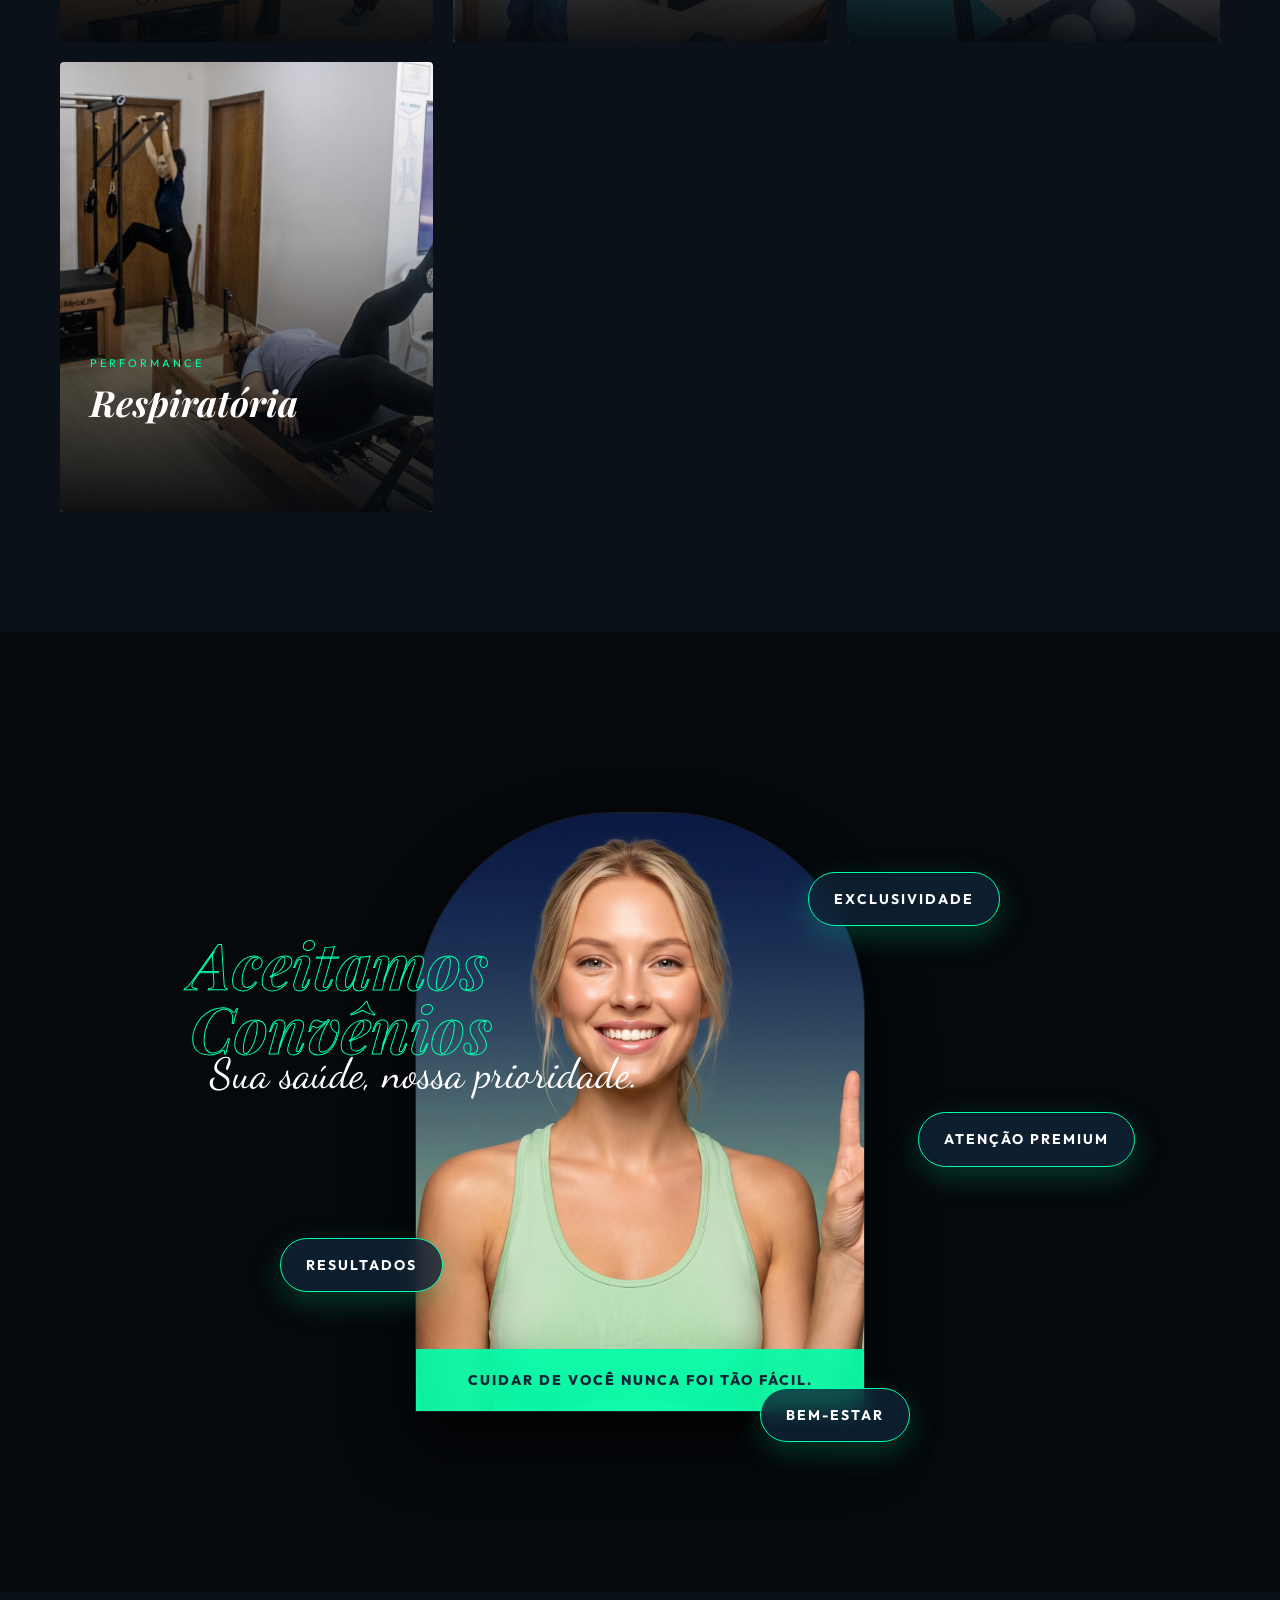
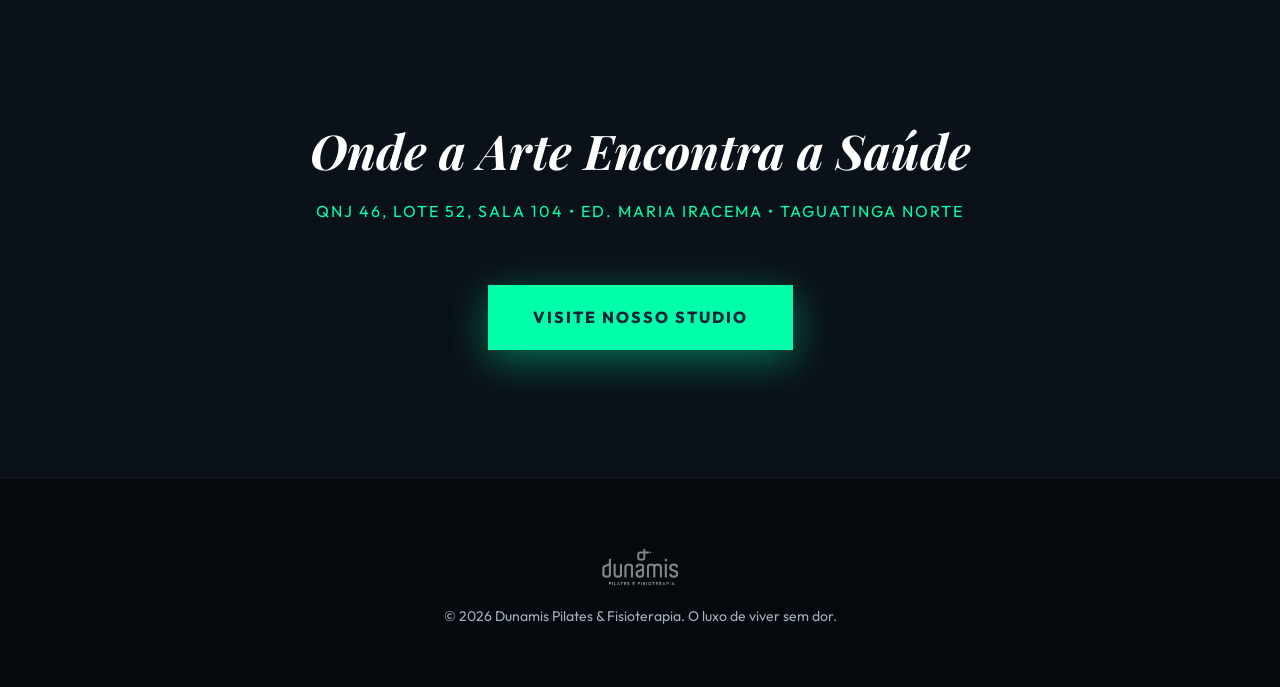
==== commit 884f6197: "Correções de layout mobile e adição das novas imagens de grid" ====
--- a/index.html
+++ b/index.html
@@ -77,7 +77,7 @@
       
       <!-- Especialidade 1 -->
       <div class="art-card">
-        <img src="assets/img/physio_hands.jpg" alt="Ortopédica" class="art-card-img">
+        <img src="assets/img/img1.png" alt="Ortopédica" class="art-card-img">
         <div class="art-card-overlay">
           <div class="art-card-content">
             <span class="art-card-tag">Recuperação</span>
@@ -89,7 +89,7 @@
 
       <!-- Especialidade 2 -->
       <div class="art-card">
-        <img src="assets/img/physio_elderly.jpg" alt="Gerontológica" class="art-card-img">
+        <img src="assets/img/img2.png" alt="Gerontológica" class="art-card-img">
         <div class="art-card-overlay">
           <div class="art-card-content">
             <span class="art-card-tag">Vitalidade</span>
@@ -101,7 +101,7 @@
 
       <!-- Especialidade 3 -->
       <div class="art-card">
-        <img src="assets/img/photo_2.jpg" alt="Neurofuncional" class="art-card-img">
+        <img src="assets/img/img3.png" alt="Neurofuncional" class="art-card-img">
         <div class="art-card-overlay">
           <div class="art-card-content">
             <span class="art-card-tag">Movimento</span>
@@ -113,7 +113,7 @@
 
       <!-- Especialidade 4 -->
       <div class="art-card">
-        <img src="assets/img/photo_3.jpg" alt="Respiratória" class="art-card-img">
+        <img src="assets/img/img4.jpg" alt="Respiratória" class="art-card-img">
         <div class="art-card-overlay">
           <div class="art-card-content">
             <span class="art-card-tag">Performance</span>
--- a/style.css
+++ b/style.css
@@ -426,3 +426,23 @@
   color: var(--text-sub);
   font-size: 14px;
 }
+
+@media (max-width: 768px) {
+  .header-location { display: none; }
+  .logo-brand-img { height: 35px; }
+  .header-right { gap: 8px; }
+  .btn-whatsapp-header { padding: 6px 12px; font-size: 10px; }
+  .header-container { padding: 0 15px; }
+
+  .hero-container { padding-top: 60px; }
+  
+  .title-line-1 { font-size: 38px; line-height: 1.1; -webkit-text-stroke: 1px rgba(255, 255, 255, 0.8); }
+  .title-line-2 { font-size: 50px; margin-top: -15px; margin-left: 20px; text-shadow: 0 0 15px var(--primary-teal-glow); }
+  .title-line-3 { font-size: 30px; margin-top: -5px; }
+  
+  .hero-badge { margin-bottom: 20px; font-size: 9px; }
+  .hero-subtitle { font-size: 15px; margin-bottom: 20px; border-left: 2px solid var(--primary-teal); padding-left: 15px; }
+  .hero-subtitle em { font-size: 22px; }
+  
+  .art-card { height: 320px; }
+}
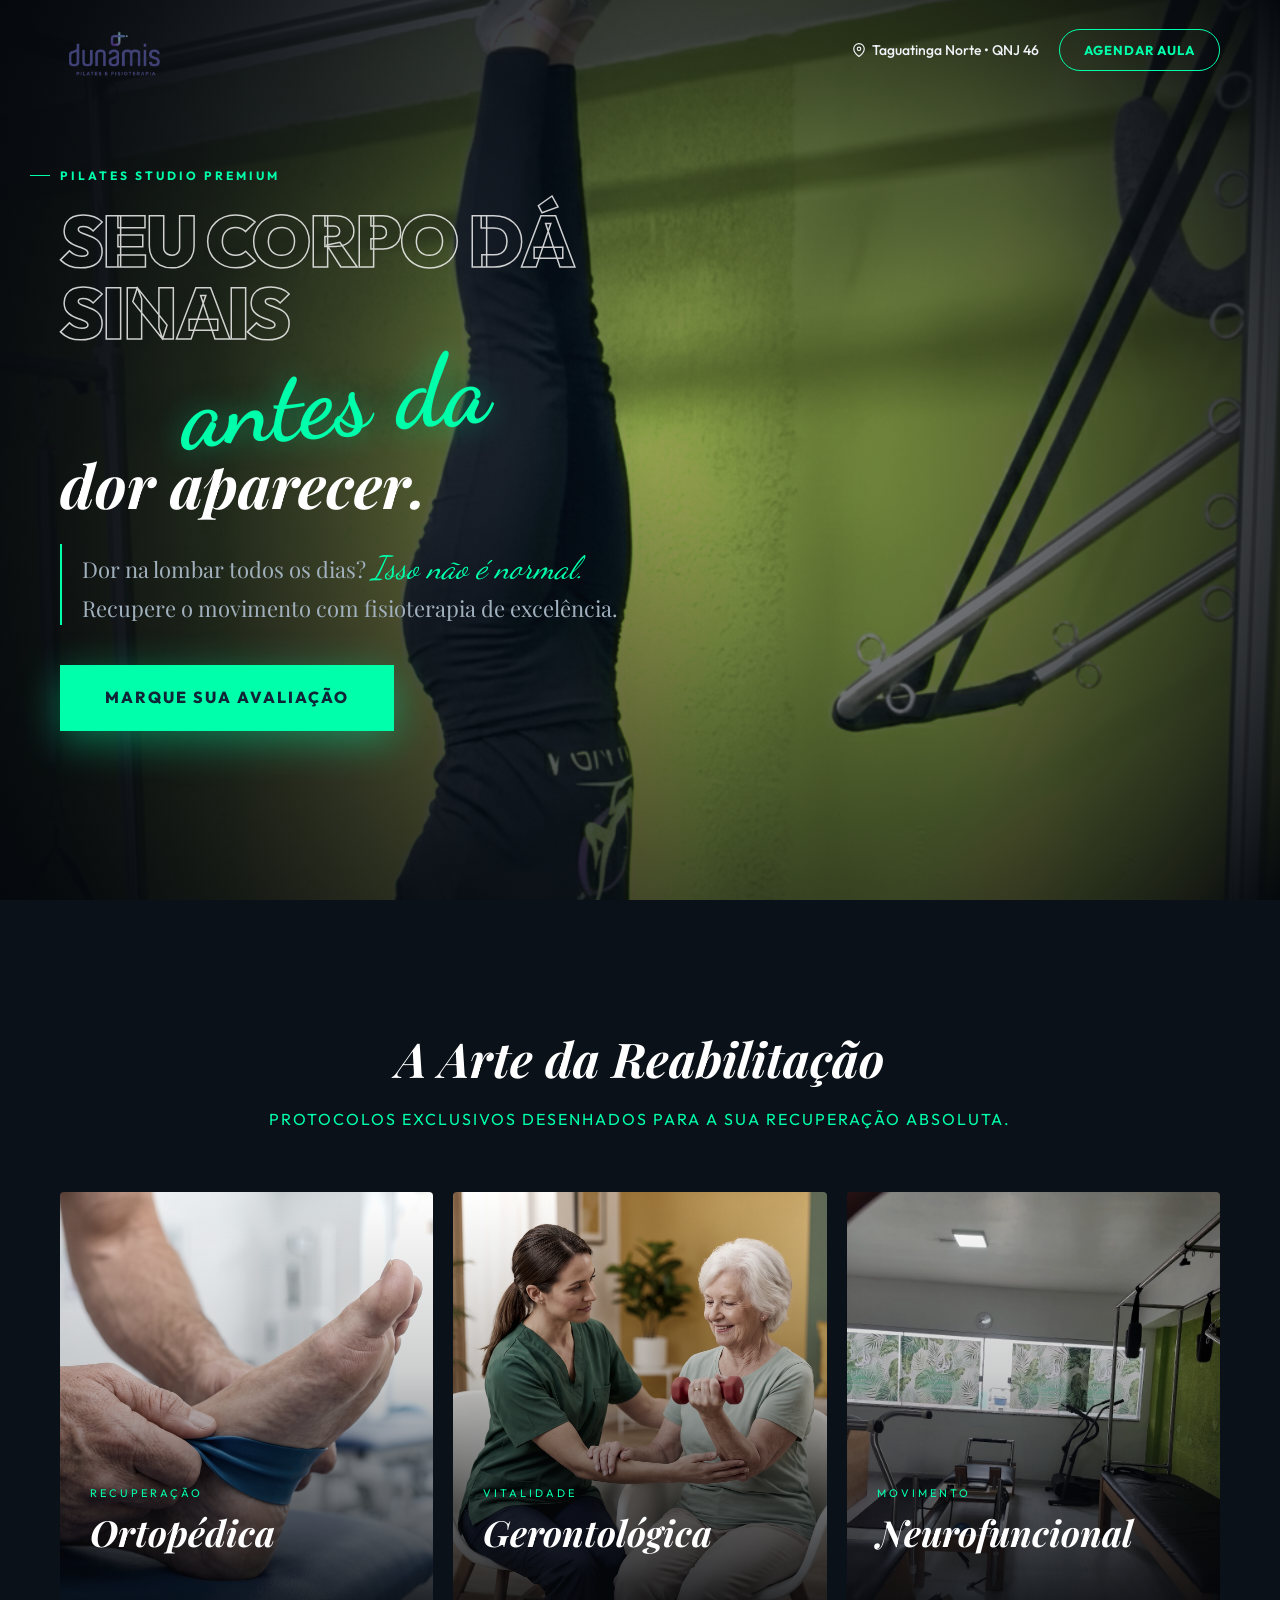
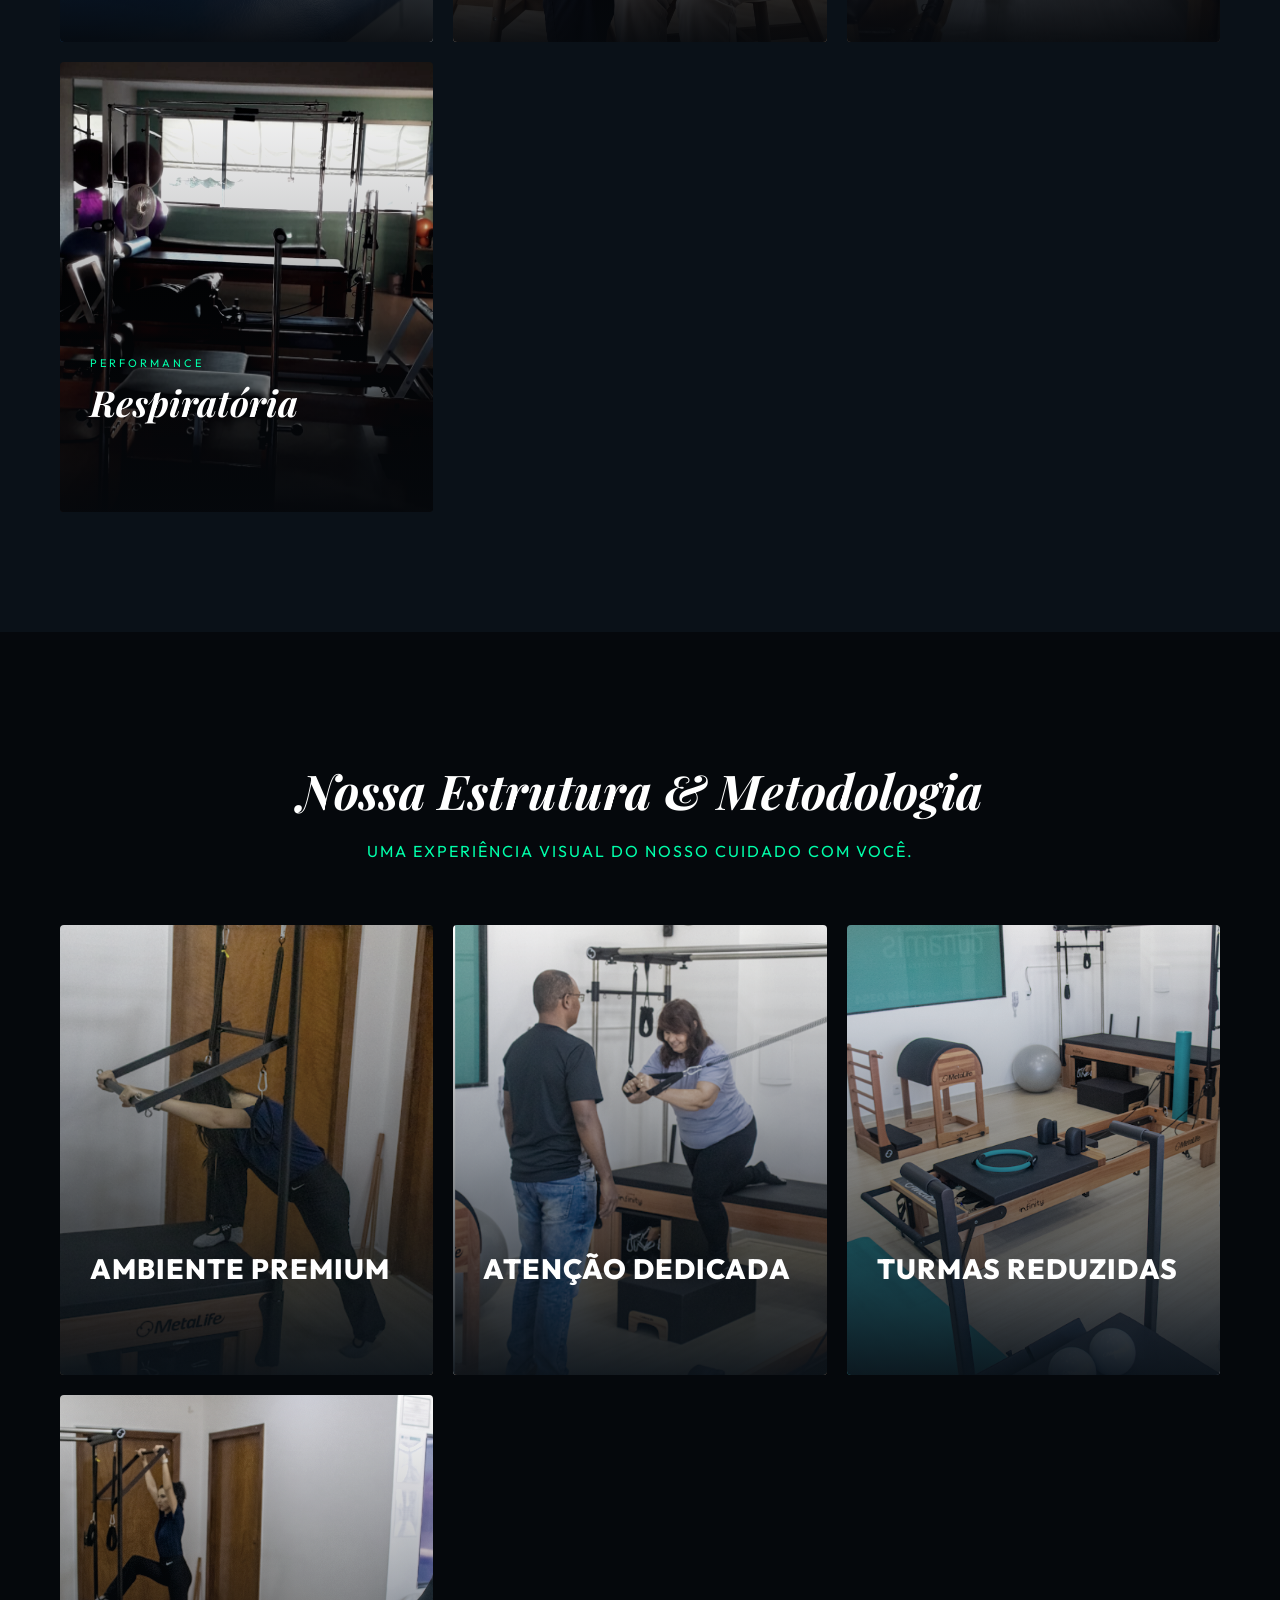
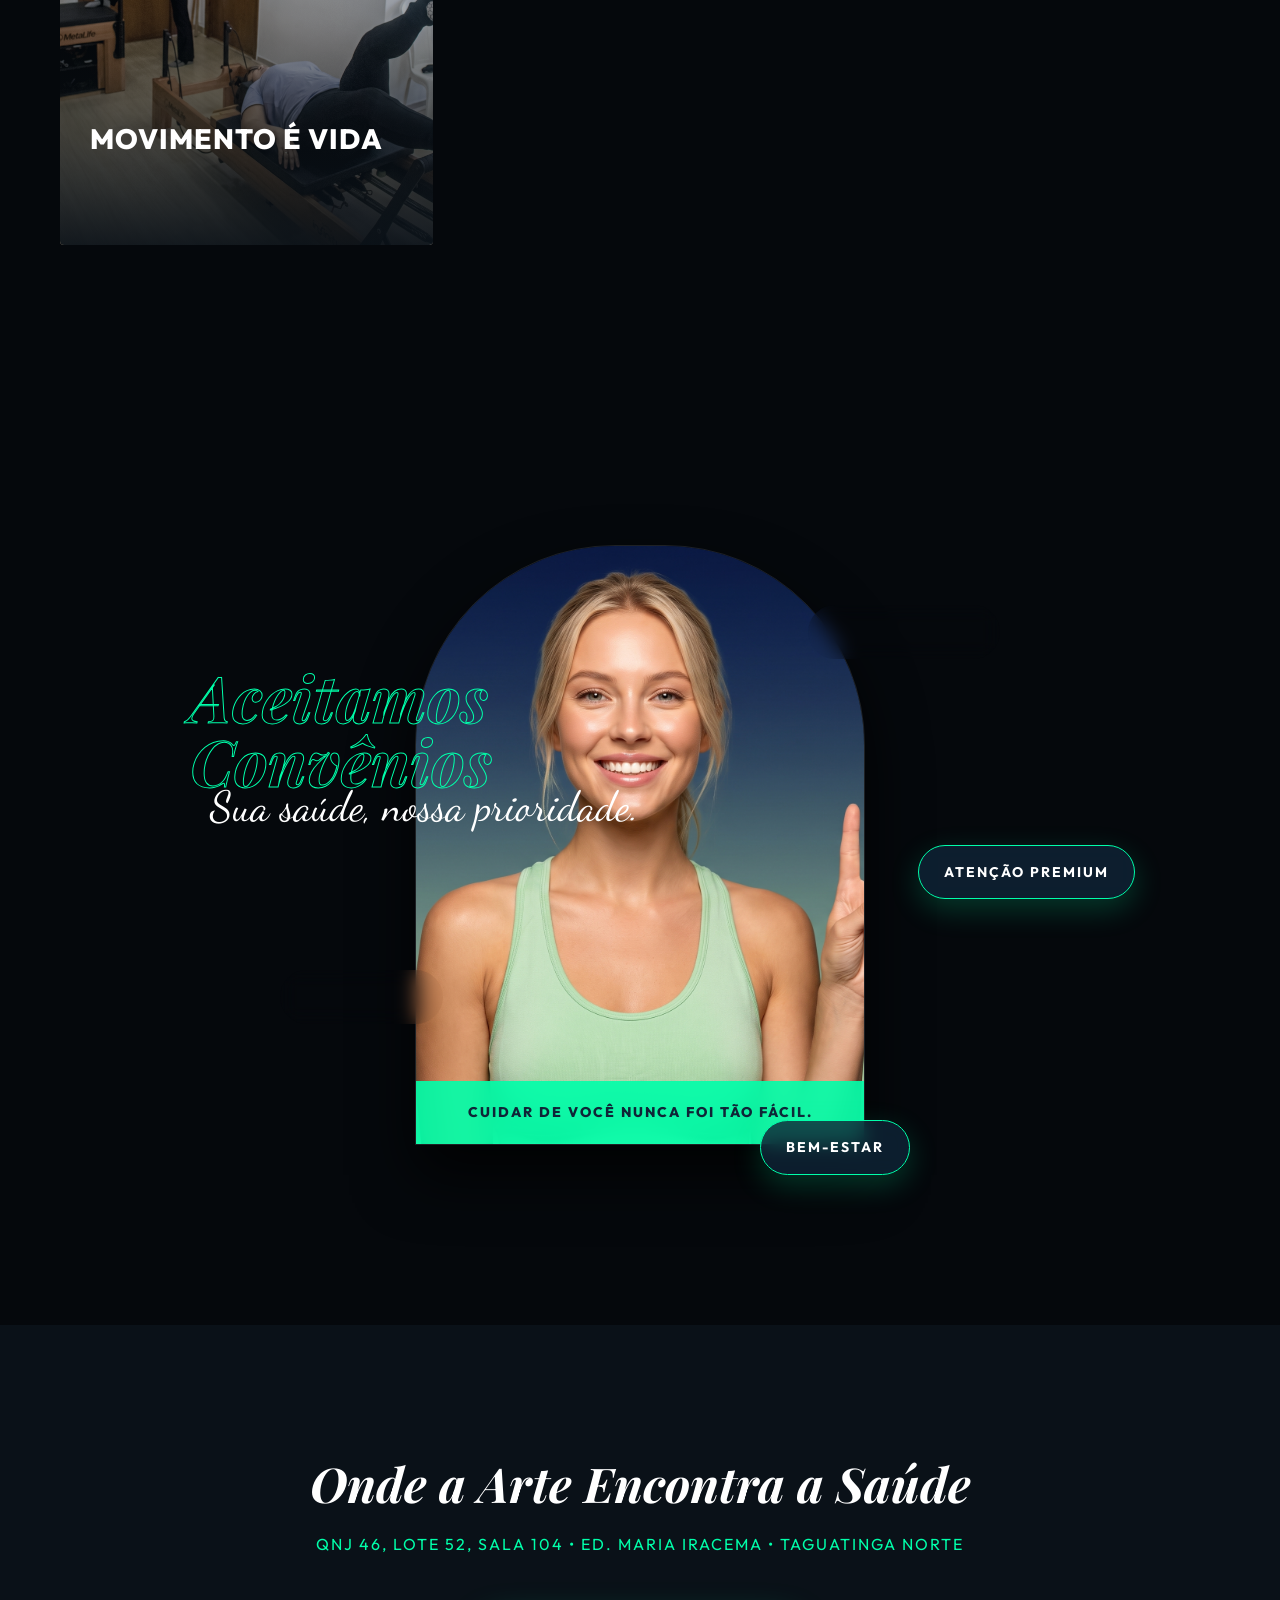
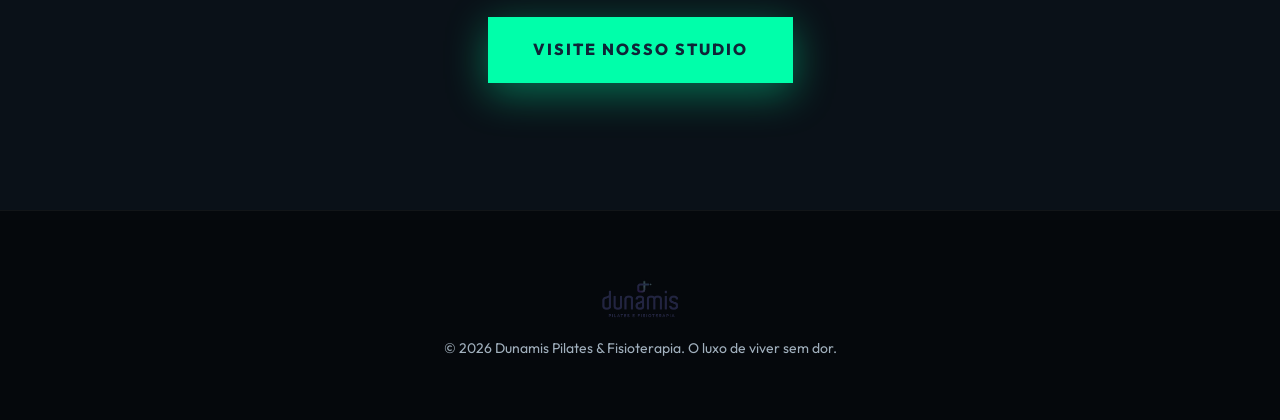
==== commit 1cd33fa7: "Correção de logo colorida, espaçamento do hero e inclusão do grid estilo Instagram" ====
--- a/index.html
+++ b/index.html
@@ -77,7 +77,7 @@
       
       <!-- Especialidade 1 -->
       <div class="art-card">
-        <img src="assets/img/img1.png" alt="Ortopédica" class="art-card-img">
+        <img src="assets/img/physio_hands.jpg" alt="Ortopédica" class="art-card-img">
         <div class="art-card-overlay">
           <div class="art-card-content">
             <span class="art-card-tag">Recuperação</span>
@@ -89,7 +89,7 @@
 
       <!-- Especialidade 2 -->
       <div class="art-card">
-        <img src="assets/img/img2.png" alt="Gerontológica" class="art-card-img">
+        <img src="assets/img/physio_elderly.jpg" alt="Gerontológica" class="art-card-img">
         <div class="art-card-overlay">
           <div class="art-card-content">
             <span class="art-card-tag">Vitalidade</span>
@@ -101,7 +101,7 @@
 
       <!-- Especialidade 3 -->
       <div class="art-card">
-        <img src="assets/img/img3.png" alt="Neurofuncional" class="art-card-img">
+        <img src="assets/img/photo_2.jpg" alt="Neurofuncional" class="art-card-img">
         <div class="art-card-overlay">
           <div class="art-card-content">
             <span class="art-card-tag">Movimento</span>
@@ -113,7 +113,7 @@
 
       <!-- Especialidade 4 -->
       <div class="art-card">
-        <img src="assets/img/img4.jpg" alt="Respiratória" class="art-card-img">
+        <img src="assets/img/photo_3.jpg" alt="Respiratória" class="art-card-img">
         <div class="art-card-overlay">
           <div class="art-card-content">
             <span class="art-card-tag">Performance</span>
@@ -123,6 +123,56 @@
         </div>
       </div>
 
+    </div>
+  </div>
+</section>
+
+
+<!-- INSTAGRAM STYLE POSTS SECTION -->
+<section id="metodologia" class="section-padding bg-darker">
+  <div class="container">
+    <div class="section-header text-center">
+      <h2 class="section-title">Nossa Estrutura & Metodologia</h2>
+      <p class="section-sub">Uma experiência visual do nosso cuidado com você.</p>
+    </div>
+
+    <div class="art-grid">
+      <div class="art-card insta-card">
+        <img src="assets/img/img1.png" alt="Dunamis Pilates Post" class="art-card-img">
+        <div class="art-card-overlay">
+          <div class="art-card-content">
+            <h3 class="art-card-title">Ambiente Premium</h3>
+            <p class="art-card-desc">Equipamentos modernos em um espaço pensado para sua evolução.</p>
+          </div>
+        </div>
+      </div>
+      <div class="art-card insta-card">
+        <img src="assets/img/img2.png" alt="Dunamis Pilates Post" class="art-card-img">
+        <div class="art-card-overlay">
+          <div class="art-card-content">
+            <h3 class="art-card-title">Atenção Dedicada</h3>
+            <p class="art-card-desc">Fisioterapeutas 100% focados na sua biomecânica e conforto.</p>
+          </div>
+        </div>
+      </div>
+      <div class="art-card insta-card">
+        <img src="assets/img/img3.png" alt="Dunamis Pilates Post" class="art-card-img">
+        <div class="art-card-overlay">
+          <div class="art-card-content">
+            <h3 class="art-card-title">Turmas Reduzidas</h3>
+            <p class="art-card-desc">Acompanhamento individualizado para resultados mais rápidos.</p>
+          </div>
+        </div>
+      </div>
+      <div class="art-card insta-card">
+        <img src="assets/img/img4.jpg" alt="Dunamis Pilates Post" class="art-card-img">
+        <div class="art-card-overlay">
+          <div class="art-card-content">
+            <h3 class="art-card-title">Movimento é Vida</h3>
+            <p class="art-card-desc">Liberdade e força para você curtir cada momento sem limitações.</p>
+          </div>
+        </div>
+      </div>
     </div>
   </div>
 </section>
--- a/style.css
+++ b/style.css
@@ -60,7 +60,7 @@
 }
 .logo-brand-img {
   height: 60px;
-  filter: brightness(0) invert(1);
+  /* filter removed to keep original colors */
 }
 .header-right { display: flex; align-items: center; gap: 20px; }
 .header-location { color: var(--text-main); font-size: 14px; font-weight: 500; display: flex; align-items: center; gap: 6px;}
@@ -173,8 +173,8 @@
 
 @media (min-width: 1200px) {
   .title-line-1 { font-size: 72px; }
-  .title-line-2 { font-size: 100px; margin-top: -40px; margin-left: 120px; }
-  .title-line-3 { font-size: 60px; margin-top: -20px; }
+  .title-line-2 { font-size: 100px; margin-top: -10px; margin-left: 120px; }
+  .title-line-3 { font-size: 60px; margin-top: 15px; }
 }
 
 .hero-subtitle {
@@ -419,7 +419,7 @@
 }
 .footer-logo {
   height: 50px;
-  filter: brightness(0) invert(1);
+  /* filter removed to keep original colors */
   opacity: 0.5;
 }
 .site-footer p {
@@ -437,8 +437,8 @@
   .hero-container { padding-top: 60px; }
   
   .title-line-1 { font-size: 38px; line-height: 1.1; -webkit-text-stroke: 1px rgba(255, 255, 255, 0.8); }
-  .title-line-2 { font-size: 50px; margin-top: -15px; margin-left: 20px; text-shadow: 0 0 15px var(--primary-teal-glow); }
-  .title-line-3 { font-size: 30px; margin-top: -5px; }
+  .title-line-2 { font-size: 50px; margin-top: 0px; margin-left: 20px; text-shadow: 0 0 15px var(--primary-teal-glow); }
+  .title-line-3 { font-size: 30px; margin-top: 15px; }
   
   .hero-badge { margin-bottom: 20px; font-size: 9px; }
   .hero-subtitle { font-size: 15px; margin-bottom: 20px; border-left: 2px solid var(--primary-teal); padding-left: 15px; }
@@ -446,3 +446,15 @@
   
   .art-card { height: 320px; }
 }
+
+.insta-card .art-card-overlay {
+    background: linear-gradient(to top, rgba(10, 17, 24, 0.95) 0%, rgba(10, 17, 24, 0.4) 50%, rgba(0,0,0,0) 100%);
+}
+.insta-card .art-card-title {
+    font-size: 28px;
+    font-family: var(--font-sans);
+    font-weight: 800;
+    font-style: normal;
+    text-transform: uppercase;
+    letter-spacing: 1px;
+}
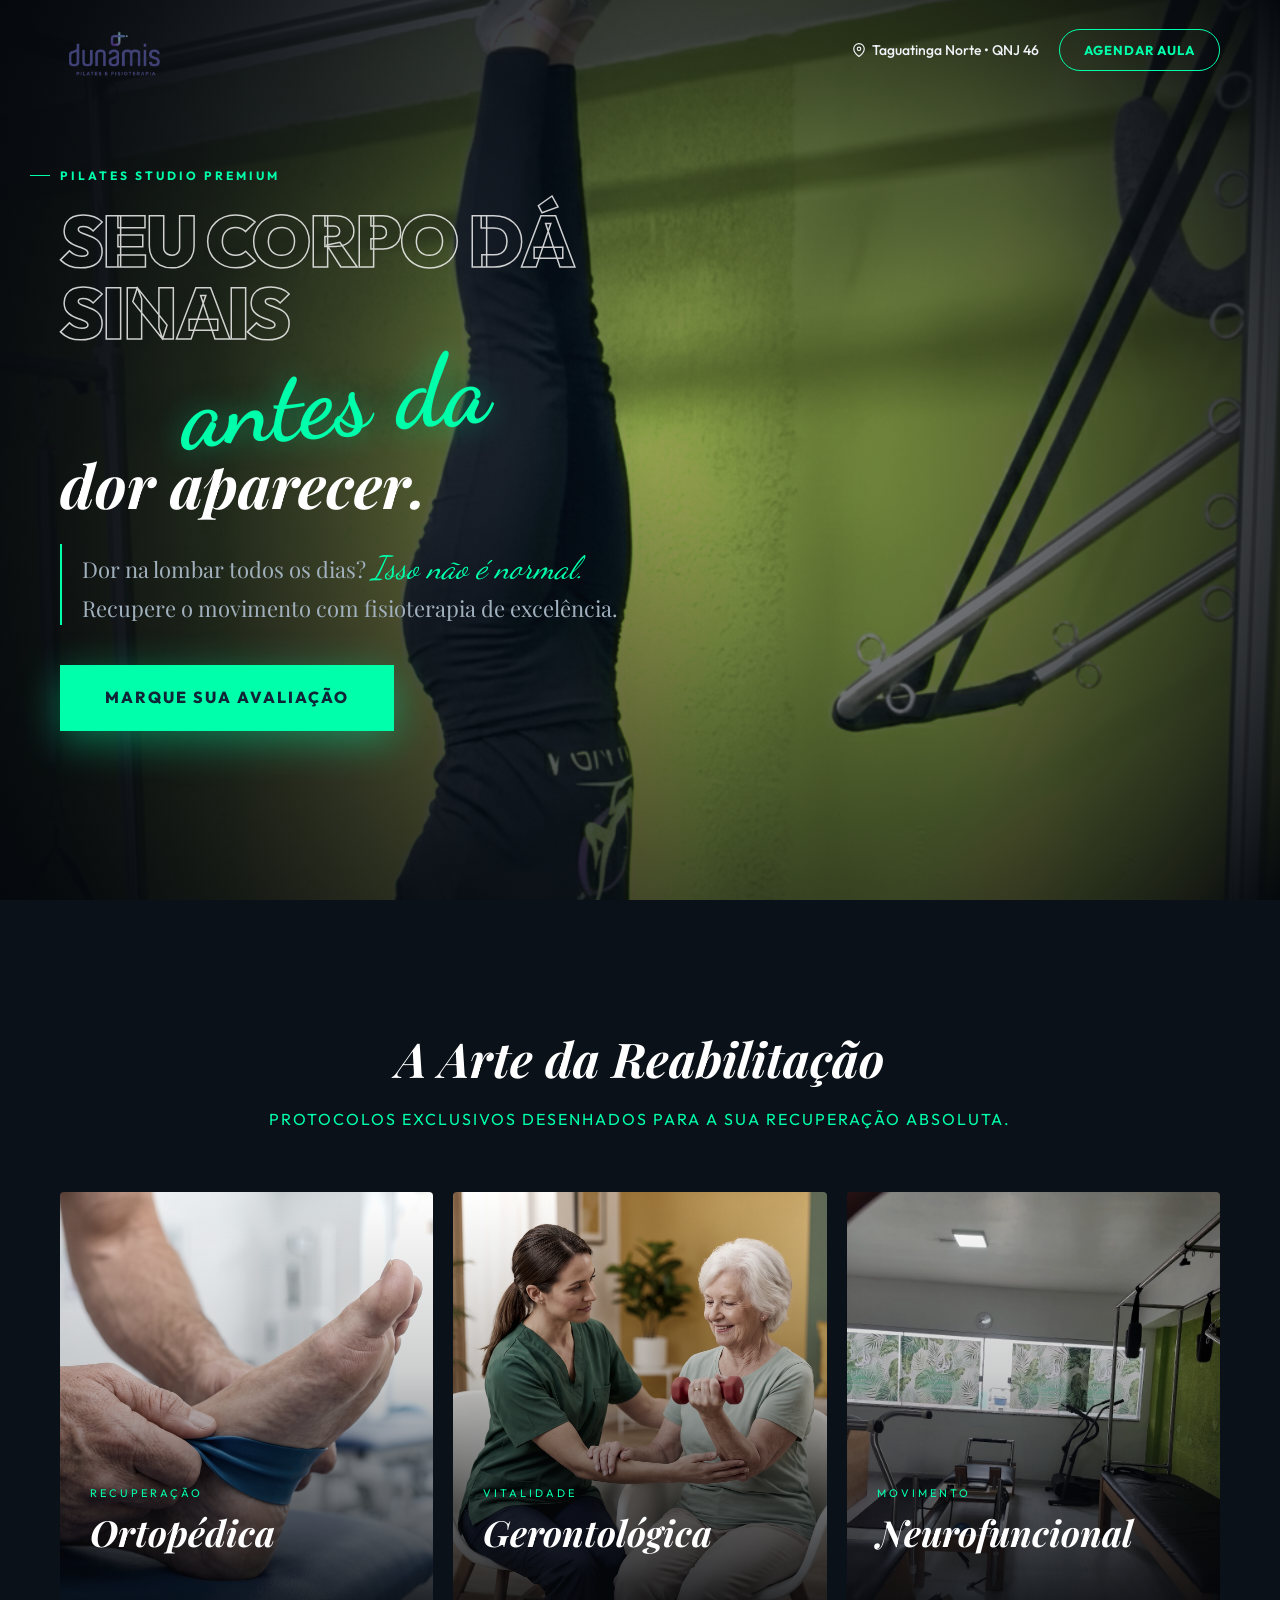
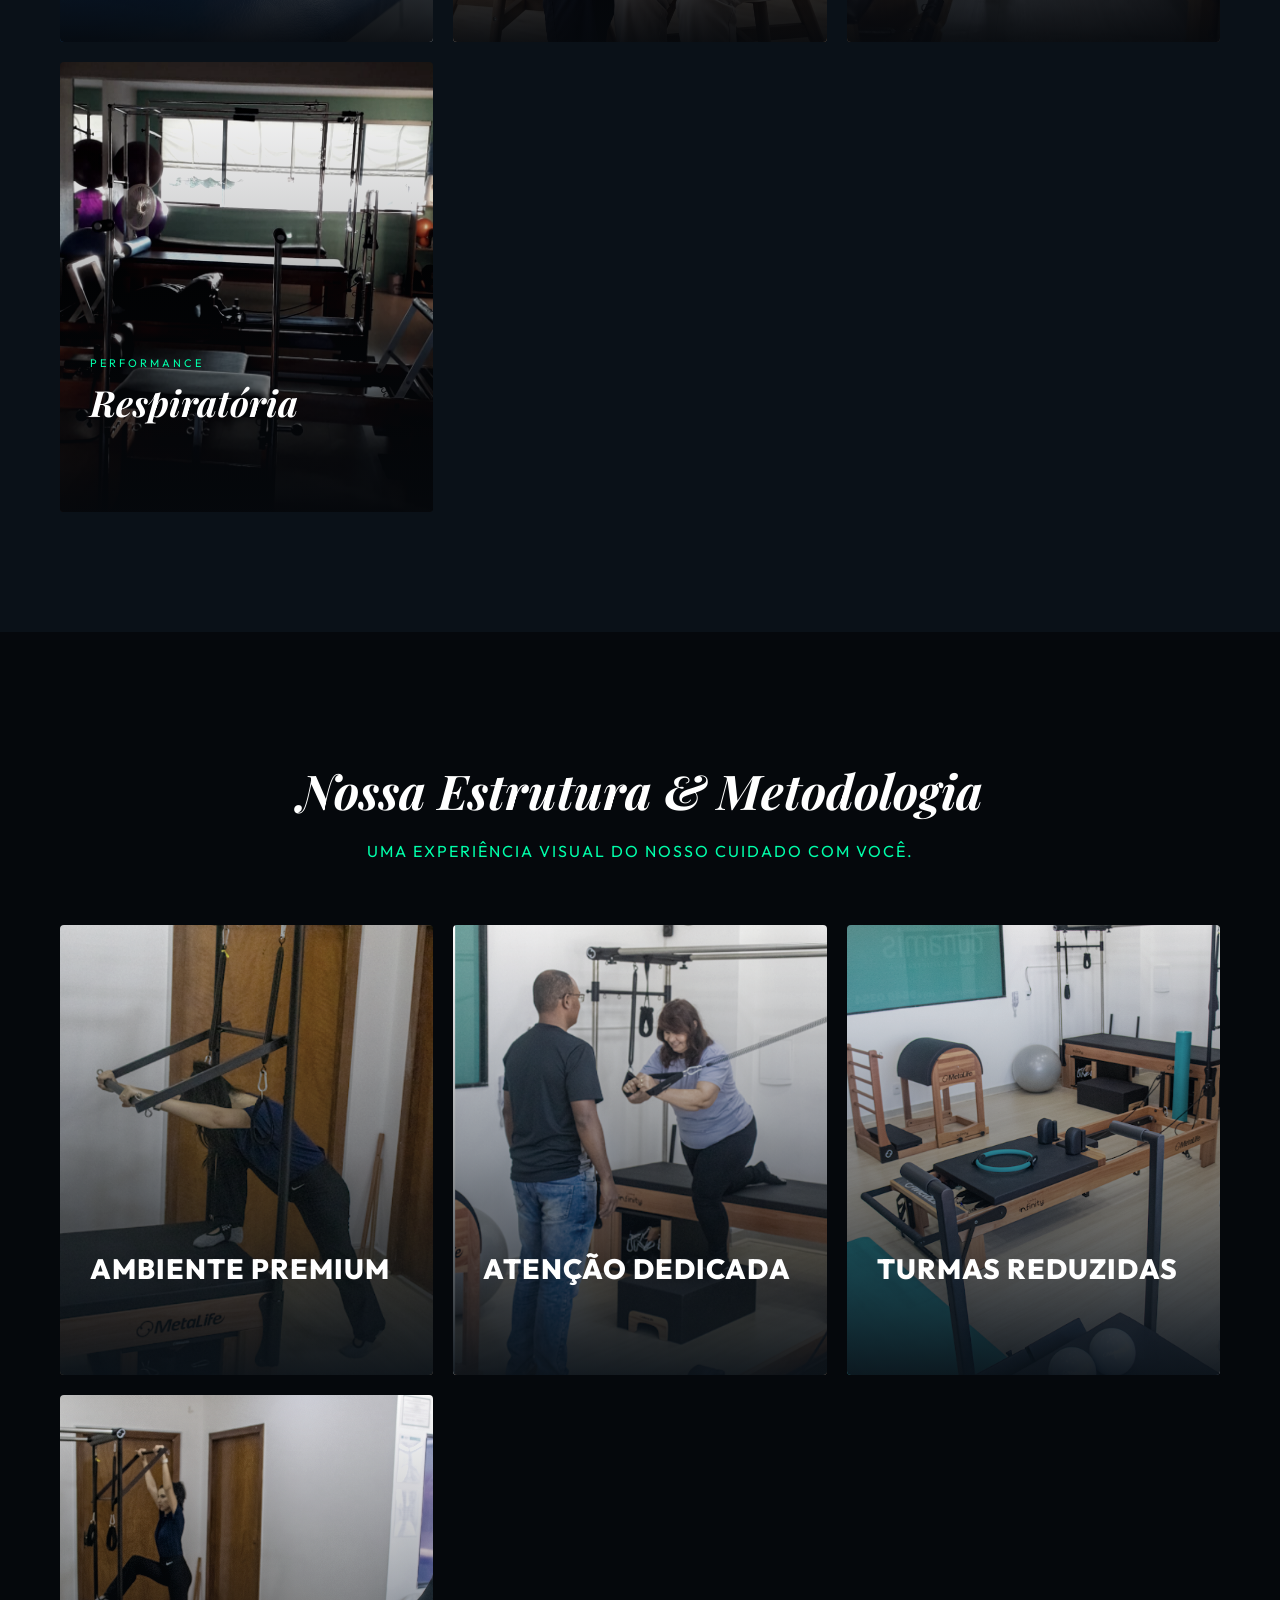
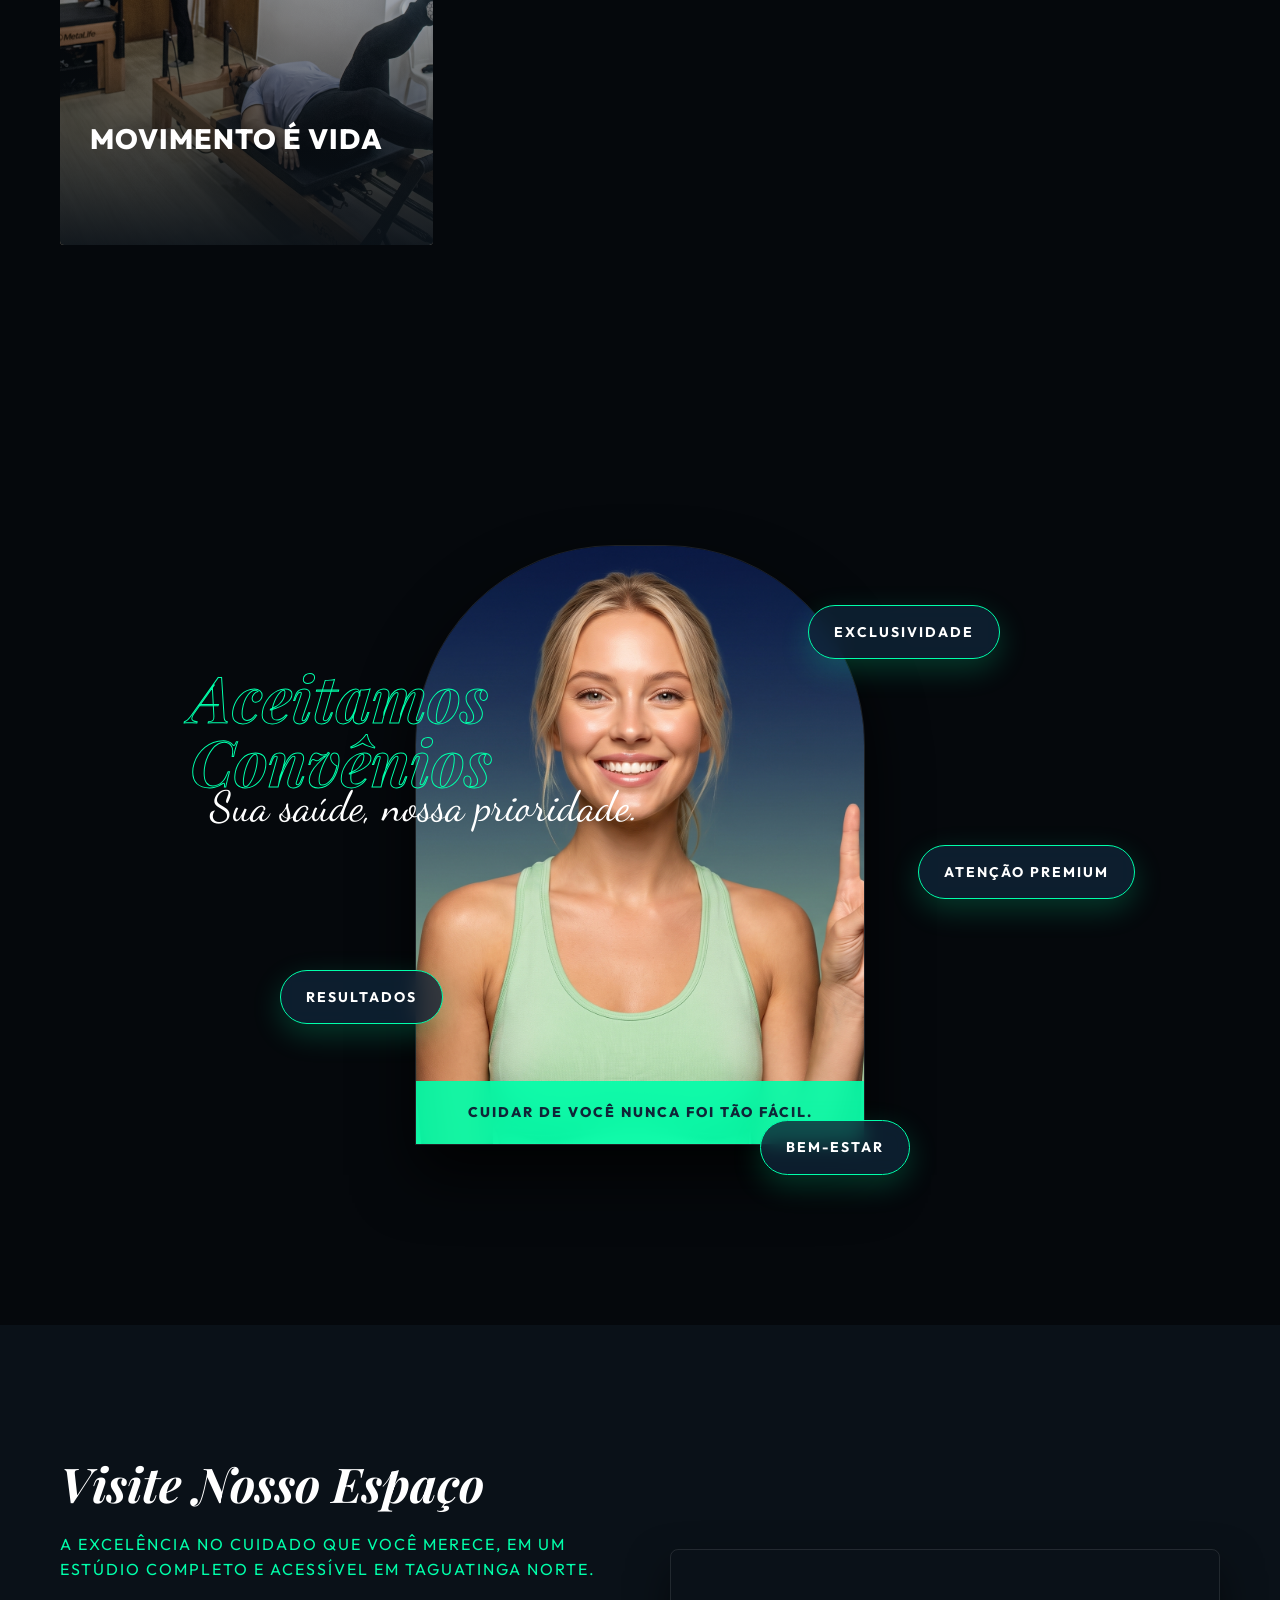
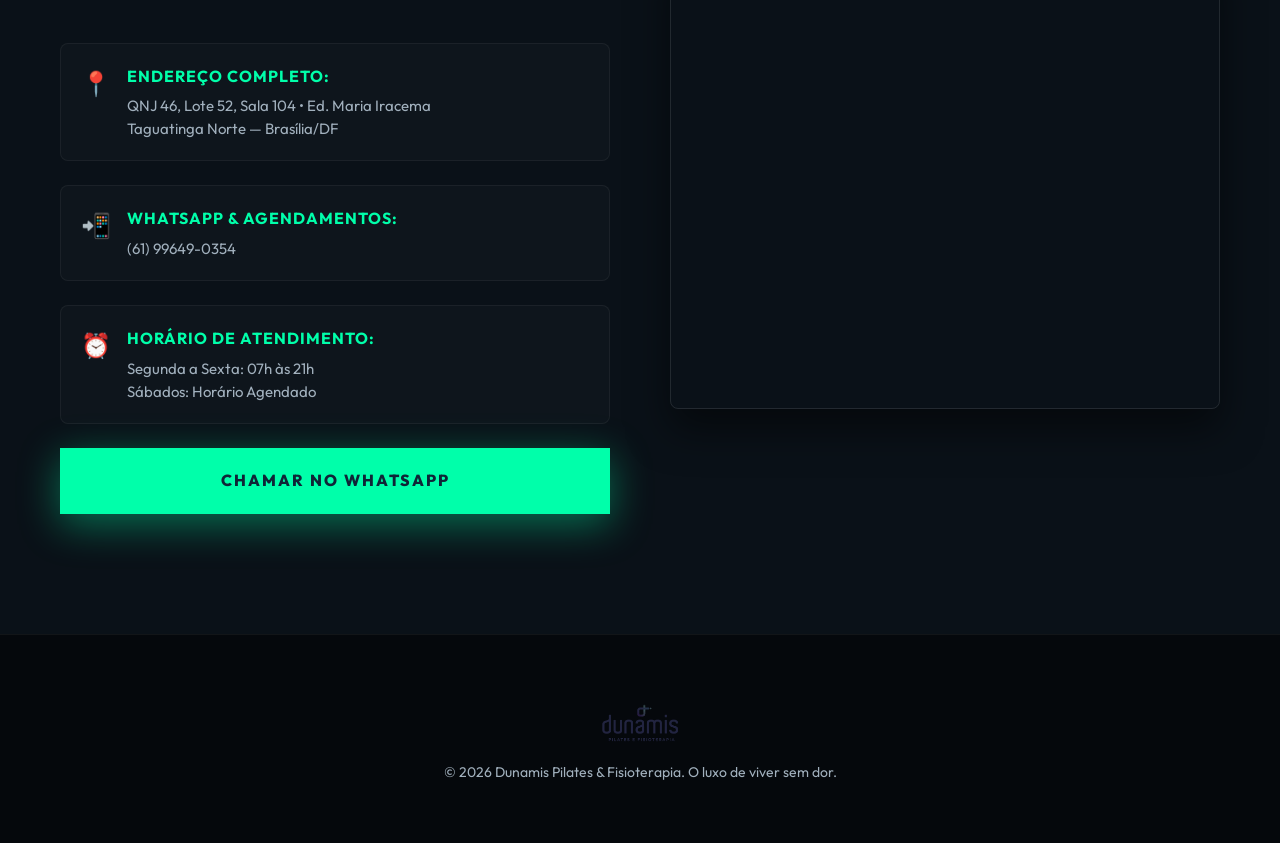
==== commit 220aa0b4: "Restaurar e estilizar bloco de localização com mapa e horários" ====
--- a/index.html
+++ b/index.html
@@ -231,12 +231,45 @@
 
 <!-- LOCATION -->
 <section class="section-padding bg-dark">
-  <div class="container text-center">
-    <h2 class="section-title">Onde a Arte Encontra a Saúde</h2>
-    <p class="section-sub mb-4">QNJ 46, Lote 52, Sala 104 • Ed. Maria Iracema • Taguatinga Norte</p>
-    <a href="https://wa.me/5561996490354" class="btn btn-primary-lux" target="_blank">
-      Visite Nosso Studio
-    </a>
+  <div class="container">
+    <div class="location-wrapper">
+      <div class="location-info">
+        <h2 class="section-title text-left">Visite Nosso Espaço</h2>
+        <p class="section-sub text-left mb-4">A excelência no cuidado que você merece, em um estúdio completo e acessível em Taguatinga Norte.</p>
+        
+        <div class="info-box">
+          <div class="info-icon">📍</div>
+          <div>
+            <strong>Endereço Completo:</strong>
+            <p>QNJ 46, Lote 52, Sala 104 • Ed. Maria Iracema<br>Taguatinga Norte — Brasília/DF</p>
+          </div>
+        </div>
+
+        <div class="info-box">
+          <div class="info-icon">📲</div>
+          <div>
+            <strong>WhatsApp & Agendamentos:</strong>
+            <p>(61) 99649-0354</p>
+          </div>
+        </div>
+
+        <div class="info-box">
+          <div class="info-icon">⏰</div>
+          <div>
+            <strong>Horário de Atendimento:</strong>
+            <p>Segunda a Sexta: 07h às 21h<br>Sábados: Horário Agendado</p>
+          </div>
+        </div>
+
+        <a href="https://wa.me/5561996490354?text=Ol%C3%A1!%20Quero%20agendar%20um%20hor%C3%A1rio%20na%20Dunamis." class="btn btn-primary-lux w-100 text-center mt-3" target="_blank">
+          Chamar no WhatsApp
+        </a>
+      </div>
+
+      <div class="location-map">
+        <iframe src="https://www.google.com/maps/embed?pb=!1m18!1m12!1m3!1d3838.487823485078!2d-48.08412!3d-15.80492!2m3!1f0!2f0!3f0!3m2!1i1024!2i768!4f13.1!3m3!1m2!1s0x935a331df2501659%3A0xb36712bcbe4efeb2!2sQNJ%2046%20-%20Taguatinga%2C%20Bras%C3%ADlia%20-%20DF!5e0!3m2!1spt-BR!2sbr!4v1700000000000!5m2!1spt-BR!2sbr" width="100%" height="450" style="border:0; border-radius: 8px; filter: grayscale(0.8) contrast(1.2);" allowfullscreen="" loading="lazy" referrerpolicy="no-referrer-when-downgrade"></iframe>
+      </div>
+    </div>
   </div>
 </section>
 
--- a/style.css
+++ b/style.css
@@ -458,3 +458,59 @@
     text-transform: uppercase;
     letter-spacing: 1px;
 }
+
+/* LOCATION SECTION */
+.text-left { text-align: left; }
+.location-wrapper {
+  display: grid;
+  grid-template-columns: 1fr 1fr;
+  gap: 60px;
+  align-items: center;
+}
+
+.info-box {
+  display: flex;
+  align-items: flex-start;
+  gap: 16px;
+  margin-bottom: 24px;
+  background: rgba(255, 255, 255, 0.02);
+  padding: 20px;
+  border: 1px solid rgba(255, 255, 255, 0.05);
+  border-radius: 8px;
+}
+
+.info-icon {
+  font-size: 24px;
+}
+
+.info-box strong {
+  display: block;
+  font-family: var(--font-sans);
+  font-size: 16px;
+  color: var(--primary-teal);
+  margin-bottom: 6px;
+  text-transform: uppercase;
+  letter-spacing: 1px;
+}
+
+.info-box p {
+  color: var(--text-sub);
+  font-size: 15px;
+  line-height: 1.5;
+}
+
+.location-map {
+  border-radius: 8px;
+  overflow: hidden;
+  box-shadow: 0 20px 40px rgba(0, 0, 0, 0.5);
+  border: 1px solid rgba(255, 255, 255, 0.1);
+}
+
+.w-100 { width: 100%; display: block; }
+
+@media (max-width: 992px) {
+  .location-wrapper {
+    grid-template-columns: 1fr;
+    gap: 40px;
+  }
+}
